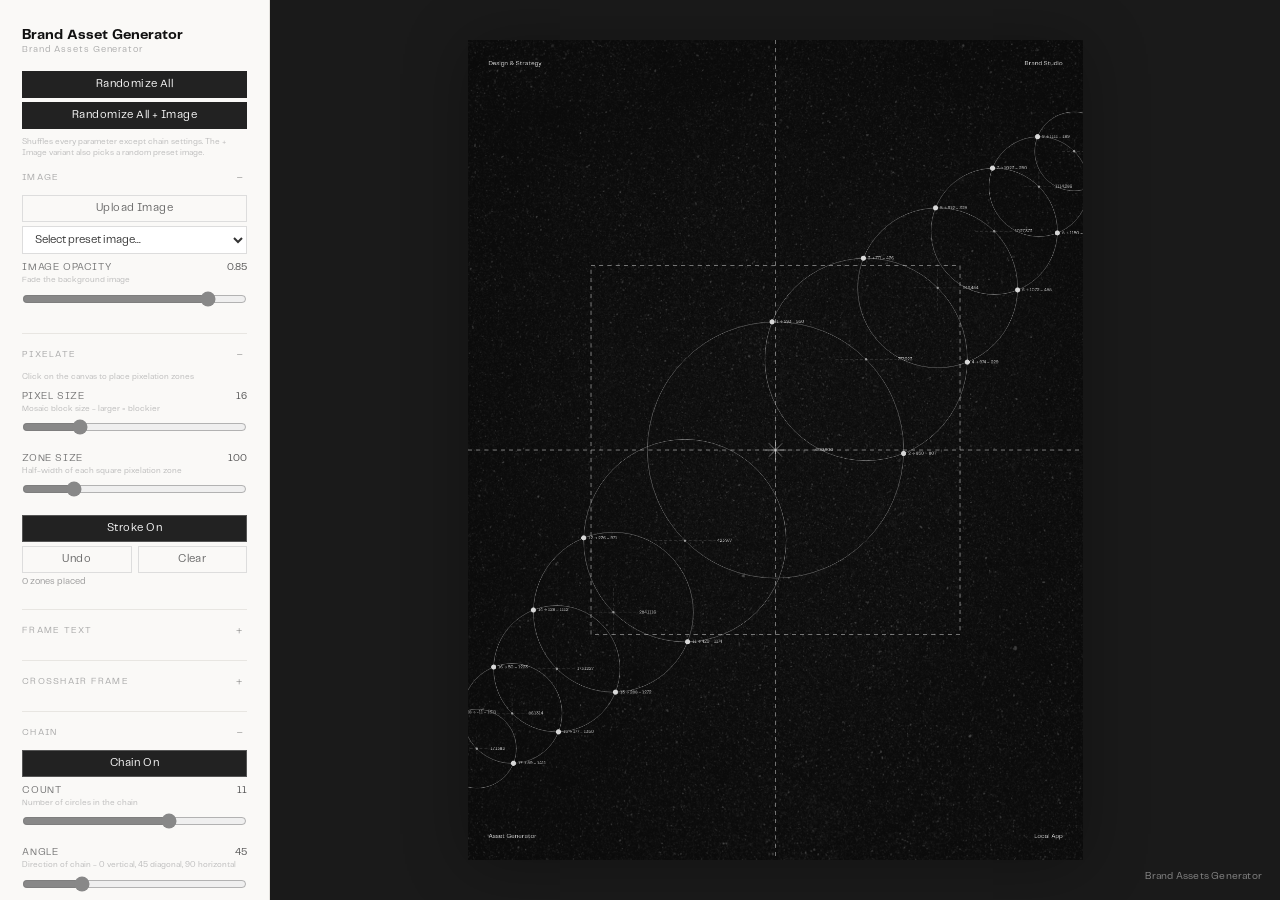
==== index.html @ ce76216b "Initial commit of local Brand Studio application" ====
<!doctype html>
<!-- saved from url=(0039)https://brand-generator.stoyanov.works/ -->
<html lang="en">
  <plasmo-csui
    ><template shadowrootmode="open"
      ><div
        id="plasmo-shadow-container"
        style="z-index: 2147483647; position: relative"
      >
        <div
          id="plasmo-overlay-0"
          class="plasmo-csui-container"
          style="display: flex; position: absolute; top: 0px; left: 0px"
        ></div></div></template></plasmo-csui
  ><head>
    <meta http-equiv="Content-Type" content="text/html; charset=UTF-8" />

    <meta name="viewport" content="width=device-width, initial-scale=1.0" />

    <link
      rel="icon"
      type="image/png"
      href="https://brand-generator.stoyanov.works/favicon-light.png"
      media="(prefers-color-scheme: light)"
    />
    <link
      rel="icon"
      type="image/png"
      href="https://brand-generator.stoyanov.works/favicon-dark.png"
      media="(prefers-color-scheme: dark)"
    />
    <link
      rel="apple-touch-icon"
      href="https://brand-generator.stoyanov.works/favicon-light.png"
    />

    <title>Brand Assets Generator</title>
    <meta
      name="description"
      content="Tool for generating composed brand asset imagery — circle-mapping experiments, drawing studio, geo-generator, and hero compositions."
    />

    <meta property="og:type" content="website" />
    <meta property="og:url" content="https://brand-generator.stoyanov.works" />
    <meta property="og:title" content="Brand Assets Generator" />
    <meta
      property="og:description"
      content="Tool for generating composed brand asset imagery — circle-mapping experiments, drawing studio, geo-generator, and hero compositions."
    />
    <meta
      property="og:image"
      content="https://brand-generator.stoyanov.works/opengraph-image.png"
    />
    <meta property="og:image:width" content="1200" />
    <meta property="og:image:height" content="630" />

    <meta name="twitter:card" content="summary_large_image" />
    <meta name="twitter:url" content="https://brand-generator.stoyanov.works" />
    <meta name="twitter:title" content="Brand Assets Generator" />
    <meta
      name="twitter:description"
      content="Tool for generating composed brand asset imagery — circle-mapping experiments, drawing studio, geo-generator, and hero compositions."
    />
    <meta
      name="twitter:image"
      content="https://brand-generator.stoyanov.works/opengraph-image.png"
    />
    <script type="module" crossorigin="" src="./index-DANlKtxT.js"></script>
    <link rel="stylesheet" crossorigin="" href="./index-C_kuxjCI.css" />
  </head>
  <body>
    <div id="root">
      <div style="position: relative">
        <div
          style="
            display: flex;
            height: 100vh;
            overflow: hidden;
            background: rgb(246, 245, 243);
            font-family: Telegraf, system-ui, sans-serif;
          "
        >
          <div
            style="
              width: 270px;
              padding: 28px 22px;
              border-right: 1px solid rgb(228, 226, 222);
              background: rgb(250, 249, 247);
              overflow-y: auto;
              flex-shrink: 0;
            "
          >
            <div
              style="
                font-size: 14px;
                font-weight: 600;
                margin-bottom: 2px;
                color: rgb(17, 17, 17);
              "
            >
              Brand Asset Generator
            </div>
            <div
              style="
                font-size: 9px;
                color: rgb(170, 170, 170);
                font-family: Telegraf, system-ui, sans-serif;
                letter-spacing: 0.1em;
                margin-bottom: 16px;
              "
            >
              Brand Assets Generator
            </div>
            <button
              style="
                padding: 7px 12px;
                font-size: 11px;
                font-family: Telegraf, system-ui, sans-serif;
                letter-spacing: 0.04em;
                border: 1.5px solid rgb(34, 34, 34);
                border-radius: 0px;
                background: rgb(34, 34, 34);
                color: rgb(255, 255, 255);
                cursor: pointer;
                transition: 0.15s;
                width: 100%;
                margin-bottom: 4px;
              "
            >
              Randomize All</button
            ><button
              style="
                padding: 7px 12px;
                font-size: 11px;
                font-family: Telegraf, system-ui, sans-serif;
                letter-spacing: 0.04em;
                border: 1.5px solid rgb(34, 34, 34);
                border-radius: 0px;
                background: rgb(34, 34, 34);
                color: rgb(255, 255, 255);
                cursor: pointer;
                transition: 0.15s;
                width: 100%;
                margin-bottom: 8px;
              "
            >
              Randomize All + Image
            </button>
            <div
              style="
                font-size: 8px;
                font-family: Telegraf, system-ui, sans-serif;
                color: rgb(187, 187, 187);
                margin-bottom: 12px;
                line-height: 1.4;
              "
            >
              Shuffles every parameter except chain settings. The + Image
              variant also picks a random preset image.
            </div>
            <div
              style="
                font-size: 9px;
                font-family: Telegraf, system-ui, sans-serif;
                text-transform: uppercase;
                letter-spacing: 0.14em;
                color: rgb(170, 170, 170);
                margin-bottom: 10px;
                margin-top: 0px;
                padding-top: 0px;
                border-top-width: medium;
                border-top-style: none;
                border-top-color: currentcolor;
                display: flex;
                justify-content: space-between;
                align-items: center;
                cursor: pointer;
                user-select: none;
              "
            >
              <span>Image</span
              ><span
                style="
                  font-size: 13px;
                  color: rgb(102, 102, 102);
                  font-weight: 300;
                  width: 14px;
                  text-align: center;
                "
                >−</span
              >
            </div>
            <label
              style="
                padding: 7px 12px;
                font-size: 11px;
                font-family: Telegraf, system-ui, sans-serif;
                letter-spacing: 0.04em;
                border: 1px solid rgb(221, 221, 221);
                border-radius: 0px;
                background: transparent;
                color: rgb(102, 102, 102);
                cursor: pointer;
                transition: 0.15s;
                display: block;
                text-align: center;
                margin-bottom: 4px;
              "
              >Replace Image<input
                accept="image/*"
                type="file"
                style="display: none" /></label
            ><select
              style="
                width: 100%;
                padding: 7px 8px;
                font-size: 11px;
                font-family: Telegraf, system-ui, sans-serif;
                border: 1px solid rgb(221, 221, 221);
                border-radius: 0px;
                margin-bottom: 8px;
                background: rgb(255, 255, 255);
                color: rgb(51, 51, 51);
              "
            >
              <option value="" selected="">Select preset image...</option>
              <option
                value="/image-assets-ys/mj_images_optimized/mj_image_01.webp"
              >
                MJ Image 01
              </option>
              <option
                value="/image-assets-ys/mj_images_optimized/mj_image_02.webp"
              >
                MJ Image 02
              </option>
              <option
                value="/image-assets-ys/mj_images_optimized/mj_image_03.webp"
              >
                MJ Image 03
              </option>
              <option
                value="/image-assets-ys/mj_images_optimized/mj_image_04.webp"
              >
                MJ Image 04
              </option>
              <option
                value="/image-assets-ys/mj_images_optimized/mj_image_05.webp"
              >
                MJ Image 05
              </option>
              <option
                value="/image-assets-ys/mj_images_optimized/mj_image_06.webp"
              >
                MJ Image 06
              </option>
              <option
                value="/image-assets-ys/mj_images_optimized/mj_image_07.webp"
              >
                MJ Image 07
              </option>
              <option
                value="/image-assets-ys/mj_images_optimized/mj_image_08.webp"
              >
                MJ Image 08
              </option>
              <option
                value="/image-assets-ys/mj_images_optimized/mj_image_09.webp"
              >
                MJ Image 09
              </option>
              <option
                value="/image-assets-ys/mj_images_optimized/mj_image_10.webp"
              >
                MJ Image 10
              </option>
              <option
                value="/image-assets-ys/mj_images_optimized/mj_image_11.webp"
              >
                MJ Image 11
              </option>
              <option
                value="/image-assets-ys/mj_images_optimized/mj_image_12.webp"
              >
                MJ Image 12
              </option>
              <option
                value="/image-assets-ys/mj_images_optimized/mj_image_13.webp"
              >
                MJ Image 13
              </option>
              <option
                value="/image-assets-ys/mj_images_optimized/mj_image_14.webp"
              >
                MJ Image 14
              </option>
              <option
                value="/image-assets-ys/mj_images_optimized/mj_image_15.webp"
              >
                MJ Image 15
              </option>
              <option
                value="/image-assets-ys/mj_images_optimized/mj_image_16.webp"
              >
                MJ Image 16
              </option>
              <option
                value="/image-assets-ys/mj_images_optimized/mj_image_17.webp"
              >
                MJ Image 17
              </option>
              <option
                value="/image-assets-ys/mj_images_optimized/mj_image_18.webp"
              >
                MJ Image 18
              </option>
              <option
                value="/image-assets-ys/mj_images_optimized/mj_image_19.webp"
              >
                MJ Image 19
              </option>
              <option
                value="/image-assets-ys/mj_images_optimized/mj_image_20.webp"
              >
                MJ Image 20
              </option>
              <option
                value="/image-assets-ys/mj_images_optimized/mj_image_22.webp"
              >
                MJ Image 22
              </option>
              <option
                value="/image-assets-ys/mj_images_optimized/mj_image_24.webp"
              >
                MJ Image 24
              </option>
            </select>
            <div style="margin-bottom: 14px">
              <div
                style="
                  display: flex;
                  justify-content: space-between;
                  margin-bottom: 2px;
                "
              >
                <span
                  style="
                    font-size: 10px;
                    font-family: Telegraf, system-ui, sans-serif;
                    text-transform: uppercase;
                    letter-spacing: 0.08em;
                    color: rgb(119, 119, 119);
                  "
                  >Image Opacity</span
                ><span
                  style="
                    font-size: 10px;
                    font-family: Telegraf, system-ui, sans-serif;
                    color: rgb(85, 85, 85);
                  "
                  >0.85</span
                >
              </div>
              <div
                style="
                  font-size: 8px;
                  font-family: Telegraf, system-ui, sans-serif;
                  color: rgb(187, 187, 187);
                  margin-bottom: 4px;
                  line-height: 1.4;
                "
              >
                Fade the background image
              </div>
              <input
                min="0"
                max="1"
                step="0.05"
                type="range"
                value="0.85"
                style="width: 100%; accent-color: rgb(136, 136, 136)"
              />
            </div>
            <div
              style="
                font-size: 9px;
                font-family: Telegraf, system-ui, sans-serif;
                text-transform: uppercase;
                letter-spacing: 0.14em;
                color: rgb(170, 170, 170);
                margin-bottom: 10px;
                margin-top: 22px;
                padding-top: 14px;
                border-top: 1px solid rgb(232, 230, 226);
                display: flex;
                justify-content: space-between;
                align-items: center;
                cursor: pointer;
                user-select: none;
              "
            >
              <span>Pixelate</span
              ><span
                style="
                  font-size: 13px;
                  color: rgb(102, 102, 102);
                  font-weight: 300;
                  width: 14px;
                  text-align: center;
                "
                >−</span
              >
            </div>
            <div
              style="
                font-size: 8px;
                font-family: Telegraf, system-ui, sans-serif;
                color: rgb(187, 187, 187);
                margin-bottom: 8px;
                line-height: 1.4;
              "
            >
              Click on the canvas to place pixelation zones
            </div>
            <div style="margin-bottom: 14px">
              <div
                style="
                  display: flex;
                  justify-content: space-between;
                  margin-bottom: 2px;
                "
              >
                <span
                  style="
                    font-size: 10px;
                    font-family: Telegraf, system-ui, sans-serif;
                    text-transform: uppercase;
                    letter-spacing: 0.08em;
                    color: rgb(119, 119, 119);
                  "
                  >Pixel Size</span
                ><span
                  style="
                    font-size: 10px;
                    font-family: Telegraf, system-ui, sans-serif;
                    color: rgb(85, 85, 85);
                  "
                  >16</span
                >
              </div>
              <div
                style="
                  font-size: 8px;
                  font-family: Telegraf, system-ui, sans-serif;
                  color: rgb(187, 187, 187);
                  margin-bottom: 4px;
                  line-height: 1.4;
                "
              >
                Mosaic block size - larger = blockier
              </div>
              <input
                min="2"
                max="60"
                step="2"
                type="range"
                value="16"
                style="width: 100%; accent-color: rgb(136, 136, 136)"
              />
            </div>
            <div style="margin-bottom: 14px">
              <div
                style="
                  display: flex;
                  justify-content: space-between;
                  margin-bottom: 2px;
                "
              >
                <span
                  style="
                    font-size: 10px;
                    font-family: Telegraf, system-ui, sans-serif;
                    text-transform: uppercase;
                    letter-spacing: 0.08em;
                    color: rgb(119, 119, 119);
                  "
                  >Zone Size</span
                ><span
                  style="
                    font-size: 10px;
                    font-family: Telegraf, system-ui, sans-serif;
                    color: rgb(85, 85, 85);
                  "
                  >100</span
                >
              </div>
              <div
                style="
                  font-size: 8px;
                  font-family: Telegraf, system-ui, sans-serif;
                  color: rgb(187, 187, 187);
                  margin-bottom: 4px;
                  line-height: 1.4;
                "
              >
                Half-width of each square pixelation zone
              </div>
              <input
                min="20"
                max="400"
                step="10"
                type="range"
                value="100"
                style="width: 100%; accent-color: rgb(136, 136, 136)"
              />
            </div>
            <button
              style="
                padding: 7px 12px;
                font-size: 11px;
                font-family: Telegraf, system-ui, sans-serif;
                letter-spacing: 0.04em;
                border: 1.5px solid rgb(85, 85, 85);
                border-radius: 0px;
                background: rgb(34, 34, 34);
                color: rgb(255, 255, 255);
                cursor: pointer;
                transition: 0.15s;
                width: 100%;
                margin-bottom: 4px;
              "
            >
              Stroke On
            </button>
            <div style="display: flex; gap: 6px; margin-bottom: 4px">
              <button
                style="
                  padding: 7px 12px;
                  font-size: 11px;
                  font-family: Telegraf, system-ui, sans-serif;
                  letter-spacing: 0.04em;
                  border: 1px solid rgb(221, 221, 221);
                  border-radius: 0px;
                  background: transparent;
                  color: rgb(102, 102, 102);
                  cursor: pointer;
                  transition: 0.15s;
                  flex: 1 1 0%;
                "
              >
                Undo</button
              ><button
                style="
                  padding: 7px 12px;
                  font-size: 11px;
                  font-family: Telegraf, system-ui, sans-serif;
                  letter-spacing: 0.04em;
                  border: 1px solid rgb(221, 221, 221);
                  border-radius: 0px;
                  background: transparent;
                  color: rgb(102, 102, 102);
                  cursor: pointer;
                  transition: 0.15s;
                  flex: 1 1 0%;
                "
              >
                Clear
              </button>
            </div>
            <div
              style="
                font-size: 9px;
                font-family: Telegraf, system-ui, sans-serif;
                color: rgb(153, 153, 153);
                margin-bottom: 4px;
              "
            >
              4 zones placed
            </div>
            <div
              style="
                font-size: 9px;
                font-family: Telegraf, system-ui, sans-serif;
                text-transform: uppercase;
                letter-spacing: 0.14em;
                color: rgb(170, 170, 170);
                margin-bottom: 10px;
                margin-top: 22px;
                padding-top: 14px;
                border-top: 1px solid rgb(232, 230, 226);
                display: flex;
                justify-content: space-between;
                align-items: center;
                cursor: pointer;
                user-select: none;
              "
            >
              <span>Frame Text</span
              ><span
                style="
                  font-size: 13px;
                  color: rgb(102, 102, 102);
                  font-weight: 300;
                  width: 14px;
                  text-align: center;
                "
                >+</span
              >
            </div>
            <div
              style="
                font-size: 9px;
                font-family: Telegraf, system-ui, sans-serif;
                text-transform: uppercase;
                letter-spacing: 0.14em;
                color: rgb(170, 170, 170);
                margin-bottom: 10px;
                margin-top: 22px;
                padding-top: 14px;
                border-top: 1px solid rgb(232, 230, 226);
                display: flex;
                justify-content: space-between;
                align-items: center;
                cursor: pointer;
                user-select: none;
              "
            >
              <span>Crosshair Frame</span
              ><span
                style="
                  font-size: 13px;
                  color: rgb(102, 102, 102);
                  font-weight: 300;
                  width: 14px;
                  text-align: center;
                "
                >+</span
              >
            </div>
            <div
              style="
                font-size: 9px;
                font-family: Telegraf, system-ui, sans-serif;
                text-transform: uppercase;
                letter-spacing: 0.14em;
                color: rgb(170, 170, 170);
                margin-bottom: 10px;
                margin-top: 22px;
                padding-top: 14px;
                border-top: 1px solid rgb(232, 230, 226);
                display: flex;
                justify-content: space-between;
                align-items: center;
                cursor: pointer;
                user-select: none;
              "
            >
              <span>Chain</span
              ><span
                style="
                  font-size: 13px;
                  color: rgb(102, 102, 102);
                  font-weight: 300;
                  width: 14px;
                  text-align: center;
                "
                >−</span
              >
            </div>
            <button
              style="
                padding: 7px 12px;
                font-size: 11px;
                font-family: Telegraf, system-ui, sans-serif;
                letter-spacing: 0.04em;
                border: 1.5px solid rgb(85, 85, 85);
                border-radius: 0px;
                background: rgb(34, 34, 34);
                color: rgb(255, 255, 255);
                cursor: pointer;
                transition: 0.15s;
                width: 100%;
                margin-bottom: 8px;
              "
            >
              Chain On
            </button>
            <div style="margin-bottom: 14px">
              <div
                style="
                  display: flex;
                  justify-content: space-between;
                  margin-bottom: 2px;
                "
              >
                <span
                  style="
                    font-size: 10px;
                    font-family: Telegraf, system-ui, sans-serif;
                    text-transform: uppercase;
                    letter-spacing: 0.08em;
                    color: rgb(119, 119, 119);
                  "
                  >Count</span
                ><span
                  style="
                    font-size: 10px;
                    font-family: Telegraf, system-ui, sans-serif;
                    color: rgb(85, 85, 85);
                  "
                  >11</span
                >
              </div>
              <div
                style="
                  font-size: 8px;
                  font-family: Telegraf, system-ui, sans-serif;
                  color: rgb(187, 187, 187);
                  margin-bottom: 4px;
                  line-height: 1.4;
                "
              >
                Number of circles in the chain
              </div>
              <input
                min="3"
                max="15"
                step="1"
                type="range"
                value="11"
                style="width: 100%; accent-color: rgb(136, 136, 136)"
              />
            </div>
            <div style="margin-bottom: 14px">
              <div
                style="
                  display: flex;
                  justify-content: space-between;
                  margin-bottom: 2px;
                "
              >
                <span
                  style="
                    font-size: 10px;
                    font-family: Telegraf, system-ui, sans-serif;
                    text-transform: uppercase;
                    letter-spacing: 0.08em;
                    color: rgb(119, 119, 119);
                  "
                  >Angle</span
                ><span
                  style="
                    font-size: 10px;
                    font-family: Telegraf, system-ui, sans-serif;
                    color: rgb(85, 85, 85);
                  "
                  >45</span
                >
              </div>
              <div
                style="
                  font-size: 8px;
                  font-family: Telegraf, system-ui, sans-serif;
                  color: rgb(187, 187, 187);
                  margin-bottom: 4px;
                  line-height: 1.4;
                "
              >
                Direction of chain - 0 vertical, 45 diagonal, 90 horizontal
              </div>
              <input
                min="0"
                max="180"
                step="1"
                type="range"
                value="45"
                style="width: 100%; accent-color: rgb(136, 136, 136)"
              />
            </div>
            <div style="margin-bottom: 14px">
              <div
                style="
                  display: flex;
                  justify-content: space-between;
                  margin-bottom: 2px;
                "
              >
                <span
                  style="
                    font-size: 10px;
                    font-family: Telegraf, system-ui, sans-serif;
                    text-transform: uppercase;
                    letter-spacing: 0.08em;
                    color: rgb(119, 119, 119);
                  "
                  >Base Radius</span
                ><span
                  style="
                    font-size: 10px;
                    font-family: Telegraf, system-ui, sans-serif;
                    color: rgb(85, 85, 85);
                  "
                  >250</span
                >
              </div>
              <div
                style="
                  font-size: 8px;
                  font-family: Telegraf, system-ui, sans-serif;
                  color: rgb(187, 187, 187);
                  margin-bottom: 4px;
                  line-height: 1.4;
                "
              >
                Size of the center circle
              </div>
              <input
                min="30"
                max="400"
                step="5"
                type="range"
                value="250"
                style="width: 100%; accent-color: rgb(136, 136, 136)"
              />
            </div>
            <div style="margin-bottom: 14px">
              <div
                style="
                  display: flex;
                  justify-content: space-between;
                  margin-bottom: 2px;
                "
              >
                <span
                  style="
                    font-size: 10px;
                    font-family: Telegraf, system-ui, sans-serif;
                    text-transform: uppercase;
                    letter-spacing: 0.08em;
                    color: rgb(119, 119, 119);
                  "
                  >Size Ratio</span
                ><span
                  style="
                    font-size: 10px;
                    font-family: Telegraf, system-ui, sans-serif;
                    color: rgb(85, 85, 85);
                  "
                  >0.79</span
                >
              </div>
              <div
                style="
                  font-size: 8px;
                  font-family: Telegraf, system-ui, sans-serif;
                  color: rgb(187, 187, 187);
                  margin-bottom: 4px;
                  line-height: 1.4;
                "
              >
                Size multiplier per step - below 1 shrinks outward
              </div>
              <input
                min="0.5"
                max="1.2"
                step="0.01"
                type="range"
                value="0.79"
                style="width: 100%; accent-color: rgb(136, 136, 136)"
              />
            </div>
            <button
              style="
                padding: 7px 12px;
                font-size: 11px;
                font-family: Telegraf, system-ui, sans-serif;
                letter-spacing: 0.04em;
                border: 1.5px solid rgb(85, 85, 85);
                border-radius: 0px;
                background: rgb(34, 34, 34);
                color: rgb(255, 255, 255);
                cursor: pointer;
                transition: 0.15s;
                width: 100%;
                margin-bottom: 4px;
              "
            >
              Intersections On
            </button>
            <div style="margin-bottom: 14px">
              <div
                style="
                  display: flex;
                  justify-content: space-between;
                  margin-bottom: 2px;
                "
              >
                <span
                  style="
                    font-size: 10px;
                    font-family: Telegraf, system-ui, sans-serif;
                    text-transform: uppercase;
                    letter-spacing: 0.08em;
                    color: rgb(119, 119, 119);
                  "
                  >Marker Size</span
                ><span
                  style="
                    font-size: 10px;
                    font-family: Telegraf, system-ui, sans-serif;
                    color: rgb(85, 85, 85);
                  "
                  >5.0</span
                >
              </div>
              <div
                style="
                  font-size: 8px;
                  font-family: Telegraf, system-ui, sans-serif;
                  color: rgb(187, 187, 187);
                  margin-bottom: 4px;
                  line-height: 1.4;
                "
              >
                Dot size at each adjacent-circle intersection
              </div>
              <input
                min="2"
                max="15"
                step="0.5"
                type="range"
                value="5"
                style="width: 100%; accent-color: rgb(136, 136, 136)"
              />
            </div>
            <div
              style="
                font-size: 9px;
                font-family: Telegraf, system-ui, sans-serif;
                text-transform: uppercase;
                letter-spacing: 0.14em;
                color: rgb(170, 170, 170);
                margin-bottom: 10px;
                margin-top: 22px;
                padding-top: 14px;
                border-top: 1px solid rgb(232, 230, 226);
                display: flex;
                justify-content: space-between;
                align-items: center;
                cursor: pointer;
                user-select: none;
              "
            >
              <span>Detection</span
              ><span
                style="
                  font-size: 13px;
                  color: rgb(102, 102, 102);
                  font-weight: 300;
                  width: 14px;
                  text-align: center;
                "
                >−</span
              >
            </div>
            <div
              style="
                display: flex;
                flex-wrap: wrap;
                gap: 4px;
                margin-bottom: 8px;
              "
            >
              <button
                style="
                  padding: 7px 12px;
                  font-size: 11px;
                  font-family: Telegraf, system-ui, sans-serif;
                  letter-spacing: 0.04em;
                  border: 1.5px solid rgb(85, 85, 85);
                  border-radius: 0px;
                  background: rgb(34, 34, 34);
                  color: rgb(255, 255, 255);
                  cursor: pointer;
                  transition: 0.15s;
                "
              >
                Combined</button
              ><button
                style="
                  padding: 7px 12px;
                  font-size: 11px;
                  font-family: Telegraf, system-ui, sans-serif;
                  letter-spacing: 0.04em;
                  border: 1px solid rgb(221, 221, 221);
                  border-radius: 0px;
                  background: transparent;
                  color: rgb(102, 102, 102);
                  cursor: pointer;
                  transition: 0.15s;
                "
              >
                Contrast</button
              ><button
                style="
                  padding: 7px 12px;
                  font-size: 11px;
                  font-family: Telegraf, system-ui, sans-serif;
                  letter-spacing: 0.04em;
                  border: 1px solid rgb(221, 221, 221);
                  border-radius: 0px;
                  background: transparent;
                  color: rgb(102, 102, 102);
                  cursor: pointer;
                  transition: 0.15s;
                "
              >
                Bright</button
              ><button
                style="
                  padding: 7px 12px;
                  font-size: 11px;
                  font-family: Telegraf, system-ui, sans-serif;
                  letter-spacing: 0.04em;
                  border: 1px solid rgb(221, 221, 221);
                  border-radius: 0px;
                  background: transparent;
                  color: rgb(102, 102, 102);
                  cursor: pointer;
                  transition: 0.15s;
                "
              >
                Dark
              </button>
            </div>
            <div style="margin-bottom: 14px">
              <div
                style="
                  display: flex;
                  justify-content: space-between;
                  margin-bottom: 2px;
                "
              >
                <span
                  style="
                    font-size: 10px;
                    font-family: Telegraf, system-ui, sans-serif;
                    text-transform: uppercase;
                    letter-spacing: 0.08em;
                    color: rgb(119, 119, 119);
                  "
                  >Block Size</span
                ><span
                  style="
                    font-size: 10px;
                    font-family: Telegraf, system-ui, sans-serif;
                    color: rgb(85, 85, 85);
                  "
                  >16</span
                >
              </div>
              <div
                style="
                  font-size: 8px;
                  font-family: Telegraf, system-ui, sans-serif;
                  color: rgb(187, 187, 187);
                  margin-bottom: 4px;
                  line-height: 1.4;
                "
              >
                Analysis grid resolution - smaller = more detail
              </div>
              <input
                min="8"
                max="64"
                step="4"
                type="range"
                value="16"
                style="width: 100%; accent-color: rgb(136, 136, 136)"
              />
            </div>
            <div style="margin-bottom: 14px">
              <div
                style="
                  display: flex;
                  justify-content: space-between;
                  margin-bottom: 2px;
                "
              >
                <span
                  style="
                    font-size: 10px;
                    font-family: Telegraf, system-ui, sans-serif;
                    text-transform: uppercase;
                    letter-spacing: 0.08em;
                    color: rgb(119, 119, 119);
                  "
                  >Threshold</span
                ><span
                  style="
                    font-size: 10px;
                    font-family: Telegraf, system-ui, sans-serif;
                    color: rgb(85, 85, 85);
                  "
                  >30</span
                >
              </div>
              <div
                style="
                  font-size: 8px;
                  font-family: Telegraf, system-ui, sans-serif;
                  color: rgb(187, 187, 187);
                  margin-bottom: 4px;
                  line-height: 1.4;
                "
              >
                Min score to place a circle - higher = fewer, stronger hits
              </div>
              <input
                min="0"
                max="80"
                step="1"
                type="range"
                value="30"
                style="width: 100%; accent-color: rgb(136, 136, 136)"
              />
            </div>
            <div style="margin-bottom: 14px">
              <div
                style="
                  display: flex;
                  justify-content: space-between;
                  margin-bottom: 2px;
                "
              >
                <span
                  style="
                    font-size: 10px;
                    font-family: Telegraf, system-ui, sans-serif;
                    text-transform: uppercase;
                    letter-spacing: 0.08em;
                    color: rgb(119, 119, 119);
                  "
                  >Max Circles</span
                ><span
                  style="
                    font-size: 10px;
                    font-family: Telegraf, system-ui, sans-serif;
                    color: rgb(85, 85, 85);
                  "
                  >80</span
                >
              </div>
              <div
                style="
                  font-size: 8px;
                  font-family: Telegraf, system-ui, sans-serif;
                  color: rgb(187, 187, 187);
                  margin-bottom: 4px;
                  line-height: 1.4;
                "
              >
                Cap on total circles placed
              </div>
              <input
                min="5"
                max="300"
                step="5"
                type="range"
                value="80"
                style="width: 100%; accent-color: rgb(136, 136, 136)"
              />
            </div>
            <div style="margin-bottom: 14px">
              <div
                style="
                  display: flex;
                  justify-content: space-between;
                  margin-bottom: 2px;
                "
              >
                <span
                  style="
                    font-size: 10px;
                    font-family: Telegraf, system-ui, sans-serif;
                    text-transform: uppercase;
                    letter-spacing: 0.08em;
                    color: rgb(119, 119, 119);
                  "
                  >Min Distance</span
                ><span
                  style="
                    font-size: 10px;
                    font-family: Telegraf, system-ui, sans-serif;
                    color: rgb(85, 85, 85);
                  "
                  >40</span
                >
              </div>
              <div
                style="
                  font-size: 8px;
                  font-family: Telegraf, system-ui, sans-serif;
                  color: rgb(187, 187, 187);
                  margin-bottom: 4px;
                  line-height: 1.4;
                "
              >
                Spacing between circle centers - prevents clustering
              </div>
              <input
                min="10"
                max="100"
                step="5"
                type="range"
                value="40"
                style="width: 100%; accent-color: rgb(136, 136, 136)"
              />
            </div>
            <div
              style="
                font-size: 9px;
                font-family: Telegraf, system-ui, sans-serif;
                text-transform: uppercase;
                letter-spacing: 0.14em;
                color: rgb(170, 170, 170);
                margin-bottom: 10px;
                margin-top: 22px;
                padding-top: 14px;
                border-top: 1px solid rgb(232, 230, 226);
                display: flex;
                justify-content: space-between;
                align-items: center;
                cursor: pointer;
                user-select: none;
              "
            >
              <span>Shapes</span
              ><span
                style="
                  font-size: 13px;
                  color: rgb(102, 102, 102);
                  font-weight: 300;
                  width: 14px;
                  text-align: center;
                "
                >−</span
              >
            </div>
            <div style="display: flex; gap: 4px; margin-bottom: 8px">
              <button
                style="
                  padding: 7px 12px;
                  font-size: 11px;
                  font-family: Telegraf, system-ui, sans-serif;
                  letter-spacing: 0.04em;
                  border: 1.5px solid rgb(85, 85, 85);
                  border-radius: 0px;
                  background: rgb(34, 34, 34);
                  color: rgb(255, 255, 255);
                  cursor: pointer;
                  transition: 0.15s;
                "
              >
                Circle</button
              ><button
                style="
                  padding: 7px 12px;
                  font-size: 11px;
                  font-family: Telegraf, system-ui, sans-serif;
                  letter-spacing: 0.04em;
                  border: 1px solid rgb(221, 221, 221);
                  border-radius: 0px;
                  background: transparent;
                  color: rgb(102, 102, 102);
                  cursor: pointer;
                  transition: 0.15s;
                "
              >
                Square
              </button>
            </div>
            <div style="margin-bottom: 14px">
              <div
                style="
                  display: flex;
                  justify-content: space-between;
                  margin-bottom: 2px;
                "
              >
                <span
                  style="
                    font-size: 10px;
                    font-family: Telegraf, system-ui, sans-serif;
                    text-transform: uppercase;
                    letter-spacing: 0.08em;
                    color: rgb(119, 119, 119);
                  "
                  >Min Radius</span
                ><span
                  style="
                    font-size: 10px;
                    font-family: Telegraf, system-ui, sans-serif;
                    color: rgb(85, 85, 85);
                  "
                  >4</span
                >
              </div>
              <div
                style="
                  font-size: 8px;
                  font-family: Telegraf, system-ui, sans-serif;
                  color: rgb(187, 187, 187);
                  margin-bottom: 4px;
                  line-height: 1.4;
                "
              >
                Smallest circle size (low-score regions)
              </div>
              <input
                min="2"
                max="30"
                step="1"
                type="range"
                value="4"
                style="width: 100%; accent-color: rgb(136, 136, 136)"
              />
            </div>
            <div style="margin-bottom: 14px">
              <div
                style="
                  display: flex;
                  justify-content: space-between;
                  margin-bottom: 2px;
                "
              >
                <span
                  style="
                    font-size: 10px;
                    font-family: Telegraf, system-ui, sans-serif;
                    text-transform: uppercase;
                    letter-spacing: 0.08em;
                    color: rgb(119, 119, 119);
                  "
                  >Max Radius</span
                ><span
                  style="
                    font-size: 10px;
                    font-family: Telegraf, system-ui, sans-serif;
                    color: rgb(85, 85, 85);
                  "
                  >24</span
                >
              </div>
              <div
                style="
                  font-size: 8px;
                  font-family: Telegraf, system-ui, sans-serif;
                  color: rgb(187, 187, 187);
                  margin-bottom: 4px;
                  line-height: 1.4;
                "
              >
                Largest circle size (high-score regions)
              </div>
              <input
                min="10"
                max="120"
                step="2"
                type="range"
                value="24"
                style="width: 100%; accent-color: rgb(136, 136, 136)"
              />
            </div>
            <div style="margin-bottom: 14px">
              <div
                style="
                  display: flex;
                  justify-content: space-between;
                  margin-bottom: 2px;
                "
              >
                <span
                  style="
                    font-size: 10px;
                    font-family: Telegraf, system-ui, sans-serif;
                    text-transform: uppercase;
                    letter-spacing: 0.08em;
                    color: rgb(119, 119, 119);
                  "
                  >Stroke</span
                ><span
                  style="
                    font-size: 10px;
                    font-family: Telegraf, system-ui, sans-serif;
                    color: rgb(85, 85, 85);
                  "
                  >1.0</span
                >
              </div>
              <div
                style="
                  font-size: 8px;
                  font-family: Telegraf, system-ui, sans-serif;
                  color: rgb(187, 187, 187);
                  margin-bottom: 4px;
                  line-height: 1.4;
                "
              >
                Circle outline thickness
              </div>
              <input
                min="0.3"
                max="3"
                step="0.1"
                type="range"
                value="1"
                style="width: 100%; accent-color: rgb(136, 136, 136)"
              />
            </div>
            <div style="margin-bottom: 14px">
              <div
                style="
                  display: flex;
                  justify-content: space-between;
                  margin-bottom: 2px;
                "
              >
                <span
                  style="
                    font-size: 10px;
                    font-family: Telegraf, system-ui, sans-serif;
                    text-transform: uppercase;
                    letter-spacing: 0.08em;
                    color: rgb(119, 119, 119);
                  "
                  >Size Seed</span
                ><span
                  style="
                    font-size: 10px;
                    font-family: Telegraf, system-ui, sans-serif;
                    color: rgb(85, 85, 85);
                  "
                  >42</span
                >
              </div>
              <div
                style="
                  font-size: 8px;
                  font-family: Telegraf, system-ui, sans-serif;
                  color: rgb(187, 187, 187);
                  margin-bottom: 4px;
                  line-height: 1.4;
                "
              >
                Random seed for size variation - change for different
                distributions
              </div>
              <input
                min="1"
                max="999"
                step="1"
                type="range"
                value="42"
                style="width: 100%; accent-color: rgb(136, 136, 136)"
              />
            </div>
            <div style="margin-bottom: 14px">
              <div
                style="
                  display: flex;
                  justify-content: space-between;
                  margin-bottom: 2px;
                "
              >
                <span
                  style="
                    font-size: 10px;
                    font-family: Telegraf, system-ui, sans-serif;
                    text-transform: uppercase;
                    letter-spacing: 0.08em;
                    color: rgb(119, 119, 119);
                  "
                  >Label Size</span
                ><span
                  style="
                    font-size: 10px;
                    font-family: Telegraf, system-ui, sans-serif;
                    color: rgb(85, 85, 85);
                  "
                  >8</span
                >
              </div>
              <div
                style="
                  font-size: 8px;
                  font-family: Telegraf, system-ui, sans-serif;
                  color: rgb(187, 187, 187);
                  margin-bottom: 4px;
                  line-height: 1.4;
                "
              >
                Font size of x,y coordinate labels
              </div>
              <input
                min="4"
                max="30"
                step="1"
                type="range"
                value="8"
                style="width: 100%; accent-color: rgb(136, 136, 136)"
              />
            </div>
            <div style="margin-bottom: 14px">
              <div
                style="
                  display: flex;
                  justify-content: space-between;
                  margin-bottom: 2px;
                "
              >
                <span
                  style="
                    font-size: 10px;
                    font-family: Telegraf, system-ui, sans-serif;
                    text-transform: uppercase;
                    letter-spacing: 0.08em;
                    color: rgb(119, 119, 119);
                  "
                  >Overlay Opacity</span
                ><span
                  style="
                    font-size: 10px;
                    font-family: Telegraf, system-ui, sans-serif;
                    color: rgb(85, 85, 85);
                  "
                  >1.00</span
                >
              </div>
              <div
                style="
                  font-size: 8px;
                  font-family: Telegraf, system-ui, sans-serif;
                  color: rgb(187, 187, 187);
                  margin-bottom: 4px;
                  line-height: 1.4;
                "
              >
                Master opacity for all circles, lines, dots, and text
              </div>
              <input
                min="0"
                max="1"
                step="0.05"
                type="range"
                value="1"
                style="width: 100%; accent-color: rgb(136, 136, 136)"
              />
            </div>
            <div
              style="
                font-size: 9px;
                font-family: Telegraf, system-ui, sans-serif;
                text-transform: uppercase;
                letter-spacing: 0.14em;
                color: rgb(170, 170, 170);
                margin-bottom: 10px;
                margin-top: 22px;
                padding-top: 14px;
                border-top: 1px solid rgb(232, 230, 226);
                display: flex;
                justify-content: space-between;
                align-items: center;
                cursor: pointer;
                user-select: none;
              "
            >
              <span>Connections</span
              ><span
                style="
                  font-size: 13px;
                  color: rgb(102, 102, 102);
                  font-weight: 300;
                  width: 14px;
                  text-align: center;
                "
                >−</span
              >
            </div>
            <div style="margin-bottom: 14px">
              <div
                style="
                  display: flex;
                  justify-content: space-between;
                  margin-bottom: 2px;
                "
              >
                <span
                  style="
                    font-size: 10px;
                    font-family: Telegraf, system-ui, sans-serif;
                    text-transform: uppercase;
                    letter-spacing: 0.08em;
                    color: rgb(119, 119, 119);
                  "
                  >Max Distance</span
                ><span
                  style="
                    font-size: 10px;
                    font-family: Telegraf, system-ui, sans-serif;
                    color: rgb(85, 85, 85);
                  "
                  >150</span
                >
              </div>
              <div
                style="
                  font-size: 8px;
                  font-family: Telegraf, system-ui, sans-serif;
                  color: rgb(187, 187, 187);
                  margin-bottom: 4px;
                  line-height: 1.4;
                "
              >
                Circles within this range get connected - 0 hides lines
              </div>
              <input
                min="0"
                max="400"
                step="10"
                type="range"
                value="150"
                style="width: 100%; accent-color: rgb(136, 136, 136)"
              />
            </div>
            <div style="margin-bottom: 14px">
              <div
                style="
                  display: flex;
                  justify-content: space-between;
                  margin-bottom: 2px;
                "
              >
                <span
                  style="
                    font-size: 10px;
                    font-family: Telegraf, system-ui, sans-serif;
                    text-transform: uppercase;
                    letter-spacing: 0.08em;
                    color: rgb(119, 119, 119);
                  "
                  >Line Weight</span
                ><span
                  style="
                    font-size: 10px;
                    font-family: Telegraf, system-ui, sans-serif;
                    color: rgb(85, 85, 85);
                  "
                  >0.8</span
                >
              </div>
              <div
                style="
                  font-size: 8px;
                  font-family: Telegraf, system-ui, sans-serif;
                  color: rgb(187, 187, 187);
                  margin-bottom: 4px;
                  line-height: 1.4;
                "
              >
                Thickness of connecting lines
              </div>
              <input
                min="0.2"
                max="2"
                step="0.1"
                type="range"
                value="0.8"
                style="width: 100%; accent-color: rgb(136, 136, 136)"
              />
            </div>
            <div
              style="
                font-size: 9px;
                font-family: Telegraf, system-ui, sans-serif;
                text-transform: uppercase;
                letter-spacing: 0.14em;
                color: rgb(170, 170, 170);
                margin-bottom: 10px;
                margin-top: 22px;
                padding-top: 14px;
                border-top: 1px solid rgb(232, 230, 226);
                display: flex;
                justify-content: space-between;
                align-items: center;
                cursor: pointer;
                user-select: none;
              "
            >
              <span>Palette</span
              ><span
                style="
                  font-size: 13px;
                  color: rgb(102, 102, 102);
                  font-weight: 300;
                  width: 14px;
                  text-align: center;
                "
                >+</span
              >
            </div>
            <div
              style="
                font-size: 9px;
                font-family: Telegraf, system-ui, sans-serif;
                text-transform: uppercase;
                letter-spacing: 0.14em;
                color: rgb(170, 170, 170);
                margin-bottom: 10px;
                margin-top: 22px;
                padding-top: 14px;
                border-top: 1px solid rgb(232, 230, 226);
                display: flex;
                justify-content: space-between;
                align-items: center;
                cursor: pointer;
                user-select: none;
              "
            >
              <span>Size</span
              ><span
                style="
                  font-size: 13px;
                  color: rgb(102, 102, 102);
                  font-weight: 300;
                  width: 14px;
                  text-align: center;
                "
                >+</span
              >
            </div>
            <div
              style="
                font-size: 9px;
                font-family: Telegraf, system-ui, sans-serif;
                text-transform: uppercase;
                letter-spacing: 0.14em;
                color: rgb(170, 170, 170);
                margin-bottom: 10px;
                margin-top: 22px;
                padding-top: 14px;
                border-top: 1px solid rgb(232, 230, 226);
                display: flex;
                justify-content: space-between;
                align-items: center;
                cursor: pointer;
                user-select: none;
              "
            >
              <span>Texture / Noise</span
              ><span
                style="
                  font-size: 13px;
                  color: rgb(102, 102, 102);
                  font-weight: 300;
                  width: 14px;
                  text-align: center;
                "
                >+</span
              >
            </div>
            <div
              style="
                font-size: 9px;
                font-family: Telegraf, system-ui, sans-serif;
                text-transform: uppercase;
                letter-spacing: 0.14em;
                color: rgb(170, 170, 170);
                margin-bottom: 10px;
                margin-top: 22px;
                padding-top: 14px;
                border-top: 1px solid rgb(232, 230, 226);
                display: flex;
                justify-content: space-between;
                align-items: center;
                cursor: pointer;
                user-select: none;
              "
            >
              <span>Export</span
              ><span
                style="
                  font-size: 13px;
                  color: rgb(102, 102, 102);
                  font-weight: 300;
                  width: 14px;
                  text-align: center;
                "
                >−</span
              >
            </div>
            <button
              style="
                padding: 7px 12px;
                font-size: 11px;
                font-family: Telegraf, system-ui, sans-serif;
                letter-spacing: 0.04em;
                border: 1.5px solid rgb(34, 34, 34);
                border-radius: 0px;
                background: rgb(34, 34, 34);
                color: rgb(255, 255, 255);
                cursor: pointer;
                transition: 0.15s;
                width: 100%;
              "
            >
              Download PNG
            </button>
            <div
              style="
                margin-top: 28px;
                padding: 10px 0px;
                border-top: 1px solid rgb(232, 230, 226);
              "
            >
              <div
                style="
                  font-size: 9px;
                  color: rgb(187, 187, 187);
                  font-family: Telegraf, system-ui, sans-serif;
                "
              >
                1200x1600 / White / Dark
              </div>
            </div>
          </div>
          <div
            style="
              flex: 1 1 0%;
              position: relative;
              display: flex;
              align-items: center;
              justify-content: center;
              padding: 40px;
              background: rgb(26, 26, 26);
              overflow: hidden;
            "
          >
            <div
              style="
                box-shadow: rgba(0, 0, 0, 0.3) 0px 4px 60px;
                line-height: 0;
              "
            >
              <canvas
                width="1200"
                height="1600"
                style="
                  width: 623px;
                  height: 831px;
                  display: block;
                  cursor: crosshair;
                "
              ></canvas>
            </div>
            <div
              style="
                position: absolute;
                right: 18px;
                bottom: 16px;
                max-width: 280px;
                font-size: 10px;
                line-height: 1.5;
                font-family: Telegraf, system-ui, sans-serif;
                color: rgb(136, 136, 136);
                text-align: right;
                letter-spacing: 0.02em;
                pointer-events: none;
              "
            >
              Brand Assets Generator
            </div>
          </div>
        </div>
      </div>
    </div>
  </body>
  <plasmo-csui id="aitdk-csui"
    ><template shadowrootmode="open"
      ><style>
        *,
        :before,
        :after {
          box-sizing: border-box;
          border: 0 solid #e5e7eb;
        }
        :before,
        :after {
          --tw-content: "";
        }
        html {
          -webkit-text-size-adjust: 100%;
          tab-size: 4;
          font-feature-settings: normal;
          font-variation-settings: normal;
          font-family:
            ui-sans-serif,
            system-ui,
            -apple-system,
            BlinkMacSystemFont,
            Segoe UI,
            Roboto,
            Helvetica Neue,
            Arial,
            Noto Sans,
            sans-serif,
            Apple Color Emoji,
            Segoe UI Emoji,
            Segoe UI Symbol,
            Noto Color Emoji;
          line-height: 1.5;
        }
        body {
          line-height: inherit;
          margin: 0;
        }
        hr {
          color: inherit;
          border-top-width: 1px;
          height: 0;
        }
        abbr:where([title]) {
          text-decoration: underline dotted;
        }
        h1,
        h2,
        h3,
        h4,
        h5,
        h6 {
          font-size: inherit;
          font-weight: inherit;
        }
        a {
          color: inherit;
          text-decoration: inherit;
        }
        b,
        strong {
          font-weight: bolder;
        }
        code,
        kbd,
        samp,
        pre {
          font-family:
            ui-monospace,
            SFMono-Regular,
            Menlo,
            Monaco,
            Consolas,
            Liberation Mono,
            Courier New,
            monospace;
          font-size: 1em;
        }
        small {
          font-size: 80%;
        }
        sub,
        sup {
          vertical-align: baseline;
          font-size: 75%;
          line-height: 0;
          position: relative;
        }
        sub {
          bottom: -0.25em;
        }
        sup {
          top: -0.5em;
        }
        table {
          text-indent: 0;
          border-color: inherit;
          border-collapse: collapse;
        }
        button,
        input,
        optgroup,
        select,
        textarea {
          font-feature-settings: inherit;
          font-variation-settings: inherit;
          font-family: inherit;
          font-size: 100%;
          font-weight: inherit;
          line-height: inherit;
          color: inherit;
          margin: 0;
          padding: 0;
        }
        button,
        select {
          text-transform: none;
        }
        button,
        [type="button"],
        [type="reset"],
        [type="submit"] {
          -webkit-appearance: button;
          background-color: #0000;
          background-image: none;
        }
        :-moz-focusring {
          outline: auto;
        }
        :-moz-ui-invalid {
          box-shadow: none;
        }
        progress {
          vertical-align: baseline;
        }
        ::-webkit-inner-spin-button {
          height: auto;
        }
        ::-webkit-outer-spin-button {
          height: auto;
        }
        [type="search"] {
          -webkit-appearance: textfield;
          outline-offset: -2px;
        }
        ::-webkit-search-decoration {
          -webkit-appearance: none;
        }
        ::-webkit-file-upload-button {
          -webkit-appearance: button;
          font: inherit;
        }
        summary {
          display: list-item;
        }
        blockquote,
        dl,
        dd,
        h1,
        h2,
        h3,
        h4,
        h5,
        h6,
        hr,
        figure,
        p,
        pre {
          margin: 0;
        }
        fieldset {
          margin: 0;
          padding: 0;
        }
        legend {
          padding: 0;
        }
        ol,
        ul,
        menu {
          margin: 0;
          padding: 0;
          list-style: none;
        }
        dialog {
          padding: 0;
        }
        textarea {
          resize: vertical;
        }
        input::placeholder,
        textarea::placeholder {
          opacity: 1;
          color: #9ca3af;
        }
        button,
        [role="button"] {
          cursor: pointer;
        }
        :disabled {
          cursor: default;
        }
        img,
        svg,
        video,
        canvas,
        audio,
        iframe,
        embed,
        object {
          vertical-align: middle;
          display: block;
        }
        img,
        video {
          max-width: 100%;
          height: auto;
        }
        [hidden] {
          display: none;
        }
        :host,
        :root {
          --background: 0 0% 100%;
          --foreground: 224 71.4% 4.1%;
          --card: 0 0% 100%;
          --card-foreground: 224 71.4% 4.1%;
          --popover: 0 0% 100%;
          --popover-foreground: 224 71.4% 4.1%;
          --primary: 262.1 83.3% 57.8%;
          --primary-foreground: 210 20% 98%;
          --secondary: 220 14.3% 95.9%;
          --secondary-foreground: 220.9 39.3% 11%;
          --muted: 220 14.3% 95.9%;
          --muted-foreground: 220 8.9% 46.1%;
          --accent: 220 14.3% 95.9%;
          --accent-foreground: 220.9 39.3% 11%;
          --destructive: 0 84.2% 60.2%;
          --destructive-foreground: 210 20% 98%;
          --border: 220 13% 91%;
          --input: 220 13% 91%;
          --ring: 262.1 83.3% 57.8%;
          --radius: 4.2px;
          z-index: 2147483647;
        }
        .dark {
          --background: 224 71.4% 4.1%;
          --foreground: 210 20% 98%;
          --card: 224 71.4% 4.1%;
          --card-foreground: 210 20% 98%;
          --popover: 224 71.4% 4.1%;
          --popover-foreground: 210 20% 98%;
          --primary: 263.4 70% 50.4%;
          --primary-foreground: 210 20% 98%;
          --secondary: 215 27.9% 16.9%;
          --secondary-foreground: 210 20% 98%;
          --muted: 215 27.9% 16.9%;
          --muted-foreground: 217.9 10.6% 64.9%;
          --accent: 215 27.9% 16.9%;
          --accent-foreground: 210 20% 98%;
          --destructive: 0 62.8% 30.6%;
          --destructive-foreground: 210 20% 98%;
          --border: 215 27.9% 16.9%;
          --input: 215 27.9% 16.9%;
          --ring: 263.4 70% 50.4%;
        }
        * {
          border-color: hsl(var(--border));
        }
        html {
          font-size: 14px;
        }
        body {
          background-color: hsl(var(--background));
          color: hsl(var(--foreground));
          font-feature-settings:
            "rlig" 1,
            "calt" 1;
          font-size: 14px;
        }
        *,
        :before,
        :after,
        ::backdrop {
          --tw-border-spacing-x: 0;
          --tw-border-spacing-y: 0;
          --tw-translate-x: 0;
          --tw-translate-y: 0;
          --tw-rotate: 0;
          --tw-skew-x: 0;
          --tw-skew-y: 0;
          --tw-scale-x: 1;
          --tw-scale-y: 1;
          --tw-pan-x: ;
          --tw-pan-y: ;
          --tw-pinch-zoom: ;
          --tw-scroll-snap-strictness: proximity;
          --tw-gradient-from-position: ;
          --tw-gradient-via-position: ;
          --tw-gradient-to-position: ;
          --tw-ordinal: ;
          --tw-slashed-zero: ;
          --tw-numeric-figure: ;
          --tw-numeric-spacing: ;
          --tw-numeric-fraction: ;
          --tw-ring-inset: ;
          --tw-ring-offset-width: 0px;
          --tw-ring-offset-color: #fff;
          --tw-ring-color: #3b82f680;
          --tw-ring-offset-shadow: 0 0 #0000;
          --tw-ring-shadow: 0 0 #0000;
          --tw-shadow: 0 0 #0000;
          --tw-shadow-colored: 0 0 #0000;
          --tw-blur: ;
          --tw-brightness: ;
          --tw-contrast: ;
          --tw-grayscale: ;
          --tw-hue-rotate: ;
          --tw-invert: ;
          --tw-saturate: ;
          --tw-sepia: ;
          --tw-drop-shadow: ;
          --tw-backdrop-blur: ;
          --tw-backdrop-brightness: ;
          --tw-backdrop-contrast: ;
          --tw-backdrop-grayscale: ;
          --tw-backdrop-hue-rotate: ;
          --tw-backdrop-invert: ;
          --tw-backdrop-opacity: ;
          --tw-backdrop-saturate: ;
          --tw-backdrop-sepia: ;
        }
        .container {
          width: 100%;
          margin-left: auto;
          margin-right: auto;
          padding-left: 28px;
          padding-right: 28px;
        }
        @media (width>=1400px) {
          .container {
            max-width: 1400px;
          }
        }
        .visible {
          visibility: visible;
        }
        .invisible {
          visibility: hidden;
        }
        .fixed {
          position: fixed;
        }
        .absolute {
          position: absolute;
        }
        .relative {
          position: relative;
        }
        .bottom-0 {
          bottom: 0;
        }
        .left-1\/2 {
          left: 50%;
        }
        .right-0 {
          right: 0;
        }
        .right-2 {
          right: 7px;
        }
        .top-0 {
          top: 0;
        }
        .top-1\/2 {
          top: 50%;
        }
        .top-2 {
          top: 7px;
        }
        .-z-\[1\] {
          z-index: -1;
        }
        .z-\[1\] {
          z-index: 1;
        }
        .z-\[2147483647\] {
          z-index: 2147483647;
        }
        .mx-auto {
          margin-left: auto;
          margin-right: auto;
        }
        .-ml-\[13px\] {
          margin-left: -13px;
        }
        .-mt-\[13px\] {
          margin-top: -13px;
        }
        .mt-3 {
          margin-top: 10.5px;
        }
        .mt-5 {
          margin-top: 17.5px;
        }
        .block {
          display: block;
        }
        .flex {
          display: flex;
        }
        .hidden {
          display: none;
        }
        .h-full {
          height: 100%;
        }
        .w-\[420px\] {
          width: 420px;
        }
        .w-\[520px\] {
          width: 520px;
        }
        .w-full {
          width: 100%;
        }
        @keyframes spin {
          to {
            transform: rotate(360deg);
          }
        }
        .animate-spin {
          animation: 1s linear infinite spin;
        }
        .cursor-pointer {
          cursor: pointer;
        }
        .items-center {
          align-items: center;
        }
        .justify-center {
          justify-content: center;
        }
        .gap-x-2 {
          column-gap: 7px;
        }
        .rounded {
          border-radius: 3.5px;
        }
        .bg-\[\#635bff\] {
          --tw-bg-opacity: 1;
          background-color: rgb(99 91 255 / var(--tw-bg-opacity));
        }
        .bg-\[\#635bff\]\/10 {
          background-color: #635bff1a;
        }
        .bg-white {
          --tw-bg-opacity: 1;
          background-color: rgb(255 255 255 / var(--tw-bg-opacity));
        }
        .p-1 {
          padding: 3.5px;
        }
        .p-6 {
          padding: 21px;
        }
        .px-4 {
          padding-left: 14px;
          padding-right: 14px;
        }
        .py-2 {
          padding-top: 7px;
          padding-bottom: 7px;
        }
        .py-2\.5 {
          padding-top: 8.75px;
          padding-bottom: 8.75px;
        }
        .text-\[14px\] {
          font-size: 14px;
        }
        .text-xl {
          font-size: 17.5px;
          line-height: 24.5px;
        }
        .font-medium {
          font-weight: 500;
        }
        .leading-6 {
          line-height: 21px;
        }
        .text-black {
          --tw-text-opacity: 1;
          color: rgb(0 0 0 / var(--tw-text-opacity));
        }
        .text-gray-400 {
          --tw-text-opacity: 1;
          color: rgb(156 163 175 / var(--tw-text-opacity));
        }
        .text-gray-500 {
          --tw-text-opacity: 1;
          color: rgb(107 114 128 / var(--tw-text-opacity));
        }
        .text-gray-800 {
          --tw-text-opacity: 1;
          color: rgb(31 41 55 / var(--tw-text-opacity));
        }
        .text-white {
          --tw-text-opacity: 1;
          color: rgb(255 255 255 / var(--tw-text-opacity));
        }
        .shadow-2xl {
          --tw-shadow: 0 25px 50px -12px #00000040;
          --tw-shadow-colored: 0 25px 50px -12px var(--tw-shadow-color);
          box-shadow:
            var(--tw-ring-offset-shadow, 0 0 #0000),
            var(--tw-ring-shadow, 0 0 #0000), var(--tw-shadow);
        }
        .outline {
          outline-style: solid;
        }
        .filter {
          filter: var(--tw-blur) var(--tw-brightness) var(--tw-contrast)
            var(--tw-grayscale) var(--tw-hue-rotate) var(--tw-invert)
            var(--tw-saturate) var(--tw-sepia) var(--tw-drop-shadow);
        }
        .transition {
          transition-property:
            color, background-color, border-color, text-decoration-color, fill,
            stroke, opacity, box-shadow, transform, filter, backdrop-filter;
          transition-duration: 0.15s;
          transition-timing-function: cubic-bezier(0.4, 0, 0.2, 1);
        }
        @keyframes enter {
          0% {
            opacity: var(--tw-enter-opacity, 1);
            transform: translate3d(
                var(--tw-enter-translate-x, 0),
                var(--tw-enter-translate-y, 0),
                0
              )
              scale3d(
                var(--tw-enter-scale, 1),
                var(--tw-enter-scale, 1),
                var(--tw-enter-scale, 1)
              )
              rotate(var(--tw-enter-rotate, 0));
          }
        }
        @keyframes exit {
          to {
            opacity: var(--tw-exit-opacity, 1);
            transform: translate3d(
                var(--tw-exit-translate-x, 0),
                var(--tw-exit-translate-y, 0),
                0
              )
              scale3d(
                var(--tw-exit-scale, 1),
                var(--tw-exit-scale, 1),
                var(--tw-exit-scale, 1)
              )
              rotate(var(--tw-exit-rotate, 0));
          }
        }
        .hover\:bg-\[\#635bff\]\/90:hover {
          background-color: #635bffe6;
        }
      </style>
      <div
        id="plasmo-shadow-container"
        style="z-index: 2147483647; position: relative"
      >
        <div
          id="plasmo-inline"
          class="plasmo-csui-container"
          style="display: flex; position: relative; top: 0px; left: 0px"
        >
          <div
            class="aitdk-extension shadow-2xl flex fixed w-[520px] top-0 right-0 bottom-0 bg-white hidden"
          >
            <svg
              xmlns="http://www.w3.org/2000/svg"
              width="26"
              height="26"
              viewBox="0 0 24 24"
              fill="none"
              stroke="currentColor"
              stroke-width="2"
              stroke-linecap="round"
              stroke-linejoin="round"
              class="lucide lucide-x absolute right-2 top-2 z-[1] p-1 cursor-pointer text-gray-500"
              aria-hidden="true"
            >
              <path d="M18 6 6 18"></path>
              <path d="m6 6 12 12"></path></svg
            ><svg
              xmlns="http://www.w3.org/2000/svg"
              width="26"
              height="26"
              viewBox="0 0 24 24"
              fill="none"
              stroke="currentColor"
              stroke-width="2"
              stroke-linecap="round"
              stroke-linejoin="round"
              class="lucide lucide-loader-circle animate-spin text-gray-400 absolute top-1/2 left-1/2 -ml-[13px] -mt-[13px] -z-[1]"
              aria-hidden="true"
            >
              <path d="M21 12a9 9 0 1 1-6.219-8.56"></path>
            </svg>
          </div>
        </div></div></template
  ></plasmo-csui>
</html>
---- index-C_kuxjCI.css ----
@font-face{font-family:Telegraf;src:url(/fonts/Telegraf-UltraLight.woff2)format("woff2");font-weight:200;font-style:normal;font-display:swap}@font-face{font-family:Telegraf;src:url(/fonts/Telegraf-Regular.woff2)format("woff2");font-weight:400;font-style:normal;font-display:swap}@font-face{font-family:Telegraf;src:url(/fonts/Telegraf-Bold.woff2)format("woff2");font-weight:700;font-style:normal;font-display:swap}@font-face{font-family:Telegraf;src:url(/fonts/Telegraf-UltraBold.woff2)format("woff2");font-weight:900;font-style:normal;font-display:swap}*{box-sizing:border-box;margin:0;padding:0}html,body,#root{width:100%;height:100vh;font-family:Telegraf,system-ui,-apple-system,sans-serif}
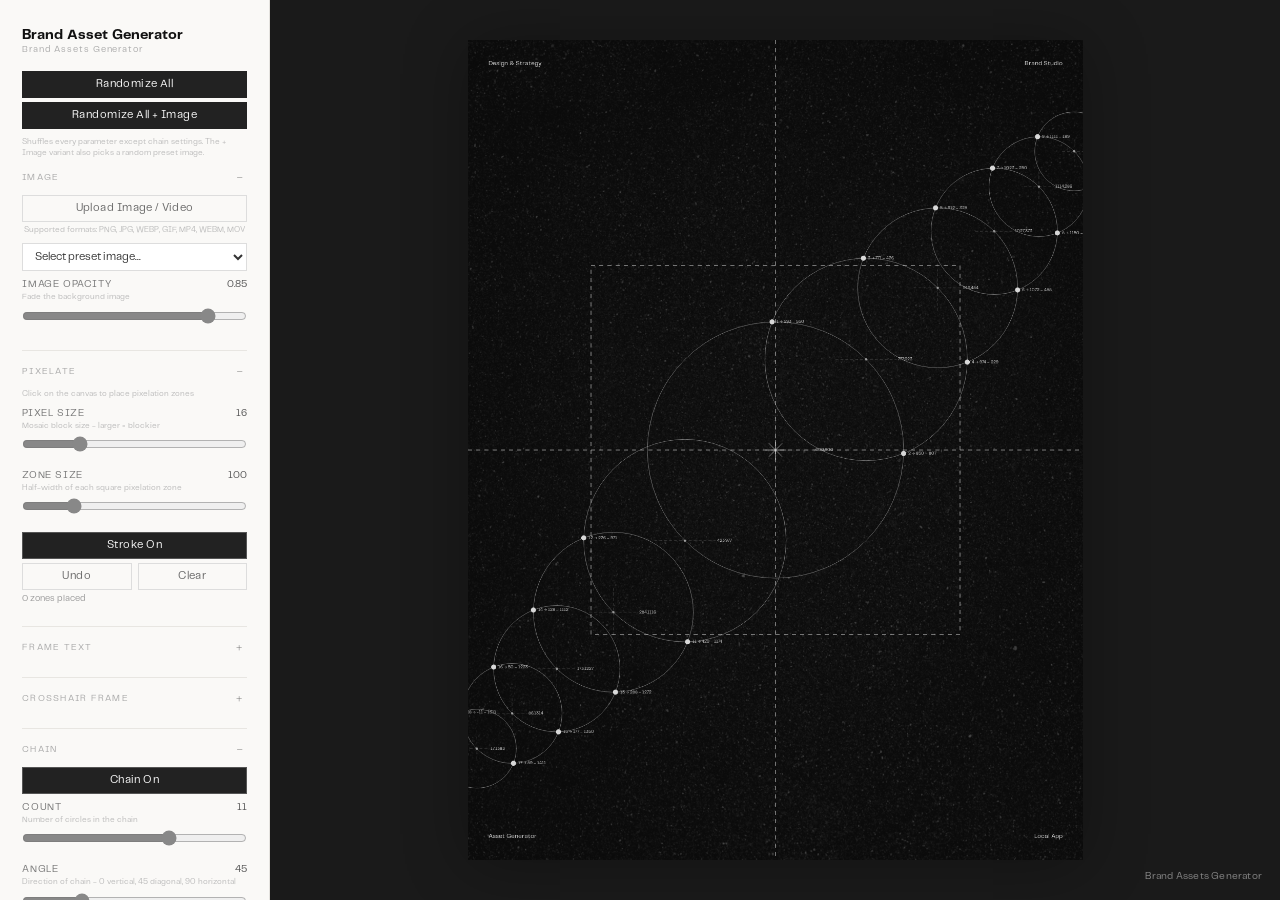
==== commit 96370377: "feat: add video background support, playback controls, real-time render loop, and webm canvas record" ====
--- a/index.html
+++ b/index.html
@@ -1,5 +1,4 @@
 <!doctype html>
-<!-- saved from url=(0039)https://brand-generator.stoyanov.works/ -->
 <html lang="en">
   <plasmo-csui
     ><template shadowrootmode="open"
@@ -20,18 +19,18 @@
     <link
       rel="icon"
       type="image/png"
-      href="https://brand-generator.stoyanov.works/favicon-light.png"
+      href="./favicon-light.png"
       media="(prefers-color-scheme: light)"
     />
     <link
       rel="icon"
       type="image/png"
-      href="https://brand-generator.stoyanov.works/favicon-dark.png"
+      href="./favicon-dark.png"
       media="(prefers-color-scheme: dark)"
     />
     <link
       rel="apple-touch-icon"
-      href="https://brand-generator.stoyanov.works/favicon-light.png"
+      href="./favicon-light.png"
     />
 
     <title>Brand Assets Generator</title>
@@ -41,7 +40,7 @@
     />
 
     <meta property="og:type" content="website" />
-    <meta property="og:url" content="https://brand-generator.stoyanov.works" />
+    <meta property="og:url" content="./" />
     <meta property="og:title" content="Brand Assets Generator" />
     <meta
       property="og:description"
@@ -49,13 +48,13 @@
     />
     <meta
       property="og:image"
-      content="https://brand-generator.stoyanov.works/opengraph-image.png"
+      content="./opengraph-image.png"
     />
     <meta property="og:image:width" content="1200" />
     <meta property="og:image:height" content="630" />
 
     <meta name="twitter:card" content="summary_large_image" />
-    <meta name="twitter:url" content="https://brand-generator.stoyanov.works" />
+    <meta name="twitter:url" content="./" />
     <meta name="twitter:title" content="Brand Assets Generator" />
     <meta
       name="twitter:description"
@@ -63,7 +62,7 @@
     />
     <meta
       name="twitter:image"
-      content="https://brand-generator.stoyanov.works/opengraph-image.png"
+      content="./opengraph-image.png"
     />
     <script type="module" crossorigin="" src="./index-DANlKtxT.js"></script>
     <link rel="stylesheet" crossorigin="" href="./index-C_kuxjCI.css" />
@@ -206,8 +205,8 @@
                 text-align: center;
                 margin-bottom: 4px;
               "
-              >Replace Image<input
-                accept="image/*"
+              >Upload Image/Video<input
+                accept="image/png,image/jpeg,image/webp,image/gif,video/mp4,video/webm,video/ogg,video/quicktime,.png,.jpg,.jpeg,.webp,.gif,.mp4,.webm,.ogg,.mov"
                 type="file"
                 style="display: none" /></label
             ><select
--- a/index-C_kuxjCI.css
+++ b/index-C_kuxjCI.css
@@ -1 +1,45 @@
-@font-face{font-family:Telegraf;src:url(/fonts/Telegraf-UltraLight.woff2)format("woff2");font-weight:200;font-style:normal;font-display:swap}@font-face{font-family:Telegraf;src:url(/fonts/Telegraf-Regular.woff2)format("woff2");font-weight:400;font-style:normal;font-display:swap}@font-face{font-family:Telegraf;src:url(/fonts/Telegraf-Bold.woff2)format("woff2");font-weight:700;font-style:normal;font-display:swap}@font-face{font-family:Telegraf;src:url(/fonts/Telegraf-UltraBold.woff2)format("woff2");font-weight:900;font-style:normal;font-display:swap}*{box-sizing:border-box;margin:0;padding:0}html,body,#root{width:100%;height:100vh;font-family:Telegraf,system-ui,-apple-system,sans-serif}
+@font-face {
+    font-family: Telegraf;
+    src: url(/fonts/Telegraf-UltraLight.woff2)format("woff2");
+    font-weight: 200;
+    font-style: normal;
+    font-display: swap
+}
+
+@font-face {
+    font-family: Telegraf;
+    src: url(/fonts/Telegraf-Regular.woff2)format("woff2");
+    font-weight: 400;
+    font-style: normal;
+    font-display: swap
+}
+
+@font-face {
+    font-family: Telegraf;
+    src: url(/fonts/Telegraf-Bold.woff2)format("woff2");
+    font-weight: 700;
+    font-style: normal;
+    font-display: swap
+}
+
+@font-face {
+    font-family: Telegraf;
+    src: url(/fonts/Telegraf-UltraBold.woff2)format("woff2");
+    font-weight: 900;
+    font-style: normal;
+    font-display: swap
+}
+
+* {
+    box-sizing: border-box;
+    margin: 0;
+    padding: 0
+}
+
+html,
+body,
+#root {
+    width: 100%;
+    height: 100vh;
+    font-family: Telegraf, system-ui, -apple-system, sans-serif
+}
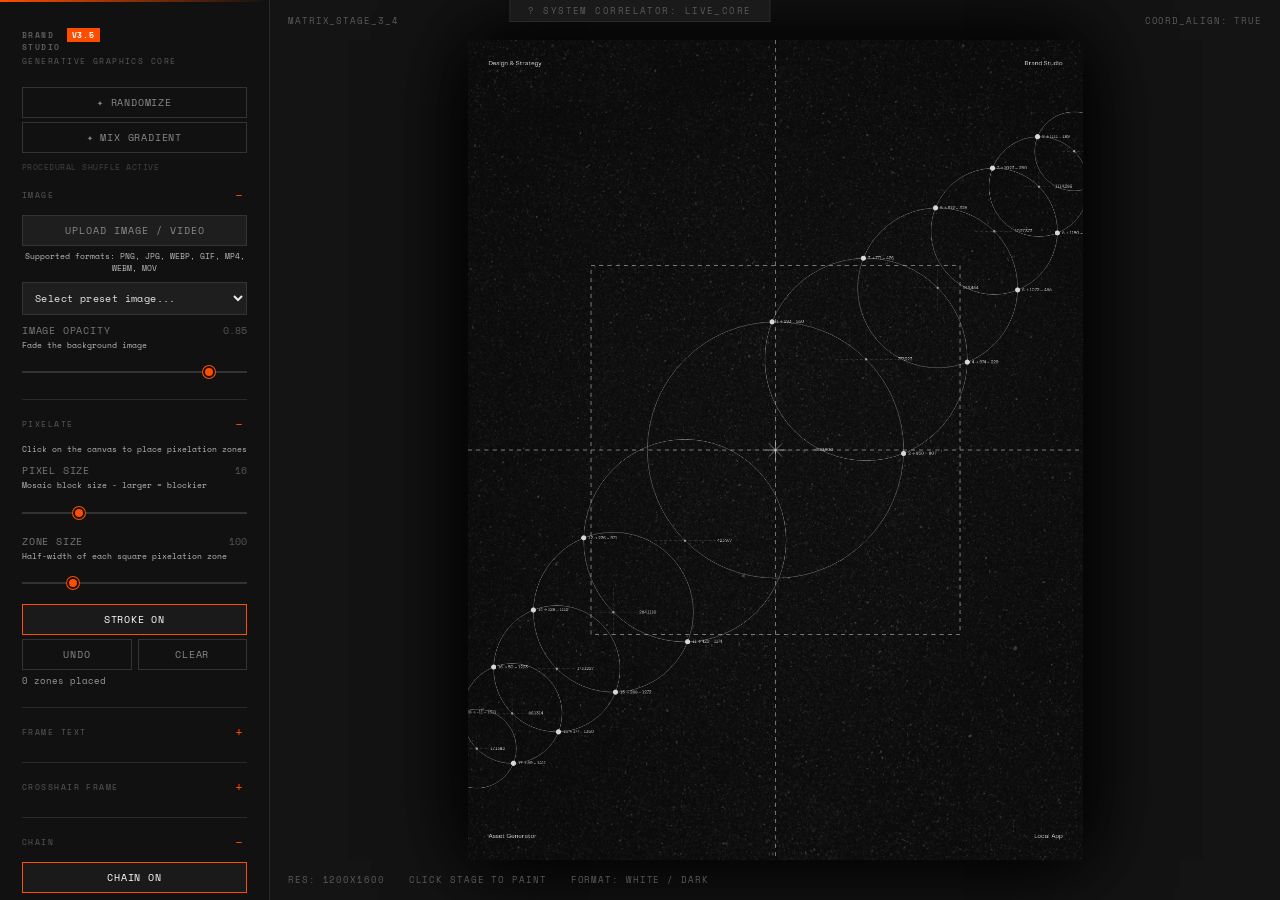
==== commit b459eddc: "feat: apply dark Brand Studio UI theme with orange accent, Space Mono font, terminal overlays" ====
--- a/index.html
+++ b/index.html
@@ -66,6 +66,7 @@
     />
     <script type="module" crossorigin="" src="./index-DANlKtxT.js"></script>
     <link rel="stylesheet" crossorigin="" href="./index-C_kuxjCI.css" />
+    <link rel="stylesheet" href="./brand-studio-theme.css" />
   </head>
   <body>
     <div id="root">
--- a/brand-studio-theme.css
+++ b/brand-studio-theme.css
@@ -0,0 +1,316 @@
+/* ============================================================
+   BRAND STUDIO � DARK THEME OVERRIDE v1.0
+   Target UI: dark terminal aesthetic with orange accent
+   ============================================================ */
+
+@import url('https://fonts.googleapis.com/css2?family=Space+Mono:wght@400;700&display=swap');
+
+/* -- Variables ----------------------------------------------- */
+:root {
+  --bg-root:       #0c0c0c;
+  --bg-sidebar:    #111111;
+  --bg-canvas:     #141414;
+  --bg-card:       #1a1a1a;
+  --bg-input:      #1e1e1e;
+  --bg-hover:      #252525;
+  --border:        #2a2a2a;
+  --border-bright: #333333;
+  --accent:        #ff4d00;
+  --accent-dim:    rgba(255, 77, 0, 0.15);
+  --accent-hover:  #ff6620;
+  --text-primary:  #e8e8e8;
+  --text-secondary:#888888;
+  --text-muted:    #444444;
+  --text-label:    #5a5a5a;
+  --mono: 'Space Mono', 'Telegraf', monospace;
+}
+
+/* -- Global --------------------------------------------------- */
+*, *::before, *::after { box-sizing: border-box; }
+
+html, body, #root {
+  background: var(--bg-root) !important;
+  color: var(--text-primary) !important;
+}
+
+::-webkit-scrollbar { width: 4px; }
+::-webkit-scrollbar-track { background: var(--bg-sidebar); }
+::-webkit-scrollbar-thumb { background: var(--border-bright); border-radius: 2px; }
+::-webkit-scrollbar-thumb:hover { background: var(--accent); }
+
+/* -- Root wrapper --------------------------------------------- */
+#root > div > div {
+  background: var(--bg-root) !important;
+  font-family: var(--mono) !important;
+}
+
+/* -- Sidebar panel -------------------------------------------- */
+#root > div > div > div:first-child {
+  background: var(--bg-sidebar) !important;
+  border-right: 1px solid var(--border) !important;
+  position: relative !important;
+}
+
+#root > div > div > div:first-child::before {
+  content: '';
+  display: block;
+  height: 2px;
+  background: linear-gradient(90deg, var(--accent), transparent);
+  width: 100%;
+  position: absolute;
+  top: 0;
+  left: 0;
+  pointer-events: none;
+}
+
+/* -- Sidebar text --------------------------------------------- */
+#root > div > div > div:first-child * {
+  font-family: var(--mono) !important;
+}
+
+/* -- SYSTEM CORRELATOR bar ------------------------------------ */
+body::before {
+  content: '? SYSTEM CORRELATOR: LIVE_CORE';
+  display: block;
+  position: fixed;
+  top: 0;
+  left: 50%;
+  transform: translateX(-50%);
+  font-family: var(--mono);
+  font-size: 9px;
+  letter-spacing: 0.16em;
+  color: var(--text-label);
+  padding: 4px 18px;
+  background: var(--bg-card);
+  border: 1px solid var(--border);
+  border-top: none;
+  z-index: 1000;
+  pointer-events: none;
+}
+
+/* -- Canvas main area ----------------------------------------- */
+#root > div > div > div:last-child {
+  background: var(--bg-canvas) !important;
+}
+
+/* -- Canvas metadata overlay text ----------------------------- */
+#root > div > div > div:last-child div[style*="position: absolute"] {
+  color: var(--text-label) !important;
+  font-family: var(--mono) !important;
+  font-size: 9px !important;
+  letter-spacing: 0.1em !important;
+  text-transform: uppercase !important;
+}
+
+/* -- All buttons ---------------------------------------------- */
+button {
+  font-family: var(--mono) !important;
+  font-size: 10px !important;
+  letter-spacing: 0.08em !important;
+  text-transform: uppercase !important;
+  border-radius: 0 !important;
+  transition: all 0.15s ease !important;
+}
+
+/* Outline buttons */
+button[style*="background: transparent"],
+button[style*="background:transparent"] {
+  background: transparent !important;
+  color: var(--text-secondary) !important;
+  border-color: var(--border-bright) !important;
+}
+button[style*="background: transparent"]:hover {
+  background: var(--bg-hover) !important;
+  color: var(--accent) !important;
+  border-color: var(--accent) !important;
+}
+
+/* Dark filled buttons */
+button[style*="background: #222"],
+button[style*="background:#222"] {
+  background: var(--bg-card) !important;
+  color: var(--text-primary) !important;
+  border-color: var(--border-bright) !important;
+}
+button[style*="background: #222"]:hover,
+button[style*="background:#222"]:hover {
+  background: var(--accent) !important;
+  color: #fff !important;
+  border-color: var(--accent) !important;
+}
+
+/* Play/Pause video button */
+button[style*="background: #333"],
+button[style*="background:#333"] {
+  background: var(--bg-card) !important;
+  border: 1px solid var(--border-bright) !important;
+  color: var(--text-secondary) !important;
+}
+button[style*="background: #333"]:hover {
+  border-color: var(--accent) !important;
+  color: var(--accent) !important;
+}
+
+/* Record video button (blue -> accent orange) */
+button[style*="background: #0077ff"],
+button[style*="background:#0077ff"] {
+  background: var(--accent) !important;
+  border-color: var(--accent) !important;
+  color: #fff !important;
+}
+button[style*="background: #0077ff"]:hover {
+  background: var(--accent-hover) !important;
+}
+
+/* Stop recording (red -> dark red pulsing) */
+button[style*="background: #d32f2f"],
+button[style*="background:#d32f2f"] {
+  background: #b71c1c !important;
+  border-color: #b71c1c !important;
+  animation: pulse-red 1.4s ease infinite;
+}
+@keyframes pulse-red {
+  0%, 100% { box-shadow: 0 0 0 0 rgba(183,28,28,0.5); }
+  50%       { box-shadow: 0 0 0 6px rgba(183,28,28,0); }
+}
+
+/* Chaos/accent toggle buttons */
+button[style*="border: 1.5px solid #555"] {
+  background: var(--bg-card) !important;
+  border: 1px solid var(--border-bright) !important;
+  color: var(--text-secondary) !important;
+}
+button[style*="border: 1.5px solid #555"]:hover {
+  border-color: var(--accent) !important;
+  color: var(--accent) !important;
+}
+
+/* -- Section headers ------------------------------------------ */
+div[style*="textTransform: uppercase"][style*="letterSpacing"],
+div[style*="text-transform: uppercase"][style*="letter-spacing"] {
+  font-family: var(--mono) !important;
+  font-size: 8px !important;
+  letter-spacing: 0.18em !important;
+  color: var(--text-label) !important;
+  border-top-color: var(--border) !important;
+}
+
+div[style*="textTransform: uppercase"] span:last-child {
+  color: var(--accent) !important;
+}
+
+/* -- Select dropdowns ------------------------------------------ */
+select {
+  background: var(--bg-input) !important;
+  color: var(--text-primary) !important;
+  border: 1px solid var(--border-bright) !important;
+  border-radius: 0 !important;
+  font-family: var(--mono) !important;
+  font-size: 10px !important;
+  letter-spacing: 0.04em !important;
+  cursor: pointer !important;
+  outline: none !important;
+}
+select:focus {
+  border-color: var(--accent) !important;
+  box-shadow: 0 0 0 2px var(--accent-dim) !important;
+}
+select option {
+  background: var(--bg-input) !important;
+  color: var(--text-primary) !important;
+}
+
+/* -- Range sliders --------------------------------------------- */
+input[type="range"] {
+  -webkit-appearance: none !important;
+  appearance: none !important;
+  height: 2px !important;
+  background: var(--border-bright) !important;
+  outline: none !important;
+  border-radius: 0 !important;
+  cursor: pointer !important;
+}
+input[type="range"]::-webkit-slider-thumb {
+  -webkit-appearance: none !important;
+  width: 12px !important;
+  height: 12px !important;
+  border-radius: 50% !important;
+  background: var(--accent) !important;
+  cursor: pointer !important;
+  border: 2px solid var(--bg-sidebar) !important;
+  box-shadow: 0 0 0 1px var(--accent) !important;
+  transition: transform 0.1s, box-shadow 0.1s !important;
+}
+input[type="range"]::-webkit-slider-thumb:hover {
+  transform: scale(1.35) !important;
+  box-shadow: 0 0 0 1px var(--accent), 0 0 8px var(--accent-dim) !important;
+}
+input[type="range"]::-moz-range-thumb {
+  width: 12px !important;
+  height: 12px !important;
+  border-radius: 50% !important;
+  background: var(--accent) !important;
+  border: 2px solid var(--bg-sidebar) !important;
+}
+
+/* -- Number inputs --------------------------------------------- */
+input[type="number"], input[type="text"] {
+  background: var(--bg-input) !important;
+  color: var(--text-primary) !important;
+  border: 1px solid var(--border-bright) !important;
+  font-family: var(--mono) !important;
+  font-size: 10px !important;
+  outline: none !important;
+}
+input[type="number"]:focus, input[type="text"]:focus {
+  border-color: var(--accent) !important;
+}
+
+/* -- Label buttons (upload) ----------------------------------- */
+label[style] {
+  background: var(--bg-input) !important;
+  color: var(--text-secondary) !important;
+  border: 1px solid var(--border-bright) !important;
+  font-family: var(--mono) !important;
+  font-size: 10px !important;
+  letter-spacing: 0.1em !important;
+  text-transform: uppercase !important;
+  transition: all 0.15s !important;
+  border-radius: 0 !important;
+}
+label[style]:hover {
+  background: var(--bg-hover) !important;
+  border-color: var(--accent) !important;
+  color: var(--accent) !important;
+}
+
+/* -- Dividers / borders --------------------------------------- */
+div[style*="borderTop"], div[style*="border-top"] {
+  border-top-color: var(--border) !important;
+}
+
+/* -- Hint text ------------------------------------------------- */
+div[style*="color: #bbb"], div[style*="color: #aaa"],
+div[style*="color:#bbb"], div[style*="color:#aaa"] {
+  color: var(--text-label) !important;
+  font-family: var(--mono) !important;
+}
+
+/* -- Canvas shadow --------------------------------------------- */
+canvas {
+  box-shadow: 0 0 80px rgba(0,0,0,0.9), 0 0 1px rgba(255,255,255,0.03) !important;
+}
+
+/* -- Checkbox -------------------------------------------------- */
+input[type="checkbox"] {
+  accent-color: var(--accent) !important;
+}
+
+/* -- Fade-in animation for sidebar content --------------------- */
+@keyframes bsFadeIn {
+  from { opacity: 0; transform: translateY(3px); }
+  to   { opacity: 1; transform: translateY(0); }
+}
+#root > div > div > div:first-child > * {
+  animation: bsFadeIn 0.2s ease both;
+}
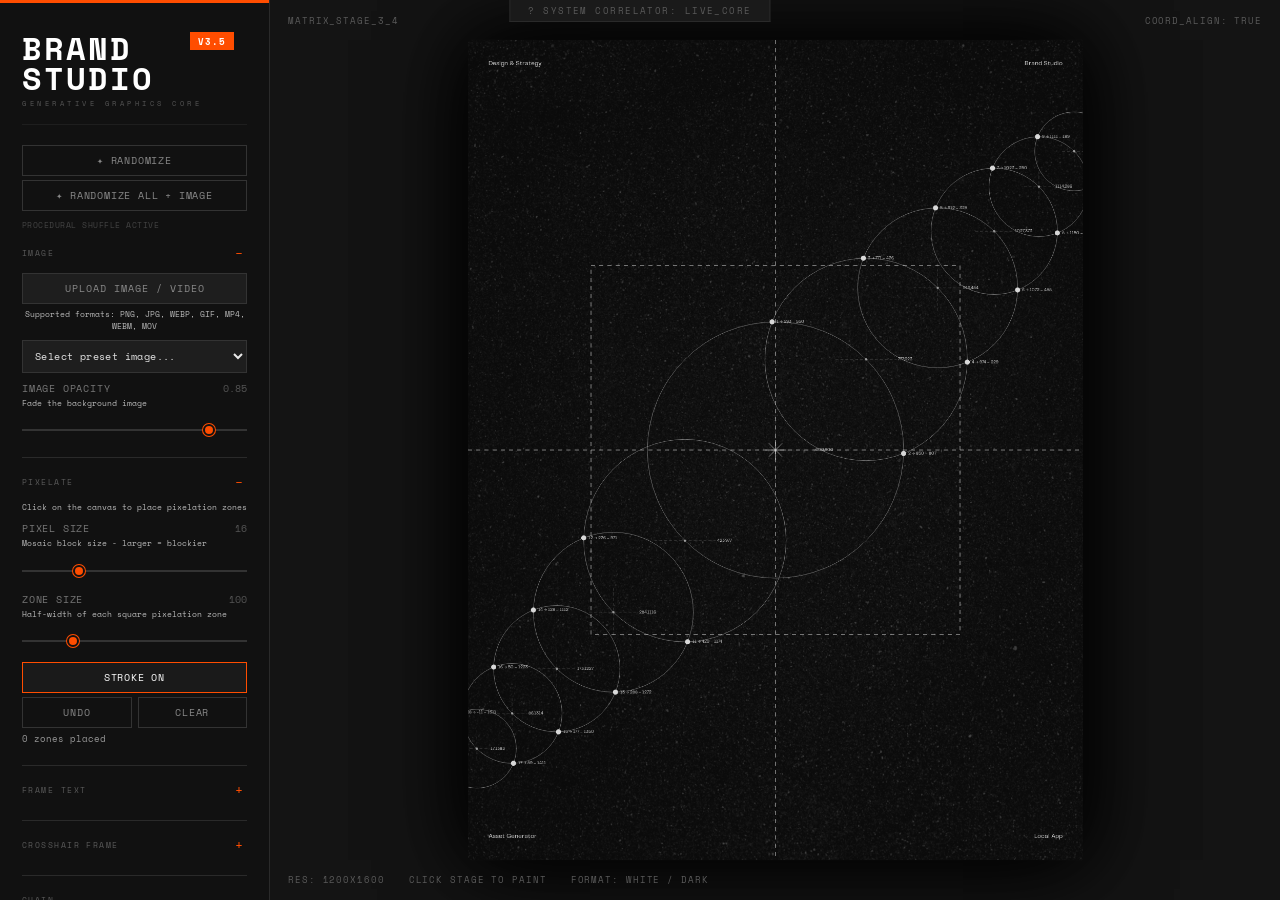
==== commit 8f10040c: "feat: redesign sidebar logo to match Brand Studio reference with inline SVG logo, orange V3.5 badge," ====
--- a/index.html
+++ b/index.html
@@ -1,165 +1,125 @@
 <!doctype html>
 <html lang="en">
-  <plasmo-csui
-    ><template shadowrootmode="open"
-      ><div
-        id="plasmo-shadow-container"
-        style="z-index: 2147483647; position: relative"
-      >
-        <div
-          id="plasmo-overlay-0"
-          class="plasmo-csui-container"
-          style="display: flex; position: absolute; top: 0px; left: 0px"
-        ></div></div></template></plasmo-csui
-  ><head>
-    <meta http-equiv="Content-Type" content="text/html; charset=UTF-8" />
-
-    <meta name="viewport" content="width=device-width, initial-scale=1.0" />
-
-    <link
-      rel="icon"
-      type="image/png"
-      href="./favicon-light.png"
-      media="(prefers-color-scheme: light)"
-    />
-    <link
-      rel="icon"
-      type="image/png"
-      href="./favicon-dark.png"
-      media="(prefers-color-scheme: dark)"
-    />
-    <link
-      rel="apple-touch-icon"
-      href="./favicon-light.png"
-    />
-
-    <title>Brand Assets Generator</title>
-    <meta
-      name="description"
-      content="Tool for generating composed brand asset imagery — circle-mapping experiments, drawing studio, geo-generator, and hero compositions."
-    />
-
-    <meta property="og:type" content="website" />
-    <meta property="og:url" content="./" />
-    <meta property="og:title" content="Brand Assets Generator" />
-    <meta
-      property="og:description"
-      content="Tool for generating composed brand asset imagery — circle-mapping experiments, drawing studio, geo-generator, and hero compositions."
-    />
-    <meta
-      property="og:image"
-      content="./opengraph-image.png"
-    />
-    <meta property="og:image:width" content="1200" />
-    <meta property="og:image:height" content="630" />
-
-    <meta name="twitter:card" content="summary_large_image" />
-    <meta name="twitter:url" content="./" />
-    <meta name="twitter:title" content="Brand Assets Generator" />
-    <meta
-      name="twitter:description"
-      content="Tool for generating composed brand asset imagery — circle-mapping experiments, drawing studio, geo-generator, and hero compositions."
-    />
-    <meta
-      name="twitter:image"
-      content="./opengraph-image.png"
-    />
-    <script type="module" crossorigin="" src="./index-DANlKtxT.js"></script>
-    <link rel="stylesheet" crossorigin="" href="./index-C_kuxjCI.css" />
-    <link rel="stylesheet" href="./brand-studio-theme.css" />
-  </head>
-  <body>
-    <div id="root">
-      <div style="position: relative">
-        <div
-          style="
+<plasmo-csui><template shadowrootmode="open">
+    <div id="plasmo-shadow-container" style="z-index: 2147483647; position: relative">
+      <div id="plasmo-overlay-0" class="plasmo-csui-container"
+        style="display: flex; position: absolute; top: 0px; left: 0px"></div>
+    </div>
+  </template></plasmo-csui>
+
+<head>
+  <meta http-equiv="Content-Type" content="text/html; charset=UTF-8" />
+
+  <meta name="viewport" content="width=device-width, initial-scale=1.0" />
+
+  <link rel="icon" type="image/png" href="./favicon-light.png" media="(prefers-color-scheme: light)" />
+  <link rel="icon" type="image/png" href="./favicon-dark.png" media="(prefers-color-scheme: dark)" />
+  <link rel="apple-touch-icon" href="./favicon-light.png" />
+
+  <title>Brand Assets Generator</title>
+  <meta name="description"
+    content="Tool for generating composed brand asset imagery — circle-mapping experiments, drawing studio, geo-generator, and hero compositions." />
+
+  <meta property="og:type" content="website" />
+  <meta property="og:url" content="./" />
+  <meta property="og:title" content="Brand Assets Generator" />
+  <meta property="og:description"
+    content="Tool for generating composed brand asset imagery — circle-mapping experiments, drawing studio, geo-generator, and hero compositions." />
+  <meta property="og:image" content="./opengraph-image.png" />
+  <meta property="og:image:width" content="1200" />
+  <meta property="og:image:height" content="630" />
+
+  <meta name="twitter:card" content="summary_large_image" />
+  <meta name="twitter:url" content="./" />
+  <meta name="twitter:title" content="Brand Assets Generator" />
+  <meta name="twitter:description"
+    content="Tool for generating composed brand asset imagery — circle-mapping experiments, drawing studio, geo-generator, and hero compositions." />
+  <meta name="twitter:image" content="./opengraph-image.png" />
+  <script type="module" crossorigin="" src="./index-DANlKtxT.js"></script>
+  <link rel="stylesheet" crossorigin="" href="./index-C_kuxjCI.css" />
+  <link rel="stylesheet" href="./brand-studio-theme.css" />
+</head>
+
+<body>
+  <div id="root">
+    <div style="position: relative">
+      <div style="
             display: flex;
             height: 100vh;
             overflow: hidden;
-            background: rgb(246, 245, 243);
-            font-family: Telegraf, system-ui, sans-serif;
-          "
-        >
-          <div
-            style="
+            background: #0c0c0c;
+            font-family: 'Space Mono', monospace;
+          ">
+        <div style="
               width: 270px;
               padding: 28px 22px;
-              border-right: 1px solid rgb(228, 226, 222);
-              background: rgb(250, 249, 247);
+              border-right: 1px solid #2a2a2a;
+              background: #111111;
               overflow-y: auto;
               flex-shrink: 0;
-            "
-          >
-            <div
-              style="
-                font-size: 14px;
-                font-weight: 600;
-                margin-bottom: 2px;
-                color: rgb(17, 17, 17);
-              "
-            >
-              Brand Asset Generator
-            </div>
-            <div
-              style="
-                font-size: 9px;
-                color: rgb(170, 170, 170);
-                font-family: Telegraf, system-ui, sans-serif;
-                letter-spacing: 0.1em;
-                margin-bottom: 16px;
-              "
-            >
-              Brand Assets Generator
-            </div>
-            <button
-              style="
+              position: relative;
+            ">
+          <div style="
+                margin-bottom: 20px;
+                padding-bottom: 16px;
+                border-bottom: 1px solid #1e1e1e;
+              ">
+            <svg width="226" height="80" viewBox="0 0 226 80" xmlns="http://www.w3.org/2000/svg"
+              style="display:block;overflow:visible">
+              <text x="0" y="32" font-family="'Space Mono',monospace" font-size="32" font-weight="900" fill="#ffffff"
+                letter-spacing="2" text-anchor="start">BRAND</text>
+              <rect x="168" y="4" width="44" height="18" fill="#ff4d00" />
+              <text x="190" y="17" font-family="'Space Mono',monospace" font-size="9" font-weight="700" fill="#ffffff"
+                letter-spacing="1" text-anchor="middle">V3.5</text>
+              <text x="0" y="62" font-family="'Space Mono',monospace" font-size="32" font-weight="900" fill="#ffffff"
+                letter-spacing="2" text-anchor="start">STUDIO</text>
+              <text x="0" y="78" font-family="'Space Mono',monospace" font-size="7" font-weight="400" fill="#555555"
+                letter-spacing="3.5" text-anchor="start">GENERATIVE GRAPHICS CORE</text>
+            </svg>
+          </div>
+          <button style="
                 padding: 7px 12px;
-                font-size: 11px;
-                font-family: Telegraf, system-ui, sans-serif;
-                letter-spacing: 0.04em;
-                border: 1.5px solid rgb(34, 34, 34);
-                border-radius: 0px;
-                background: rgb(34, 34, 34);
-                color: rgb(255, 255, 255);
+                font-size: 10px;
+                font-family: 'Space Mono', monospace;
+                letter-spacing: 0.08em;
+                text-transform: uppercase;
+                border: 1px solid #333;
+                border-radius: 0;
+                background: transparent;
+                color: #e8e8e8;
                 cursor: pointer;
                 transition: 0.15s;
                 width: 100%;
                 margin-bottom: 4px;
-              "
-            >
-              Randomize All</button
-            ><button
-              style="
+              ">
+            ✦ Randomize</button><button style="
                 padding: 7px 12px;
-                font-size: 11px;
-                font-family: Telegraf, system-ui, sans-serif;
-                letter-spacing: 0.04em;
-                border: 1.5px solid rgb(34, 34, 34);
-                border-radius: 0px;
-                background: rgb(34, 34, 34);
-                color: rgb(255, 255, 255);
+                font-size: 10px;
+                font-family: 'Space Mono', monospace;
+                letter-spacing: 0.08em;
+                text-transform: uppercase;
+                border: 1px solid #ff4d00;
+                border-radius: 0;
+                background: transparent;
+                color: #ff4d00;
                 cursor: pointer;
                 transition: 0.15s;
                 width: 100%;
                 margin-bottom: 8px;
-              "
-            >
-              Randomize All + Image
-            </button>
-            <div
-              style="
+              ">
+            ✦ Randomize All + Image
+          </button>
+          <div style="
                 font-size: 8px;
-                font-family: Telegraf, system-ui, sans-serif;
-                color: rgb(187, 187, 187);
+                font-family: 'Space Mono', monospace;
+                color: #444;
                 margin-bottom: 12px;
-                line-height: 1.4;
-              "
-            >
-              Shuffles every parameter except chain settings. The + Image
-              variant also picks a random preset image.
-            </div>
-            <div
-              style="
+                line-height: 1.5;
+                letter-spacing: 0.06em;
+              ">
+            PROCEDURAL SHUFFLE ACTIVE
+          </div>
+          <div style="
                 font-size: 9px;
                 font-family: Telegraf, system-ui, sans-serif;
                 text-transform: uppercase;
@@ -176,22 +136,16 @@
                 align-items: center;
                 cursor: pointer;
                 user-select: none;
-              "
-            >
-              <span>Image</span
-              ><span
-                style="
+              ">
+            <span>Image</span><span style="
                   font-size: 13px;
                   color: rgb(102, 102, 102);
                   font-weight: 300;
                   width: 14px;
                   text-align: center;
-                "
-                >−</span
-              >
-            </div>
-            <label
-              style="
+                ">−</span>
+          </div>
+          <label style="
                 padding: 7px 12px;
                 font-size: 11px;
                 font-family: Telegraf, system-ui, sans-serif;
@@ -205,13 +159,9 @@
                 display: block;
                 text-align: center;
                 margin-bottom: 4px;
-              "
-              >Upload Image/Video<input
-                accept="image/png,image/jpeg,image/webp,image/gif,video/mp4,video/webm,video/ogg,video/quicktime,.png,.jpg,.jpeg,.webp,.gif,.mp4,.webm,.ogg,.mov"
-                type="file"
-                style="display: none" /></label
-            ><select
-              style="
+              ">Upload Image/Video<input
+              accept="image/png,image/jpeg,image/webp,image/gif,video/mp4,video/webm,video/ogg,video/quicktime,.png,.jpg,.jpeg,.webp,.gif,.mp4,.webm,.ogg,.mov"
+              type="file" style="display: none" /></label><select style="
                 width: 100%;
                 padding: 7px 8px;
                 font-size: 11px;
@@ -221,168 +171,106 @@
                 margin-bottom: 8px;
                 background: rgb(255, 255, 255);
                 color: rgb(51, 51, 51);
-              "
-            >
-              <option value="" selected="">Select preset image...</option>
-              <option
-                value="/image-assets-ys/mj_images_optimized/mj_image_01.webp"
-              >
-                MJ Image 01
-              </option>
-              <option
-                value="/image-assets-ys/mj_images_optimized/mj_image_02.webp"
-              >
-                MJ Image 02
-              </option>
-              <option
-                value="/image-assets-ys/mj_images_optimized/mj_image_03.webp"
-              >
-                MJ Image 03
-              </option>
-              <option
-                value="/image-assets-ys/mj_images_optimized/mj_image_04.webp"
-              >
-                MJ Image 04
-              </option>
-              <option
-                value="/image-assets-ys/mj_images_optimized/mj_image_05.webp"
-              >
-                MJ Image 05
-              </option>
-              <option
-                value="/image-assets-ys/mj_images_optimized/mj_image_06.webp"
-              >
-                MJ Image 06
-              </option>
-              <option
-                value="/image-assets-ys/mj_images_optimized/mj_image_07.webp"
-              >
-                MJ Image 07
-              </option>
-              <option
-                value="/image-assets-ys/mj_images_optimized/mj_image_08.webp"
-              >
-                MJ Image 08
-              </option>
-              <option
-                value="/image-assets-ys/mj_images_optimized/mj_image_09.webp"
-              >
-                MJ Image 09
-              </option>
-              <option
-                value="/image-assets-ys/mj_images_optimized/mj_image_10.webp"
-              >
-                MJ Image 10
-              </option>
-              <option
-                value="/image-assets-ys/mj_images_optimized/mj_image_11.webp"
-              >
-                MJ Image 11
-              </option>
-              <option
-                value="/image-assets-ys/mj_images_optimized/mj_image_12.webp"
-              >
-                MJ Image 12
-              </option>
-              <option
-                value="/image-assets-ys/mj_images_optimized/mj_image_13.webp"
-              >
-                MJ Image 13
-              </option>
-              <option
-                value="/image-assets-ys/mj_images_optimized/mj_image_14.webp"
-              >
-                MJ Image 14
-              </option>
-              <option
-                value="/image-assets-ys/mj_images_optimized/mj_image_15.webp"
-              >
-                MJ Image 15
-              </option>
-              <option
-                value="/image-assets-ys/mj_images_optimized/mj_image_16.webp"
-              >
-                MJ Image 16
-              </option>
-              <option
-                value="/image-assets-ys/mj_images_optimized/mj_image_17.webp"
-              >
-                MJ Image 17
-              </option>
-              <option
-                value="/image-assets-ys/mj_images_optimized/mj_image_18.webp"
-              >
-                MJ Image 18
-              </option>
-              <option
-                value="/image-assets-ys/mj_images_optimized/mj_image_19.webp"
-              >
-                MJ Image 19
-              </option>
-              <option
-                value="/image-assets-ys/mj_images_optimized/mj_image_20.webp"
-              >
-                MJ Image 20
-              </option>
-              <option
-                value="/image-assets-ys/mj_images_optimized/mj_image_22.webp"
-              >
-                MJ Image 22
-              </option>
-              <option
-                value="/image-assets-ys/mj_images_optimized/mj_image_24.webp"
-              >
-                MJ Image 24
-              </option>
-            </select>
-            <div style="margin-bottom: 14px">
-              <div
-                style="
+              ">
+            <option value="" selected="">Select preset image...</option>
+            <option value="/image-assets-ys/mj_images_optimized/mj_image_01.webp">
+              MJ Image 01
+            </option>
+            <option value="/image-assets-ys/mj_images_optimized/mj_image_02.webp">
+              MJ Image 02
+            </option>
+            <option value="/image-assets-ys/mj_images_optimized/mj_image_03.webp">
+              MJ Image 03
+            </option>
+            <option value="/image-assets-ys/mj_images_optimized/mj_image_04.webp">
+              MJ Image 04
+            </option>
+            <option value="/image-assets-ys/mj_images_optimized/mj_image_05.webp">
+              MJ Image 05
+            </option>
+            <option value="/image-assets-ys/mj_images_optimized/mj_image_06.webp">
+              MJ Image 06
+            </option>
+            <option value="/image-assets-ys/mj_images_optimized/mj_image_07.webp">
+              MJ Image 07
+            </option>
+            <option value="/image-assets-ys/mj_images_optimized/mj_image_08.webp">
+              MJ Image 08
+            </option>
+            <option value="/image-assets-ys/mj_images_optimized/mj_image_09.webp">
+              MJ Image 09
+            </option>
+            <option value="/image-assets-ys/mj_images_optimized/mj_image_10.webp">
+              MJ Image 10
+            </option>
+            <option value="/image-assets-ys/mj_images_optimized/mj_image_11.webp">
+              MJ Image 11
+            </option>
+            <option value="/image-assets-ys/mj_images_optimized/mj_image_12.webp">
+              MJ Image 12
+            </option>
+            <option value="/image-assets-ys/mj_images_optimized/mj_image_13.webp">
+              MJ Image 13
+            </option>
+            <option value="/image-assets-ys/mj_images_optimized/mj_image_14.webp">
+              MJ Image 14
+            </option>
+            <option value="/image-assets-ys/mj_images_optimized/mj_image_15.webp">
+              MJ Image 15
+            </option>
+            <option value="/image-assets-ys/mj_images_optimized/mj_image_16.webp">
+              MJ Image 16
+            </option>
+            <option value="/image-assets-ys/mj_images_optimized/mj_image_17.webp">
+              MJ Image 17
+            </option>
+            <option value="/image-assets-ys/mj_images_optimized/mj_image_18.webp">
+              MJ Image 18
+            </option>
+            <option value="/image-assets-ys/mj_images_optimized/mj_image_19.webp">
+              MJ Image 19
+            </option>
+            <option value="/image-assets-ys/mj_images_optimized/mj_image_20.webp">
+              MJ Image 20
+            </option>
+            <option value="/image-assets-ys/mj_images_optimized/mj_image_22.webp">
+              MJ Image 22
+            </option>
+            <option value="/image-assets-ys/mj_images_optimized/mj_image_24.webp">
+              MJ Image 24
+            </option>
+          </select>
+          <div style="margin-bottom: 14px">
+            <div style="
                   display: flex;
                   justify-content: space-between;
                   margin-bottom: 2px;
-                "
-              >
-                <span
-                  style="
+                ">
+              <span style="
                     font-size: 10px;
                     font-family: Telegraf, system-ui, sans-serif;
                     text-transform: uppercase;
                     letter-spacing: 0.08em;
                     color: rgb(119, 119, 119);
-                  "
-                  >Image Opacity</span
-                ><span
-                  style="
+                  ">Image Opacity</span><span style="
                     font-size: 10px;
                     font-family: Telegraf, system-ui, sans-serif;
                     color: rgb(85, 85, 85);
-                  "
-                  >0.85</span
-                >
-              </div>
-              <div
-                style="
+                  ">0.85</span>
+            </div>
+            <div style="
                   font-size: 8px;
                   font-family: Telegraf, system-ui, sans-serif;
                   color: rgb(187, 187, 187);
                   margin-bottom: 4px;
                   line-height: 1.4;
-                "
-              >
-                Fade the background image
-              </div>
-              <input
-                min="0"
-                max="1"
-                step="0.05"
-                type="range"
-                value="0.85"
-                style="width: 100%; accent-color: rgb(136, 136, 136)"
-              />
-            </div>
-            <div
-              style="
+                ">
+              Fade the background image
+            </div>
+            <input min="0" max="1" step="0.05" type="range" value="0.85"
+              style="width: 100%; accent-color: rgb(136, 136, 136)" />
+          </div>
+          <div style="
                 font-size: 9px;
                 font-family: Telegraf, system-ui, sans-serif;
                 text-transform: uppercase;
@@ -397,125 +285,85 @@
                 align-items: center;
                 cursor: pointer;
                 user-select: none;
-              "
-            >
-              <span>Pixelate</span
-              ><span
-                style="
+              ">
+            <span>Pixelate</span><span style="
                   font-size: 13px;
                   color: rgb(102, 102, 102);
                   font-weight: 300;
                   width: 14px;
                   text-align: center;
-                "
-                >−</span
-              >
-            </div>
-            <div
-              style="
+                ">−</span>
+          </div>
+          <div style="
                 font-size: 8px;
                 font-family: Telegraf, system-ui, sans-serif;
                 color: rgb(187, 187, 187);
                 margin-bottom: 8px;
                 line-height: 1.4;
-              "
-            >
-              Click on the canvas to place pixelation zones
-            </div>
-            <div style="margin-bottom: 14px">
-              <div
-                style="
+              ">
+            Click on the canvas to place pixelation zones
+          </div>
+          <div style="margin-bottom: 14px">
+            <div style="
                   display: flex;
                   justify-content: space-between;
                   margin-bottom: 2px;
-                "
-              >
-                <span
-                  style="
+                ">
+              <span style="
                     font-size: 10px;
                     font-family: Telegraf, system-ui, sans-serif;
                     text-transform: uppercase;
                     letter-spacing: 0.08em;
                     color: rgb(119, 119, 119);
-                  "
-                  >Pixel Size</span
-                ><span
-                  style="
+                  ">Pixel Size</span><span style="
                     font-size: 10px;
                     font-family: Telegraf, system-ui, sans-serif;
                     color: rgb(85, 85, 85);
-                  "
-                  >16</span
-                >
-              </div>
-              <div
-                style="
+                  ">16</span>
+            </div>
+            <div style="
                   font-size: 8px;
                   font-family: Telegraf, system-ui, sans-serif;
                   color: rgb(187, 187, 187);
                   margin-bottom: 4px;
                   line-height: 1.4;
-                "
-              >
-                Mosaic block size - larger = blockier
-              </div>
-              <input
-                min="2"
-                max="60"
-                step="2"
-                type="range"
-                value="16"
-                style="width: 100%; accent-color: rgb(136, 136, 136)"
-              />
-            </div>
-            <div style="margin-bottom: 14px">
-              <div
-                style="
+                ">
+              Mosaic block size - larger = blockier
+            </div>
+            <input min="2" max="60" step="2" type="range" value="16"
+              style="width: 100%; accent-color: rgb(136, 136, 136)" />
+          </div>
+          <div style="margin-bottom: 14px">
+            <div style="
                   display: flex;
                   justify-content: space-between;
                   margin-bottom: 2px;
-                "
-              >
-                <span
-                  style="
+                ">
+              <span style="
                     font-size: 10px;
                     font-family: Telegraf, system-ui, sans-serif;
                     text-transform: uppercase;
                     letter-spacing: 0.08em;
                     color: rgb(119, 119, 119);
-                  "
-                  >Zone Size</span
-                ><span
-                  style="
+                  ">Zone Size</span><span style="
                     font-size: 10px;
                     font-family: Telegraf, system-ui, sans-serif;
                     color: rgb(85, 85, 85);
-                  "
-                  >100</span
-                >
-              </div>
-              <div
-                style="
+                  ">100</span>
+            </div>
+            <div style="
                   font-size: 8px;
                   font-family: Telegraf, system-ui, sans-serif;
                   color: rgb(187, 187, 187);
                   margin-bottom: 4px;
                   line-height: 1.4;
-                "
-              >
-                Half-width of each square pixelation zone
-              </div>
-              <input
-                min="20"
-                max="400"
-                step="10"
-                type="range"
-                value="100"
-                style="width: 100%; accent-color: rgb(136, 136, 136)"
-              />
-            </div>
-            <button
-              style="
+                ">
+              Half-width of each square pixelation zone
+            </div>
+            <input min="20" max="400" step="10" type="range" value="100"
+              style="width: 100%; accent-color: rgb(136, 136, 136)" />
+          </div>
+          <button style="
                 padding: 7px 12px;
                 font-size: 11px;
                 font-family: Telegraf, system-ui, sans-serif;
@@ -528,13 +376,11 @@
                 transition: 0.15s;
                 width: 100%;
                 margin-bottom: 4px;
-              "
-            >
-              Stroke On
-            </button>
-            <div style="display: flex; gap: 6px; margin-bottom: 4px">
-              <button
-                style="
+              ">
+            Stroke On
+          </button>
+          <div style="display: flex; gap: 6px; margin-bottom: 4px">
+            <button style="
                   padding: 7px 12px;
                   font-size: 11px;
                   font-family: Telegraf, system-ui, sans-serif;
@@ -546,11 +392,8 @@
                   cursor: pointer;
                   transition: 0.15s;
                   flex: 1 1 0%;
-                "
-              >
-                Undo</button
-              ><button
-                style="
+                ">
+              Undo</button><button style="
                   padding: 7px 12px;
                   font-size: 11px;
                   font-family: Telegraf, system-ui, sans-serif;
@@ -562,23 +405,19 @@
                   cursor: pointer;
                   transition: 0.15s;
                   flex: 1 1 0%;
-                "
-              >
-                Clear
-              </button>
-            </div>
-            <div
-              style="
+                ">
+              Clear
+            </button>
+          </div>
+          <div style="
                 font-size: 9px;
                 font-family: Telegraf, system-ui, sans-serif;
                 color: rgb(153, 153, 153);
                 margin-bottom: 4px;
-              "
-            >
-              4 zones placed
-            </div>
-            <div
-              style="
+              ">
+            4 zones placed
+          </div>
+          <div style="
                 font-size: 9px;
                 font-family: Telegraf, system-ui, sans-serif;
                 text-transform: uppercase;
@@ -593,22 +432,16 @@
                 align-items: center;
                 cursor: pointer;
                 user-select: none;
-              "
-            >
-              <span>Frame Text</span
-              ><span
-                style="
+              ">
+            <span>Frame Text</span><span style="
                   font-size: 13px;
                   color: rgb(102, 102, 102);
                   font-weight: 300;
                   width: 14px;
                   text-align: center;
-                "
-                >+</span
-              >
-            </div>
-            <div
-              style="
+                ">+</span>
+          </div>
+          <div style="
                 font-size: 9px;
                 font-family: Telegraf, system-ui, sans-serif;
                 text-transform: uppercase;
@@ -623,22 +456,16 @@
                 align-items: center;
                 cursor: pointer;
                 user-select: none;
-              "
-            >
-              <span>Crosshair Frame</span
-              ><span
-                style="
+              ">
+            <span>Crosshair Frame</span><span style="
                   font-size: 13px;
                   color: rgb(102, 102, 102);
                   font-weight: 300;
                   width: 14px;
                   text-align: center;
-                "
-                >+</span
-              >
-            </div>
-            <div
-              style="
+                ">+</span>
+          </div>
+          <div style="
                 font-size: 9px;
                 font-family: Telegraf, system-ui, sans-serif;
                 text-transform: uppercase;
@@ -653,22 +480,16 @@
                 align-items: center;
                 cursor: pointer;
                 user-select: none;
-              "
-            >
-              <span>Chain</span
-              ><span
-                style="
+              ">
+            <span>Chain</span><span style="
                   font-size: 13px;
                   color: rgb(102, 102, 102);
                   font-weight: 300;
                   width: 14px;
                   text-align: center;
-                "
-                >−</span
-              >
-            </div>
-            <button
-              style="
+                ">−</span>
+          </div>
+          <button style="
                 padding: 7px 12px;
                 font-size: 11px;
                 font-family: Telegraf, system-ui, sans-serif;
@@ -681,196 +502,130 @@
                 transition: 0.15s;
                 width: 100%;
                 margin-bottom: 8px;
-              "
-            >
-              Chain On
-            </button>
-            <div style="margin-bottom: 14px">
-              <div
-                style="
+              ">
+            Chain On
+          </button>
+          <div style="margin-bottom: 14px">
+            <div style="
                   display: flex;
                   justify-content: space-between;
                   margin-bottom: 2px;
-                "
-              >
-                <span
-                  style="
+                ">
+              <span style="
                     font-size: 10px;
                     font-family: Telegraf, system-ui, sans-serif;
                     text-transform: uppercase;
                     letter-spacing: 0.08em;
                     color: rgb(119, 119, 119);
-                  "
-                  >Count</span
-                ><span
-                  style="
+                  ">Count</span><span style="
                     font-size: 10px;
                     font-family: Telegraf, system-ui, sans-serif;
                     color: rgb(85, 85, 85);
-                  "
-                  >11</span
-                >
-              </div>
-              <div
-                style="
+                  ">11</span>
+            </div>
+            <div style="
                   font-size: 8px;
                   font-family: Telegraf, system-ui, sans-serif;
                   color: rgb(187, 187, 187);
                   margin-bottom: 4px;
                   line-height: 1.4;
-                "
-              >
-                Number of circles in the chain
-              </div>
-              <input
-                min="3"
-                max="15"
-                step="1"
-                type="range"
-                value="11"
-                style="width: 100%; accent-color: rgb(136, 136, 136)"
-              />
-            </div>
-            <div style="margin-bottom: 14px">
-              <div
-                style="
+                ">
+              Number of circles in the chain
+            </div>
+            <input min="3" max="15" step="1" type="range" value="11"
+              style="width: 100%; accent-color: rgb(136, 136, 136)" />
+          </div>
+          <div style="margin-bottom: 14px">
+            <div style="
                   display: flex;
                   justify-content: space-between;
                   margin-bottom: 2px;
-                "
-              >
-                <span
-                  style="
+                ">
+              <span style="
                     font-size: 10px;
                     font-family: Telegraf, system-ui, sans-serif;
                     text-transform: uppercase;
                     letter-spacing: 0.08em;
                     color: rgb(119, 119, 119);
-                  "
-                  >Angle</span
-                ><span
-                  style="
+                  ">Angle</span><span style="
                     font-size: 10px;
                     font-family: Telegraf, system-ui, sans-serif;
                     color: rgb(85, 85, 85);
-                  "
-                  >45</span
-                >
-              </div>
-              <div
-                style="
+                  ">45</span>
+            </div>
+            <div style="
                   font-size: 8px;
                   font-family: Telegraf, system-ui, sans-serif;
                   color: rgb(187, 187, 187);
                   margin-bottom: 4px;
                   line-height: 1.4;
-                "
-              >
-                Direction of chain - 0 vertical, 45 diagonal, 90 horizontal
-              </div>
-              <input
-                min="0"
-                max="180"
-                step="1"
-                type="range"
-                value="45"
-                style="width: 100%; accent-color: rgb(136, 136, 136)"
-              />
-            </div>
-            <div style="margin-bottom: 14px">
-              <div
-                style="
+                ">
+              Direction of chain - 0 vertical, 45 diagonal, 90 horizontal
+            </div>
+            <input min="0" max="180" step="1" type="range" value="45"
+              style="width: 100%; accent-color: rgb(136, 136, 136)" />
+          </div>
+          <div style="margin-bottom: 14px">
+            <div style="
                   display: flex;
                   justify-content: space-between;
                   margin-bottom: 2px;
-                "
-              >
-                <span
-                  style="
+                ">
+              <span style="
                     font-size: 10px;
                     font-family: Telegraf, system-ui, sans-serif;
                     text-transform: uppercase;
                     letter-spacing: 0.08em;
                     color: rgb(119, 119, 119);
-                  "
-                  >Base Radius</span
-                ><span
-                  style="
+                  ">Base Radius</span><span style="
                     font-size: 10px;
                     font-family: Telegraf, system-ui, sans-serif;
                     color: rgb(85, 85, 85);
-                  "
-                  >250</span
-                >
-              </div>
-              <div
-                style="
+                  ">250</span>
+            </div>
+            <div style="
                   font-size: 8px;
                   font-family: Telegraf, system-ui, sans-serif;
                   color: rgb(187, 187, 187);
                   margin-bottom: 4px;
                   line-height: 1.4;
-                "
-              >
-                Size of the center circle
-              </div>
-              <input
-                min="30"
-                max="400"
-                step="5"
-                type="range"
-                value="250"
-                style="width: 100%; accent-color: rgb(136, 136, 136)"
-              />
-            </div>
-            <div style="margin-bottom: 14px">
-              <div
-                style="
+                ">
+              Size of the center circle
+            </div>
+            <input min="30" max="400" step="5" type="range" value="250"
+              style="width: 100%; accent-color: rgb(136, 136, 136)" />
+          </div>
+          <div style="margin-bottom: 14px">
+            <div style="
                   display: flex;
                   justify-content: space-between;
                   margin-bottom: 2px;
-                "
-              >
-                <span
-                  style="
+                ">
+              <span style="
                     font-size: 10px;
                     font-family: Telegraf, system-ui, sans-serif;
                     text-transform: uppercase;
                     letter-spacing: 0.08em;
                     color: rgb(119, 119, 119);
-                  "
-                  >Size Ratio</span
-                ><span
-                  style="
+                  ">Size Ratio</span><span style="
                     font-size: 10px;
                     font-family: Telegraf, system-ui, sans-serif;
                     color: rgb(85, 85, 85);
-                  "
-                  >0.79</span
-                >
-              </div>
-              <div
-                style="
+                  ">0.79</span>
+            </div>
+            <div style="
                   font-size: 8px;
                   font-family: Telegraf, system-ui, sans-serif;
                   color: rgb(187, 187, 187);
                   margin-bottom: 4px;
                   line-height: 1.4;
-                "
-              >
-                Size multiplier per step - below 1 shrinks outward
-              </div>
-              <input
-                min="0.5"
-                max="1.2"
-                step="0.01"
-                type="range"
-                value="0.79"
-                style="width: 100%; accent-color: rgb(136, 136, 136)"
-              />
-            </div>
-            <button
-              style="
+                ">
+              Size multiplier per step - below 1 shrinks outward
+            </div>
+            <input min="0.5" max="1.2" step="0.01" type="range" value="0.79"
+              style="width: 100%; accent-color: rgb(136, 136, 136)" />
+          </div>
+          <button style="
                 padding: 7px 12px;
                 font-size: 11px;
                 font-family: Telegraf, system-ui, sans-serif;
@@ -883,58 +638,40 @@
                 transition: 0.15s;
                 width: 100%;
                 margin-bottom: 4px;
-              "
-            >
-              Intersections On
-            </button>
-            <div style="margin-bottom: 14px">
-              <div
-                style="
+              ">
+            Intersections On
+          </button>
+          <div style="margin-bottom: 14px">
+            <div style="
                   display: flex;
                   justify-content: space-between;
                   margin-bottom: 2px;
-                "
-              >
-                <span
-                  style="
+                ">
+              <span style="
                     font-size: 10px;
                     font-family: Telegraf, system-ui, sans-serif;
                     text-transform: uppercase;
                     letter-spacing: 0.08em;
                     color: rgb(119, 119, 119);
-                  "
-                  >Marker Size</span
-                ><span
-                  style="
+                  ">Marker Size</span><span style="
                     font-size: 10px;
                     font-family: Telegraf, system-ui, sans-serif;
                     color: rgb(85, 85, 85);
-                  "
-                  >5.0</span
-                >
-              </div>
-              <div
-                style="
+                  ">5.0</span>
+            </div>
+            <div style="
                   font-size: 8px;
                   font-family: Telegraf, system-ui, sans-serif;
                   color: rgb(187, 187, 187);
                   margin-bottom: 4px;
                   line-height: 1.4;
-                "
-              >
-                Dot size at each adjacent-circle intersection
-              </div>
-              <input
-                min="2"
-                max="15"
-                step="0.5"
-                type="range"
-                value="5"
-                style="width: 100%; accent-color: rgb(136, 136, 136)"
-              />
-            </div>
-            <div
-              style="
+                ">
+              Dot size at each adjacent-circle intersection
+            </div>
+            <input min="2" max="15" step="0.5" type="range" value="5"
+              style="width: 100%; accent-color: rgb(136, 136, 136)" />
+          </div>
+          <div style="
                 font-size: 9px;
                 font-family: Telegraf, system-ui, sans-serif;
                 text-transform: uppercase;
@@ -949,30 +686,22 @@
                 align-items: center;
                 cursor: pointer;
                 user-select: none;
-              "
-            >
-              <span>Detection</span
-              ><span
-                style="
+              ">
+            <span>Detection</span><span style="
                   font-size: 13px;
                   color: rgb(102, 102, 102);
                   font-weight: 300;
                   width: 14px;
                   text-align: center;
-                "
-                >−</span
-              >
-            </div>
-            <div
-              style="
+                ">−</span>
+          </div>
+          <div style="
                 display: flex;
                 flex-wrap: wrap;
                 gap: 4px;
                 margin-bottom: 8px;
-              "
-            >
-              <button
-                style="
+              ">
+            <button style="
                   padding: 7px 12px;
                   font-size: 11px;
                   font-family: Telegraf, system-ui, sans-serif;
@@ -983,11 +712,8 @@
                   color: rgb(255, 255, 255);
                   cursor: pointer;
                   transition: 0.15s;
-                "
-              >
-                Combined</button
-              ><button
-                style="
+                ">
+              Combined</button><button style="
                   padding: 7px 12px;
                   font-size: 11px;
                   font-family: Telegraf, system-ui, sans-serif;
@@ -998,11 +724,8 @@
                   color: rgb(102, 102, 102);
                   cursor: pointer;
                   transition: 0.15s;
-                "
-              >
-                Contrast</button
-              ><button
-                style="
+                ">
+              Contrast</button><button style="
                   padding: 7px 12px;
                   font-size: 11px;
                   font-family: Telegraf, system-ui, sans-serif;
@@ -1013,11 +736,8 @@
                   color: rgb(102, 102, 102);
                   cursor: pointer;
                   transition: 0.15s;
-                "
-              >
-                Bright</button
-              ><button
-                style="
+                ">
+              Bright</button><button style="
                   padding: 7px 12px;
                   font-size: 11px;
                   font-family: Telegraf, system-ui, sans-serif;
@@ -1028,197 +748,131 @@
                   color: rgb(102, 102, 102);
                   cursor: pointer;
                   transition: 0.15s;
-                "
-              >
-                Dark
-              </button>
-            </div>
-            <div style="margin-bottom: 14px">
-              <div
-                style="
+                ">
+              Dark
+            </button>
+          </div>
+          <div style="margin-bottom: 14px">
+            <div style="
                   display: flex;
                   justify-content: space-between;
                   margin-bottom: 2px;
-                "
-              >
-                <span
-                  style="
+                ">
+              <span style="
                     font-size: 10px;
                     font-family: Telegraf, system-ui, sans-serif;
                     text-transform: uppercase;
                     letter-spacing: 0.08em;
                     color: rgb(119, 119, 119);
-                  "
-                  >Block Size</span
-                ><span
-                  style="
+                  ">Block Size</span><span style="
                     font-size: 10px;
                     font-family: Telegraf, system-ui, sans-serif;
                     color: rgb(85, 85, 85);
-                  "
-                  >16</span
-                >
-              </div>
-              <div
-                style="
+                  ">16</span>
+            </div>
+            <div style="
                   font-size: 8px;
                   font-family: Telegraf, system-ui, sans-serif;
                   color: rgb(187, 187, 187);
                   margin-bottom: 4px;
                   line-height: 1.4;
-                "
-              >
-                Analysis grid resolution - smaller = more detail
-              </div>
-              <input
-                min="8"
-                max="64"
-                step="4"
-                type="range"
-                value="16"
-                style="width: 100%; accent-color: rgb(136, 136, 136)"
-              />
-            </div>
-            <div style="margin-bottom: 14px">
-              <div
-                style="
+                ">
+              Analysis grid resolution - smaller = more detail
+            </div>
+            <input min="8" max="64" step="4" type="range" value="16"
+              style="width: 100%; accent-color: rgb(136, 136, 136)" />
+          </div>
+          <div style="margin-bottom: 14px">
+            <div style="
                   display: flex;
                   justify-content: space-between;
                   margin-bottom: 2px;
-                "
-              >
-                <span
-                  style="
+                ">
+              <span style="
                     font-size: 10px;
                     font-family: Telegraf, system-ui, sans-serif;
                     text-transform: uppercase;
                     letter-spacing: 0.08em;
                     color: rgb(119, 119, 119);
-                  "
-                  >Threshold</span
-                ><span
-                  style="
+                  ">Threshold</span><span style="
                     font-size: 10px;
                     font-family: Telegraf, system-ui, sans-serif;
                     color: rgb(85, 85, 85);
-                  "
-                  >30</span
-                >
-              </div>
-              <div
-                style="
+                  ">30</span>
+            </div>
+            <div style="
                   font-size: 8px;
                   font-family: Telegraf, system-ui, sans-serif;
                   color: rgb(187, 187, 187);
                   margin-bottom: 4px;
                   line-height: 1.4;
-                "
-              >
-                Min score to place a circle - higher = fewer, stronger hits
-              </div>
-              <input
-                min="0"
-                max="80"
-                step="1"
-                type="range"
-                value="30"
-                style="width: 100%; accent-color: rgb(136, 136, 136)"
-              />
-            </div>
-            <div style="margin-bottom: 14px">
-              <div
-                style="
+                ">
+              Min score to place a circle - higher = fewer, stronger hits
+            </div>
+            <input min="0" max="80" step="1" type="range" value="30"
+              style="width: 100%; accent-color: rgb(136, 136, 136)" />
+          </div>
+          <div style="margin-bottom: 14px">
+            <div style="
                   display: flex;
                   justify-content: space-between;
                   margin-bottom: 2px;
-                "
-              >
-                <span
-                  style="
+                ">
+              <span style="
                     font-size: 10px;
                     font-family: Telegraf, system-ui, sans-serif;
                     text-transform: uppercase;
                     letter-spacing: 0.08em;
                     color: rgb(119, 119, 119);
-                  "
-                  >Max Circles</span
-                ><span
-                  style="
+                  ">Max Circles</span><span style="
                     font-size: 10px;
                     font-family: Telegraf, system-ui, sans-serif;
                     color: rgb(85, 85, 85);
-                  "
-                  >80</span
-                >
-              </div>
-              <div
-                style="
+                  ">80</span>
+            </div>
+            <div style="
                   font-size: 8px;
                   font-family: Telegraf, system-ui, sans-serif;
                   color: rgb(187, 187, 187);
                   margin-bottom: 4px;
                   line-height: 1.4;
-                "
-              >
-                Cap on total circles placed
-              </div>
-              <input
-                min="5"
-                max="300"
-                step="5"
-                type="range"
-                value="80"
-                style="width: 100%; accent-color: rgb(136, 136, 136)"
-              />
-            </div>
-            <div style="margin-bottom: 14px">
-              <div
-                style="
+                ">
+              Cap on total circles placed
+            </div>
+            <input min="5" max="300" step="5" type="range" value="80"
+              style="width: 100%; accent-color: rgb(136, 136, 136)" />
+          </div>
+          <div style="margin-bottom: 14px">
+            <div style="
                   display: flex;
                   justify-content: space-between;
                   margin-bottom: 2px;
-                "
-              >
-                <span
-                  style="
+                ">
+              <span style="
                     font-size: 10px;
                     font-family: Telegraf, system-ui, sans-serif;
                     text-transform: uppercase;
                     letter-spacing: 0.08em;
                     color: rgb(119, 119, 119);
-                  "
-                  >Min Distance</span
-                ><span
-                  style="
+                  ">Min Distance</span><span style="
                     font-size: 10px;
                     font-family: Telegraf, system-ui, sans-serif;
                     color: rgb(85, 85, 85);
-                  "
-                  >40</span
-                >
-              </div>
-              <div
-                style="
+                  ">40</span>
+            </div>
+            <div style="
                   font-size: 8px;
                   font-family: Telegraf, system-ui, sans-serif;
                   color: rgb(187, 187, 187);
                   margin-bottom: 4px;
                   line-height: 1.4;
-                "
-              >
-                Spacing between circle centers - prevents clustering
-              </div>
-              <input
-                min="10"
-                max="100"
-                step="5"
-                type="range"
-                value="40"
-                style="width: 100%; accent-color: rgb(136, 136, 136)"
-              />
-            </div>
-            <div
-              style="
+                ">
+              Spacing between circle centers - prevents clustering
+            </div>
+            <input min="10" max="100" step="5" type="range" value="40"
+              style="width: 100%; accent-color: rgb(136, 136, 136)" />
+          </div>
+          <div style="
                 font-size: 9px;
                 font-family: Telegraf, system-ui, sans-serif;
                 text-transform: uppercase;
@@ -1233,23 +887,17 @@
                 align-items: center;
                 cursor: pointer;
                 user-select: none;
-              "
-            >
-              <span>Shapes</span
-              ><span
-                style="
+              ">
+            <span>Shapes</span><span style="
                   font-size: 13px;
                   color: rgb(102, 102, 102);
                   font-weight: 300;
                   width: 14px;
                   text-align: center;
-                "
-                >−</span
-              >
-            </div>
-            <div style="display: flex; gap: 4px; margin-bottom: 8px">
-              <button
-                style="
+                ">−</span>
+          </div>
+          <div style="display: flex; gap: 4px; margin-bottom: 8px">
+            <button style="
                   padding: 7px 12px;
                   font-size: 11px;
                   font-family: Telegraf, system-ui, sans-serif;
@@ -1260,11 +908,8 @@
                   color: rgb(255, 255, 255);
                   cursor: pointer;
                   transition: 0.15s;
-                "
-              >
-                Circle</button
-              ><button
-                style="
+                ">
+              Circle</button><button style="
                   padding: 7px 12px;
                   font-size: 11px;
                   font-family: Telegraf, system-ui, sans-serif;
@@ -1275,290 +920,192 @@
                   color: rgb(102, 102, 102);
                   cursor: pointer;
                   transition: 0.15s;
-                "
-              >
-                Square
-              </button>
-            </div>
-            <div style="margin-bottom: 14px">
-              <div
-                style="
+                ">
+              Square
+            </button>
+          </div>
+          <div style="margin-bottom: 14px">
+            <div style="
                   display: flex;
                   justify-content: space-between;
                   margin-bottom: 2px;
-                "
-              >
-                <span
-                  style="
+                ">
+              <span style="
                     font-size: 10px;
                     font-family: Telegraf, system-ui, sans-serif;
                     text-transform: uppercase;
                     letter-spacing: 0.08em;
                     color: rgb(119, 119, 119);
-                  "
-                  >Min Radius</span
-                ><span
-                  style="
+                  ">Min Radius</span><span style="
                     font-size: 10px;
                     font-family: Telegraf, system-ui, sans-serif;
                     color: rgb(85, 85, 85);
-                  "
-                  >4</span
-                >
-              </div>
-              <div
-                style="
+                  ">4</span>
+            </div>
+            <div style="
                   font-size: 8px;
                   font-family: Telegraf, system-ui, sans-serif;
                   color: rgb(187, 187, 187);
                   margin-bottom: 4px;
                   line-height: 1.4;
-                "
-              >
-                Smallest circle size (low-score regions)
-              </div>
-              <input
-                min="2"
-                max="30"
-                step="1"
-                type="range"
-                value="4"
-                style="width: 100%; accent-color: rgb(136, 136, 136)"
-              />
-            </div>
-            <div style="margin-bottom: 14px">
-              <div
-                style="
+                ">
+              Smallest circle size (low-score regions)
+            </div>
+            <input min="2" max="30" step="1" type="range" value="4"
+              style="width: 100%; accent-color: rgb(136, 136, 136)" />
+          </div>
+          <div style="margin-bottom: 14px">
+            <div style="
                   display: flex;
                   justify-content: space-between;
                   margin-bottom: 2px;
-                "
-              >
-                <span
-                  style="
+                ">
+              <span style="
                     font-size: 10px;
                     font-family: Telegraf, system-ui, sans-serif;
                     text-transform: uppercase;
                     letter-spacing: 0.08em;
                     color: rgb(119, 119, 119);
-                  "
-                  >Max Radius</span
-                ><span
-                  style="
+                  ">Max Radius</span><span style="
                     font-size: 10px;
                     font-family: Telegraf, system-ui, sans-serif;
                     color: rgb(85, 85, 85);
-                  "
-                  >24</span
-                >
-              </div>
-              <div
-                style="
+                  ">24</span>
+            </div>
+            <div style="
                   font-size: 8px;
                   font-family: Telegraf, system-ui, sans-serif;
                   color: rgb(187, 187, 187);
                   margin-bottom: 4px;
                   line-height: 1.4;
-                "
-              >
-                Largest circle size (high-score regions)
-              </div>
-              <input
-                min="10"
-                max="120"
-                step="2"
-                type="range"
-                value="24"
-                style="width: 100%; accent-color: rgb(136, 136, 136)"
-              />
-            </div>
-            <div style="margin-bottom: 14px">
-              <div
-                style="
+                ">
+              Largest circle size (high-score regions)
+            </div>
+            <input min="10" max="120" step="2" type="range" value="24"
+              style="width: 100%; accent-color: rgb(136, 136, 136)" />
+          </div>
+          <div style="margin-bottom: 14px">
+            <div style="
                   display: flex;
                   justify-content: space-between;
                   margin-bottom: 2px;
-                "
-              >
-                <span
-                  style="
+                ">
+              <span style="
                     font-size: 10px;
                     font-family: Telegraf, system-ui, sans-serif;
                     text-transform: uppercase;
                     letter-spacing: 0.08em;
                     color: rgb(119, 119, 119);
-                  "
-                  >Stroke</span
-                ><span
-                  style="
+                  ">Stroke</span><span style="
                     font-size: 10px;
                     font-family: Telegraf, system-ui, sans-serif;
                     color: rgb(85, 85, 85);
-                  "
-                  >1.0</span
-                >
-              </div>
-              <div
-                style="
+                  ">1.0</span>
+            </div>
+            <div style="
                   font-size: 8px;
                   font-family: Telegraf, system-ui, sans-serif;
                   color: rgb(187, 187, 187);
                   margin-bottom: 4px;
                   line-height: 1.4;
-                "
-              >
-                Circle outline thickness
-              </div>
-              <input
-                min="0.3"
-                max="3"
-                step="0.1"
-                type="range"
-                value="1"
-                style="width: 100%; accent-color: rgb(136, 136, 136)"
-              />
-            </div>
-            <div style="margin-bottom: 14px">
-              <div
-                style="
+                ">
+              Circle outline thickness
+            </div>
+            <input min="0.3" max="3" step="0.1" type="range" value="1"
+              style="width: 100%; accent-color: rgb(136, 136, 136)" />
+          </div>
+          <div style="margin-bottom: 14px">
+            <div style="
                   display: flex;
                   justify-content: space-between;
                   margin-bottom: 2px;
-                "
-              >
-                <span
-                  style="
+                ">
+              <span style="
                     font-size: 10px;
                     font-family: Telegraf, system-ui, sans-serif;
                     text-transform: uppercase;
                     letter-spacing: 0.08em;
                     color: rgb(119, 119, 119);
-                  "
-                  >Size Seed</span
-                ><span
-                  style="
+                  ">Size Seed</span><span style="
                     font-size: 10px;
                     font-family: Telegraf, system-ui, sans-serif;
                     color: rgb(85, 85, 85);
-                  "
-                  >42</span
-                >
-              </div>
-              <div
-                style="
+                  ">42</span>
+            </div>
+            <div style="
                   font-size: 8px;
                   font-family: Telegraf, system-ui, sans-serif;
                   color: rgb(187, 187, 187);
                   margin-bottom: 4px;
                   line-height: 1.4;
-                "
-              >
-                Random seed for size variation - change for different
-                distributions
-              </div>
-              <input
-                min="1"
-                max="999"
-                step="1"
-                type="range"
-                value="42"
-                style="width: 100%; accent-color: rgb(136, 136, 136)"
-              />
-            </div>
-            <div style="margin-bottom: 14px">
-              <div
-                style="
+                ">
+              Random seed for size variation - change for different
+              distributions
+            </div>
+            <input min="1" max="999" step="1" type="range" value="42"
+              style="width: 100%; accent-color: rgb(136, 136, 136)" />
+          </div>
+          <div style="margin-bottom: 14px">
+            <div style="
                   display: flex;
                   justify-content: space-between;
                   margin-bottom: 2px;
-                "
-              >
-                <span
-                  style="
+                ">
+              <span style="
                     font-size: 10px;
                     font-family: Telegraf, system-ui, sans-serif;
                     text-transform: uppercase;
                     letter-spacing: 0.08em;
                     color: rgb(119, 119, 119);
-                  "
-                  >Label Size</span
-                ><span
-                  style="
+                  ">Label Size</span><span style="
                     font-size: 10px;
                     font-family: Telegraf, system-ui, sans-serif;
                     color: rgb(85, 85, 85);
-                  "
-                  >8</span
-                >
-              </div>
-              <div
-                style="
+                  ">8</span>
+            </div>
+            <div style="
                   font-size: 8px;
                   font-family: Telegraf, system-ui, sans-serif;
                   color: rgb(187, 187, 187);
                   margin-bottom: 4px;
                   line-height: 1.4;
-                "
-              >
-                Font size of x,y coordinate labels
-              </div>
-              <input
-                min="4"
-                max="30"
-                step="1"
-                type="range"
-                value="8"
-                style="width: 100%; accent-color: rgb(136, 136, 136)"
-              />
-            </div>
-            <div style="margin-bottom: 14px">
-              <div
-                style="
+                ">
+              Font size of x,y coordinate labels
+            </div>
+            <input min="4" max="30" step="1" type="range" value="8"
+              style="width: 100%; accent-color: rgb(136, 136, 136)" />
+          </div>
+          <div style="margin-bottom: 14px">
+            <div style="
                   display: flex;
                   justify-content: space-between;
                   margin-bottom: 2px;
-                "
-              >
-                <span
-                  style="
+                ">
+              <span style="
                     font-size: 10px;
                     font-family: Telegraf, system-ui, sans-serif;
                     text-transform: uppercase;
                     letter-spacing: 0.08em;
                     color: rgb(119, 119, 119);
-                  "
-                  >Overlay Opacity</span
-                ><span
-                  style="
+                  ">Overlay Opacity</span><span style="
                     font-size: 10px;
                     font-family: Telegraf, system-ui, sans-serif;
                     color: rgb(85, 85, 85);
-                  "
-                  >1.00</span
-                >
-              </div>
-              <div
-                style="
+                  ">1.00</span>
+            </div>
+            <div style="
                   font-size: 8px;
                   font-family: Telegraf, system-ui, sans-serif;
                   color: rgb(187, 187, 187);
                   margin-bottom: 4px;
                   line-height: 1.4;
-                "
-              >
-                Master opacity for all circles, lines, dots, and text
-              </div>
-              <input
-                min="0"
-                max="1"
-                step="0.05"
-                type="range"
-                value="1"
-                style="width: 100%; accent-color: rgb(136, 136, 136)"
-              />
-            </div>
-            <div
-              style="
+                ">
+              Master opacity for all circles, lines, dots, and text
+            </div>
+            <input min="0" max="1" step="0.05" type="range" value="1"
+              style="width: 100%; accent-color: rgb(136, 136, 136)" />
+          </div>
+          <div style="
                 font-size: 9px;
                 font-family: Telegraf, system-ui, sans-serif;
                 text-transform: uppercase;
@@ -1573,114 +1120,76 @@
                 align-items: center;
                 cursor: pointer;
                 user-select: none;
-              "
-            >
-              <span>Connections</span
-              ><span
-                style="
+              ">
+            <span>Connections</span><span style="
                   font-size: 13px;
                   color: rgb(102, 102, 102);
                   font-weight: 300;
                   width: 14px;
                   text-align: center;
-                "
-                >−</span
-              >
-            </div>
-            <div style="margin-bottom: 14px">
-              <div
-                style="
+                ">−</span>
+          </div>
+          <div style="margin-bottom: 14px">
+            <div style="
                   display: flex;
                   justify-content: space-between;
                   margin-bottom: 2px;
-                "
-              >
-                <span
-                  style="
+                ">
+              <span style="
                     font-size: 10px;
                     font-family: Telegraf, system-ui, sans-serif;
                     text-transform: uppercase;
                     letter-spacing: 0.08em;
                     color: rgb(119, 119, 119);
-                  "
-                  >Max Distance</span
-                ><span
-                  style="
+                  ">Max Distance</span><span style="
                     font-size: 10px;
                     font-family: Telegraf, system-ui, sans-serif;
                     color: rgb(85, 85, 85);
-                  "
-                  >150</span
-                >
-              </div>
-              <div
-                style="
+                  ">150</span>
+            </div>
+            <div style="
                   font-size: 8px;
                   font-family: Telegraf, system-ui, sans-serif;
                   color: rgb(187, 187, 187);
                   margin-bottom: 4px;
                   line-height: 1.4;
-                "
-              >
-                Circles within this range get connected - 0 hides lines
-              </div>
-              <input
-                min="0"
-                max="400"
-                step="10"
-                type="range"
-                value="150"
-                style="width: 100%; accent-color: rgb(136, 136, 136)"
-              />
-            </div>
-            <div style="margin-bottom: 14px">
-              <div
-                style="
+                ">
+              Circles within this range get connected - 0 hides lines
+            </div>
+            <input min="0" max="400" step="10" type="range" value="150"
+              style="width: 100%; accent-color: rgb(136, 136, 136)" />
+          </div>
+          <div style="margin-bottom: 14px">
+            <div style="
                   display: flex;
                   justify-content: space-between;
                   margin-bottom: 2px;
-                "
-              >
-                <span
-                  style="
+                ">
+              <span style="
                     font-size: 10px;
                     font-family: Telegraf, system-ui, sans-serif;
                     text-transform: uppercase;
                     letter-spacing: 0.08em;
                     color: rgb(119, 119, 119);
-                  "
-                  >Line Weight</span
-                ><span
-                  style="
+                  ">Line Weight</span><span style="
                     font-size: 10px;
                     font-family: Telegraf, system-ui, sans-serif;
                     color: rgb(85, 85, 85);
-                  "
-                  >0.8</span
-                >
-              </div>
-              <div
-                style="
+                  ">0.8</span>
+            </div>
+            <div style="
                   font-size: 8px;
                   font-family: Telegraf, system-ui, sans-serif;
                   color: rgb(187, 187, 187);
                   margin-bottom: 4px;
                   line-height: 1.4;
-                "
-              >
-                Thickness of connecting lines
-              </div>
-              <input
-                min="0.2"
-                max="2"
-                step="0.1"
-                type="range"
-                value="0.8"
-                style="width: 100%; accent-color: rgb(136, 136, 136)"
-              />
-            </div>
-            <div
-              style="
+                ">
+              Thickness of connecting lines
+            </div>
+            <input min="0.2" max="2" step="0.1" type="range" value="0.8"
+              style="width: 100%; accent-color: rgb(136, 136, 136)" />
+          </div>
+          <div style="
                 font-size: 9px;
                 font-family: Telegraf, system-ui, sans-serif;
                 text-transform: uppercase;
@@ -1695,22 +1204,16 @@
                 align-items: center;
                 cursor: pointer;
                 user-select: none;
-              "
-            >
-              <span>Palette</span
-              ><span
-                style="
+              ">
+            <span>Palette</span><span style="
                   font-size: 13px;
                   color: rgb(102, 102, 102);
                   font-weight: 300;
                   width: 14px;
                   text-align: center;
-                "
-                >+</span
-              >
-            </div>
-            <div
-              style="
+                ">+</span>
+          </div>
+          <div style="
                 font-size: 9px;
                 font-family: Telegraf, system-ui, sans-serif;
                 text-transform: uppercase;
@@ -1725,22 +1228,16 @@
                 align-items: center;
                 cursor: pointer;
                 user-select: none;
-              "
-            >
-              <span>Size</span
-              ><span
-                style="
+              ">
+            <span>Size</span><span style="
                   font-size: 13px;
                   color: rgb(102, 102, 102);
                   font-weight: 300;
                   width: 14px;
                   text-align: center;
-                "
-                >+</span
-              >
-            </div>
-            <div
-              style="
+                ">+</span>
+          </div>
+          <div style="
                 font-size: 9px;
                 font-family: Telegraf, system-ui, sans-serif;
                 text-transform: uppercase;
@@ -1755,22 +1252,16 @@
                 align-items: center;
                 cursor: pointer;
                 user-select: none;
-              "
-            >
-              <span>Texture / Noise</span
-              ><span
-                style="
+              ">
+            <span>Texture / Noise</span><span style="
                   font-size: 13px;
                   color: rgb(102, 102, 102);
                   font-weight: 300;
                   width: 14px;
                   text-align: center;
-                "
-                >+</span
-              >
-            </div>
-            <div
-              style="
+                ">+</span>
+          </div>
+          <div style="
                 font-size: 9px;
                 font-family: Telegraf, system-ui, sans-serif;
                 text-transform: uppercase;
@@ -1785,22 +1276,16 @@
                 align-items: center;
                 cursor: pointer;
                 user-select: none;
-              "
-            >
-              <span>Export</span
-              ><span
-                style="
+              ">
+            <span>Export</span><span style="
                   font-size: 13px;
                   color: rgb(102, 102, 102);
                   font-weight: 300;
                   width: 14px;
                   text-align: center;
-                "
-                >−</span
-              >
-            </div>
-            <button
-              style="
+                ">−</span>
+          </div>
+          <button style="
                 padding: 7px 12px;
                 font-size: 11px;
                 font-family: Telegraf, system-ui, sans-serif;
@@ -1812,30 +1297,24 @@
                 cursor: pointer;
                 transition: 0.15s;
                 width: 100%;
-              "
-            >
-              Download PNG
-            </button>
-            <div
-              style="
+              ">
+            Download PNG
+          </button>
+          <div style="
                 margin-top: 28px;
                 padding: 10px 0px;
                 border-top: 1px solid rgb(232, 230, 226);
-              "
-            >
-              <div
-                style="
+              ">
+            <div style="
                   font-size: 9px;
                   color: rgb(187, 187, 187);
                   font-family: Telegraf, system-ui, sans-serif;
-                "
-              >
-                1200x1600 / White / Dark
-              </div>
-            </div>
-          </div>
-          <div
-            style="
+                ">
+              1200x1600 / White / Dark
+            </div>
+          </div>
+        </div>
+        <div style="
               flex: 1 1 0%;
               position: relative;
               display: flex;
@@ -1844,27 +1323,19 @@
               padding: 40px;
               background: rgb(26, 26, 26);
               overflow: hidden;
-            "
-          >
-            <div
-              style="
+            ">
+          <div style="
                 box-shadow: rgba(0, 0, 0, 0.3) 0px 4px 60px;
                 line-height: 0;
-              "
-            >
-              <canvas
-                width="1200"
-                height="1600"
-                style="
+              ">
+            <canvas width="1200" height="1600" style="
                   width: 623px;
                   height: 831px;
                   display: block;
                   cursor: crosshair;
-                "
-              ></canvas>
-            </div>
-            <div
-              style="
+                "></canvas>
+          </div>
+          <div style="
                 position: absolute;
                 right: 18px;
                 bottom: 16px;
@@ -1876,628 +1347,691 @@
                 text-align: right;
                 letter-spacing: 0.02em;
                 pointer-events: none;
-              "
-            >
-              Brand Assets Generator
-            </div>
+              ">
+            Brand Assets Generator
           </div>
         </div>
       </div>
     </div>
-  </body>
-  <plasmo-csui id="aitdk-csui"
-    ><template shadowrootmode="open"
-      ><style>
-        *,
-        :before,
-        :after {
-          box-sizing: border-box;
-          border: 0 solid #e5e7eb;
+  </div>
+</body>
+<plasmo-csui id="aitdk-csui"><template shadowrootmode="open">
+    <style>
+      *,
+      :before,
+      :after {
+        box-sizing: border-box;
+        border: 0 solid #e5e7eb;
+      }
+
+      :before,
+      :after {
+        --tw-content: "";
+      }
+
+      html {
+        -webkit-text-size-adjust: 100%;
+        tab-size: 4;
+        font-feature-settings: normal;
+        font-variation-settings: normal;
+        font-family:
+          ui-sans-serif,
+          system-ui,
+          -apple-system,
+          BlinkMacSystemFont,
+          Segoe UI,
+          Roboto,
+          Helvetica Neue,
+          Arial,
+          Noto Sans,
+          sans-serif,
+          Apple Color Emoji,
+          Segoe UI Emoji,
+          Segoe UI Symbol,
+          Noto Color Emoji;
+        line-height: 1.5;
+      }
+
+      body {
+        line-height: inherit;
+        margin: 0;
+      }
+
+      hr {
+        color: inherit;
+        border-top-width: 1px;
+        height: 0;
+      }
+
+      abbr:where([title]) {
+        text-decoration: underline dotted;
+      }
+
+      h1,
+      h2,
+      h3,
+      h4,
+      h5,
+      h6 {
+        font-size: inherit;
+        font-weight: inherit;
+      }
+
+      a {
+        color: inherit;
+        text-decoration: inherit;
+      }
+
+      b,
+      strong {
+        font-weight: bolder;
+      }
+
+      code,
+      kbd,
+      samp,
+      pre {
+        font-family:
+          ui-monospace,
+          SFMono-Regular,
+          Menlo,
+          Monaco,
+          Consolas,
+          Liberation Mono,
+          Courier New,
+          monospace;
+        font-size: 1em;
+      }
+
+      small {
+        font-size: 80%;
+      }
+
+      sub,
+      sup {
+        vertical-align: baseline;
+        font-size: 75%;
+        line-height: 0;
+        position: relative;
+      }
+
+      sub {
+        bottom: -0.25em;
+      }
+
+      sup {
+        top: -0.5em;
+      }
+
+      table {
+        text-indent: 0;
+        border-color: inherit;
+        border-collapse: collapse;
+      }
+
+      button,
+      input,
+      optgroup,
+      select,
+      textarea {
+        font-feature-settings: inherit;
+        font-variation-settings: inherit;
+        font-family: inherit;
+        font-size: 100%;
+        font-weight: inherit;
+        line-height: inherit;
+        color: inherit;
+        margin: 0;
+        padding: 0;
+      }
+
+      button,
+      select {
+        text-transform: none;
+      }
+
+      button,
+      [type="button"],
+      [type="reset"],
+      [type="submit"] {
+        -webkit-appearance: button;
+        background-color: #0000;
+        background-image: none;
+      }
+
+      :-moz-focusring {
+        outline: auto;
+      }
+
+      :-moz-ui-invalid {
+        box-shadow: none;
+      }
+
+      progress {
+        vertical-align: baseline;
+      }
+
+      ::-webkit-inner-spin-button {
+        height: auto;
+      }
+
+      ::-webkit-outer-spin-button {
+        height: auto;
+      }
+
+      [type="search"] {
+        -webkit-appearance: textfield;
+        outline-offset: -2px;
+      }
+
+      ::-webkit-search-decoration {
+        -webkit-appearance: none;
+      }
+
+      ::-webkit-file-upload-button {
+        -webkit-appearance: button;
+        font: inherit;
+      }
+
+      summary {
+        display: list-item;
+      }
+
+      blockquote,
+      dl,
+      dd,
+      h1,
+      h2,
+      h3,
+      h4,
+      h5,
+      h6,
+      hr,
+      figure,
+      p,
+      pre {
+        margin: 0;
+      }
+
+      fieldset {
+        margin: 0;
+        padding: 0;
+      }
+
+      legend {
+        padding: 0;
+      }
+
+      ol,
+      ul,
+      menu {
+        margin: 0;
+        padding: 0;
+        list-style: none;
+      }
+
+      dialog {
+        padding: 0;
+      }
+
+      textarea {
+        resize: vertical;
+      }
+
+      input::placeholder,
+      textarea::placeholder {
+        opacity: 1;
+        color: #9ca3af;
+      }
+
+      button,
+      [role="button"] {
+        cursor: pointer;
+      }
+
+      :disabled {
+        cursor: default;
+      }
+
+      img,
+      svg,
+      video,
+      canvas,
+      audio,
+      iframe,
+      embed,
+      object {
+        vertical-align: middle;
+        display: block;
+      }
+
+      img,
+      video {
+        max-width: 100%;
+        height: auto;
+      }
+
+      [hidden] {
+        display: none;
+      }
+
+      :host,
+      :root {
+        --background: 0 0% 100%;
+        --foreground: 224 71.4% 4.1%;
+        --card: 0 0% 100%;
+        --card-foreground: 224 71.4% 4.1%;
+        --popover: 0 0% 100%;
+        --popover-foreground: 224 71.4% 4.1%;
+        --primary: 262.1 83.3% 57.8%;
+        --primary-foreground: 210 20% 98%;
+        --secondary: 220 14.3% 95.9%;
+        --secondary-foreground: 220.9 39.3% 11%;
+        --muted: 220 14.3% 95.9%;
+        --muted-foreground: 220 8.9% 46.1%;
+        --accent: 220 14.3% 95.9%;
+        --accent-foreground: 220.9 39.3% 11%;
+        --destructive: 0 84.2% 60.2%;
+        --destructive-foreground: 210 20% 98%;
+        --border: 220 13% 91%;
+        --input: 220 13% 91%;
+        --ring: 262.1 83.3% 57.8%;
+        --radius: 4.2px;
+        z-index: 2147483647;
+      }
+
+      .dark {
+        --background: 224 71.4% 4.1%;
+        --foreground: 210 20% 98%;
+        --card: 224 71.4% 4.1%;
+        --card-foreground: 210 20% 98%;
+        --popover: 224 71.4% 4.1%;
+        --popover-foreground: 210 20% 98%;
+        --primary: 263.4 70% 50.4%;
+        --primary-foreground: 210 20% 98%;
+        --secondary: 215 27.9% 16.9%;
+        --secondary-foreground: 210 20% 98%;
+        --muted: 215 27.9% 16.9%;
+        --muted-foreground: 217.9 10.6% 64.9%;
+        --accent: 215 27.9% 16.9%;
+        --accent-foreground: 210 20% 98%;
+        --destructive: 0 62.8% 30.6%;
+        --destructive-foreground: 210 20% 98%;
+        --border: 215 27.9% 16.9%;
+        --input: 215 27.9% 16.9%;
+        --ring: 263.4 70% 50.4%;
+      }
+
+      * {
+        border-color: hsl(var(--border));
+      }
+
+      html {
+        font-size: 14px;
+      }
+
+      body {
+        background-color: hsl(var(--background));
+        color: hsl(var(--foreground));
+        font-feature-settings:
+          "rlig" 1,
+          "calt" 1;
+        font-size: 14px;
+      }
+
+      *,
+      :before,
+      :after,
+      ::backdrop {
+        --tw-border-spacing-x: 0;
+        --tw-border-spacing-y: 0;
+        --tw-translate-x: 0;
+        --tw-translate-y: 0;
+        --tw-rotate: 0;
+        --tw-skew-x: 0;
+        --tw-skew-y: 0;
+        --tw-scale-x: 1;
+        --tw-scale-y: 1;
+        --tw-pan-x: ;
+        --tw-pan-y: ;
+        --tw-pinch-zoom: ;
+        --tw-scroll-snap-strictness: proximity;
+        --tw-gradient-from-position: ;
+        --tw-gradient-via-position: ;
+        --tw-gradient-to-position: ;
+        --tw-ordinal: ;
+        --tw-slashed-zero: ;
+        --tw-numeric-figure: ;
+        --tw-numeric-spacing: ;
+        --tw-numeric-fraction: ;
+        --tw-ring-inset: ;
+        --tw-ring-offset-width: 0px;
+        --tw-ring-offset-color: #fff;
+        --tw-ring-color: #3b82f680;
+        --tw-ring-offset-shadow: 0 0 #0000;
+        --tw-ring-shadow: 0 0 #0000;
+        --tw-shadow: 0 0 #0000;
+        --tw-shadow-colored: 0 0 #0000;
+        --tw-blur: ;
+        --tw-brightness: ;
+        --tw-contrast: ;
+        --tw-grayscale: ;
+        --tw-hue-rotate: ;
+        --tw-invert: ;
+        --tw-saturate: ;
+        --tw-sepia: ;
+        --tw-drop-shadow: ;
+        --tw-backdrop-blur: ;
+        --tw-backdrop-brightness: ;
+        --tw-backdrop-contrast: ;
+        --tw-backdrop-grayscale: ;
+        --tw-backdrop-hue-rotate: ;
+        --tw-backdrop-invert: ;
+        --tw-backdrop-opacity: ;
+        --tw-backdrop-saturate: ;
+        --tw-backdrop-sepia: ;
+      }
+
+      .container {
+        width: 100%;
+        margin-left: auto;
+        margin-right: auto;
+        padding-left: 28px;
+        padding-right: 28px;
+      }
+
+      @media (width>=1400px) {
+        .container {
+          max-width: 1400px;
         }
-        :before,
-        :after {
-          --tw-content: "";
+      }
+
+      .visible {
+        visibility: visible;
+      }
+
+      .invisible {
+        visibility: hidden;
+      }
+
+      .fixed {
+        position: fixed;
+      }
+
+      .absolute {
+        position: absolute;
+      }
+
+      .relative {
+        position: relative;
+      }
+
+      .bottom-0 {
+        bottom: 0;
+      }
+
+      .left-1\/2 {
+        left: 50%;
+      }
+
+      .right-0 {
+        right: 0;
+      }
+
+      .right-2 {
+        right: 7px;
+      }
+
+      .top-0 {
+        top: 0;
+      }
+
+      .top-1\/2 {
+        top: 50%;
+      }
+
+      .top-2 {
+        top: 7px;
+      }
+
+      .-z-\[1\] {
+        z-index: -1;
+      }
+
+      .z-\[1\] {
+        z-index: 1;
+      }
+
+      .z-\[2147483647\] {
+        z-index: 2147483647;
+      }
+
+      .mx-auto {
+        margin-left: auto;
+        margin-right: auto;
+      }
+
+      .-ml-\[13px\] {
+        margin-left: -13px;
+      }
+
+      .-mt-\[13px\] {
+        margin-top: -13px;
+      }
+
+      .mt-3 {
+        margin-top: 10.5px;
+      }
+
+      .mt-5 {
+        margin-top: 17.5px;
+      }
+
+      .block {
+        display: block;
+      }
+
+      .flex {
+        display: flex;
+      }
+
+      .hidden {
+        display: none;
+      }
+
+      .h-full {
+        height: 100%;
+      }
+
+      .w-\[420px\] {
+        width: 420px;
+      }
+
+      .w-\[520px\] {
+        width: 520px;
+      }
+
+      .w-full {
+        width: 100%;
+      }
+
+      @keyframes spin {
+        to {
+          transform: rotate(360deg);
         }
-        html {
-          -webkit-text-size-adjust: 100%;
-          tab-size: 4;
-          font-feature-settings: normal;
-          font-variation-settings: normal;
-          font-family:
-            ui-sans-serif,
-            system-ui,
-            -apple-system,
-            BlinkMacSystemFont,
-            Segoe UI,
-            Roboto,
-            Helvetica Neue,
-            Arial,
-            Noto Sans,
-            sans-serif,
-            Apple Color Emoji,
-            Segoe UI Emoji,
-            Segoe UI Symbol,
-            Noto Color Emoji;
-          line-height: 1.5;
+      }
+
+      .animate-spin {
+        animation: 1s linear infinite spin;
+      }
+
+      .cursor-pointer {
+        cursor: pointer;
+      }
+
+      .items-center {
+        align-items: center;
+      }
+
+      .justify-center {
+        justify-content: center;
+      }
+
+      .gap-x-2 {
+        column-gap: 7px;
+      }
+
+      .rounded {
+        border-radius: 3.5px;
+      }
+
+      .bg-\[\#635bff\] {
+        --tw-bg-opacity: 1;
+        background-color: rgb(99 91 255 / var(--tw-bg-opacity));
+      }
+
+      .bg-\[\#635bff\]\/10 {
+        background-color: #635bff1a;
+      }
+
+      .bg-white {
+        --tw-bg-opacity: 1;
+        background-color: rgb(255 255 255 / var(--tw-bg-opacity));
+      }
+
+      .p-1 {
+        padding: 3.5px;
+      }
+
+      .p-6 {
+        padding: 21px;
+      }
+
+      .px-4 {
+        padding-left: 14px;
+        padding-right: 14px;
+      }
+
+      .py-2 {
+        padding-top: 7px;
+        padding-bottom: 7px;
+      }
+
+      .py-2\.5 {
+        padding-top: 8.75px;
+        padding-bottom: 8.75px;
+      }
+
+      .text-\[14px\] {
+        font-size: 14px;
+      }
+
+      .text-xl {
+        font-size: 17.5px;
+        line-height: 24.5px;
+      }
+
+      .font-medium {
+        font-weight: 500;
+      }
+
+      .leading-6 {
+        line-height: 21px;
+      }
+
+      .text-black {
+        --tw-text-opacity: 1;
+        color: rgb(0 0 0 / var(--tw-text-opacity));
+      }
+
+      .text-gray-400 {
+        --tw-text-opacity: 1;
+        color: rgb(156 163 175 / var(--tw-text-opacity));
+      }
+
+      .text-gray-500 {
+        --tw-text-opacity: 1;
+        color: rgb(107 114 128 / var(--tw-text-opacity));
+      }
+
+      .text-gray-800 {
+        --tw-text-opacity: 1;
+        color: rgb(31 41 55 / var(--tw-text-opacity));
+      }
+
+      .text-white {
+        --tw-text-opacity: 1;
+        color: rgb(255 255 255 / var(--tw-text-opacity));
+      }
+
+      .shadow-2xl {
+        --tw-shadow: 0 25px 50px -12px #00000040;
+        --tw-shadow-colored: 0 25px 50px -12px var(--tw-shadow-color);
+        box-shadow:
+          var(--tw-ring-offset-shadow, 0 0 #0000),
+          var(--tw-ring-shadow, 0 0 #0000), var(--tw-shadow);
+      }
+
+      .outline {
+        outline-style: solid;
+      }
+
+      .filter {
+        filter: var(--tw-blur) var(--tw-brightness) var(--tw-contrast) var(--tw-grayscale) var(--tw-hue-rotate) var(--tw-invert) var(--tw-saturate) var(--tw-sepia) var(--tw-drop-shadow);
+      }
+
+      .transition {
+        transition-property:
+          color, background-color, border-color, text-decoration-color, fill,
+          stroke, opacity, box-shadow, transform, filter, backdrop-filter;
+        transition-duration: 0.15s;
+        transition-timing-function: cubic-bezier(0.4, 0, 0.2, 1);
+      }
+
+      @keyframes enter {
+        0% {
+          opacity: var(--tw-enter-opacity, 1);
+          transform: translate3d(var(--tw-enter-translate-x, 0),
+              var(--tw-enter-translate-y, 0),
+              0) scale3d(var(--tw-enter-scale, 1),
+              var(--tw-enter-scale, 1),
+              var(--tw-enter-scale, 1)) rotate(var(--tw-enter-rotate, 0));
         }
-        body {
-          line-height: inherit;
-          margin: 0;
+      }
+
+      @keyframes exit {
+        to {
+          opacity: var(--tw-exit-opacity, 1);
+          transform: translate3d(var(--tw-exit-translate-x, 0),
+              var(--tw-exit-translate-y, 0),
+              0) scale3d(var(--tw-exit-scale, 1),
+              var(--tw-exit-scale, 1),
+              var(--tw-exit-scale, 1)) rotate(var(--tw-exit-rotate, 0));
         }
-        hr {
-          color: inherit;
-          border-top-width: 1px;
-          height: 0;
-        }
-        abbr:where([title]) {
-          text-decoration: underline dotted;
-        }
-        h1,
-        h2,
-        h3,
-        h4,
-        h5,
-        h6 {
-          font-size: inherit;
-          font-weight: inherit;
-        }
-        a {
-          color: inherit;
-          text-decoration: inherit;
-        }
-        b,
-        strong {
-          font-weight: bolder;
-        }
-        code,
-        kbd,
-        samp,
-        pre {
-          font-family:
-            ui-monospace,
-            SFMono-Regular,
-            Menlo,
-            Monaco,
-            Consolas,
-            Liberation Mono,
-            Courier New,
-            monospace;
-          font-size: 1em;
-        }
-        small {
-          font-size: 80%;
-        }
-        sub,
-        sup {
-          vertical-align: baseline;
-          font-size: 75%;
-          line-height: 0;
-          position: relative;
-        }
-        sub {
-          bottom: -0.25em;
-        }
-        sup {
-          top: -0.5em;
-        }
-        table {
-          text-indent: 0;
-          border-color: inherit;
-          border-collapse: collapse;
-        }
-        button,
-        input,
-        optgroup,
-        select,
-        textarea {
-          font-feature-settings: inherit;
-          font-variation-settings: inherit;
-          font-family: inherit;
-          font-size: 100%;
-          font-weight: inherit;
-          line-height: inherit;
-          color: inherit;
-          margin: 0;
-          padding: 0;
-        }
-        button,
-        select {
-          text-transform: none;
-        }
-        button,
-        [type="button"],
-        [type="reset"],
-        [type="submit"] {
-          -webkit-appearance: button;
-          background-color: #0000;
-          background-image: none;
-        }
-        :-moz-focusring {
-          outline: auto;
-        }
-        :-moz-ui-invalid {
-          box-shadow: none;
-        }
-        progress {
-          vertical-align: baseline;
-        }
-        ::-webkit-inner-spin-button {
-          height: auto;
-        }
-        ::-webkit-outer-spin-button {
-          height: auto;
-        }
-        [type="search"] {
-          -webkit-appearance: textfield;
-          outline-offset: -2px;
-        }
-        ::-webkit-search-decoration {
-          -webkit-appearance: none;
-        }
-        ::-webkit-file-upload-button {
-          -webkit-appearance: button;
-          font: inherit;
-        }
-        summary {
-          display: list-item;
-        }
-        blockquote,
-        dl,
-        dd,
-        h1,
-        h2,
-        h3,
-        h4,
-        h5,
-        h6,
-        hr,
-        figure,
-        p,
-        pre {
-          margin: 0;
-        }
-        fieldset {
-          margin: 0;
-          padding: 0;
-        }
-        legend {
-          padding: 0;
-        }
-        ol,
-        ul,
-        menu {
-          margin: 0;
-          padding: 0;
-          list-style: none;
-        }
-        dialog {
-          padding: 0;
-        }
-        textarea {
-          resize: vertical;
-        }
-        input::placeholder,
-        textarea::placeholder {
-          opacity: 1;
-          color: #9ca3af;
-        }
-        button,
-        [role="button"] {
-          cursor: pointer;
-        }
-        :disabled {
-          cursor: default;
-        }
-        img,
-        svg,
-        video,
-        canvas,
-        audio,
-        iframe,
-        embed,
-        object {
-          vertical-align: middle;
-          display: block;
-        }
-        img,
-        video {
-          max-width: 100%;
-          height: auto;
-        }
-        [hidden] {
-          display: none;
-        }
-        :host,
-        :root {
-          --background: 0 0% 100%;
-          --foreground: 224 71.4% 4.1%;
-          --card: 0 0% 100%;
-          --card-foreground: 224 71.4% 4.1%;
-          --popover: 0 0% 100%;
-          --popover-foreground: 224 71.4% 4.1%;
-          --primary: 262.1 83.3% 57.8%;
-          --primary-foreground: 210 20% 98%;
-          --secondary: 220 14.3% 95.9%;
-          --secondary-foreground: 220.9 39.3% 11%;
-          --muted: 220 14.3% 95.9%;
-          --muted-foreground: 220 8.9% 46.1%;
-          --accent: 220 14.3% 95.9%;
-          --accent-foreground: 220.9 39.3% 11%;
-          --destructive: 0 84.2% 60.2%;
-          --destructive-foreground: 210 20% 98%;
-          --border: 220 13% 91%;
-          --input: 220 13% 91%;
-          --ring: 262.1 83.3% 57.8%;
-          --radius: 4.2px;
-          z-index: 2147483647;
-        }
-        .dark {
-          --background: 224 71.4% 4.1%;
-          --foreground: 210 20% 98%;
-          --card: 224 71.4% 4.1%;
-          --card-foreground: 210 20% 98%;
-          --popover: 224 71.4% 4.1%;
-          --popover-foreground: 210 20% 98%;
-          --primary: 263.4 70% 50.4%;
-          --primary-foreground: 210 20% 98%;
-          --secondary: 215 27.9% 16.9%;
-          --secondary-foreground: 210 20% 98%;
-          --muted: 215 27.9% 16.9%;
-          --muted-foreground: 217.9 10.6% 64.9%;
-          --accent: 215 27.9% 16.9%;
-          --accent-foreground: 210 20% 98%;
-          --destructive: 0 62.8% 30.6%;
-          --destructive-foreground: 210 20% 98%;
-          --border: 215 27.9% 16.9%;
-          --input: 215 27.9% 16.9%;
-          --ring: 263.4 70% 50.4%;
-        }
-        * {
-          border-color: hsl(var(--border));
-        }
-        html {
-          font-size: 14px;
-        }
-        body {
-          background-color: hsl(var(--background));
-          color: hsl(var(--foreground));
-          font-feature-settings:
-            "rlig" 1,
-            "calt" 1;
-          font-size: 14px;
-        }
-        *,
-        :before,
-        :after,
-        ::backdrop {
-          --tw-border-spacing-x: 0;
-          --tw-border-spacing-y: 0;
-          --tw-translate-x: 0;
-          --tw-translate-y: 0;
-          --tw-rotate: 0;
-          --tw-skew-x: 0;
-          --tw-skew-y: 0;
-          --tw-scale-x: 1;
-          --tw-scale-y: 1;
-          --tw-pan-x: ;
-          --tw-pan-y: ;
-          --tw-pinch-zoom: ;
-          --tw-scroll-snap-strictness: proximity;
-          --tw-gradient-from-position: ;
-          --tw-gradient-via-position: ;
-          --tw-gradient-to-position: ;
-          --tw-ordinal: ;
-          --tw-slashed-zero: ;
-          --tw-numeric-figure: ;
-          --tw-numeric-spacing: ;
-          --tw-numeric-fraction: ;
-          --tw-ring-inset: ;
-          --tw-ring-offset-width: 0px;
-          --tw-ring-offset-color: #fff;
-          --tw-ring-color: #3b82f680;
-          --tw-ring-offset-shadow: 0 0 #0000;
-          --tw-ring-shadow: 0 0 #0000;
-          --tw-shadow: 0 0 #0000;
-          --tw-shadow-colored: 0 0 #0000;
-          --tw-blur: ;
-          --tw-brightness: ;
-          --tw-contrast: ;
-          --tw-grayscale: ;
-          --tw-hue-rotate: ;
-          --tw-invert: ;
-          --tw-saturate: ;
-          --tw-sepia: ;
-          --tw-drop-shadow: ;
-          --tw-backdrop-blur: ;
-          --tw-backdrop-brightness: ;
-          --tw-backdrop-contrast: ;
-          --tw-backdrop-grayscale: ;
-          --tw-backdrop-hue-rotate: ;
-          --tw-backdrop-invert: ;
-          --tw-backdrop-opacity: ;
-          --tw-backdrop-saturate: ;
-          --tw-backdrop-sepia: ;
-        }
-        .container {
-          width: 100%;
-          margin-left: auto;
-          margin-right: auto;
-          padding-left: 28px;
-          padding-right: 28px;
-        }
-        @media (width>=1400px) {
-          .container {
-            max-width: 1400px;
-          }
-        }
-        .visible {
-          visibility: visible;
-        }
-        .invisible {
-          visibility: hidden;
-        }
-        .fixed {
-          position: fixed;
-        }
-        .absolute {
-          position: absolute;
-        }
-        .relative {
-          position: relative;
-        }
-        .bottom-0 {
-          bottom: 0;
-        }
-        .left-1\/2 {
-          left: 50%;
-        }
-        .right-0 {
-          right: 0;
-        }
-        .right-2 {
-          right: 7px;
-        }
-        .top-0 {
-          top: 0;
-        }
-        .top-1\/2 {
-          top: 50%;
-        }
-        .top-2 {
-          top: 7px;
-        }
-        .-z-\[1\] {
-          z-index: -1;
-        }
-        .z-\[1\] {
-          z-index: 1;
-        }
-        .z-\[2147483647\] {
-          z-index: 2147483647;
-        }
-        .mx-auto {
-          margin-left: auto;
-          margin-right: auto;
-        }
-        .-ml-\[13px\] {
-          margin-left: -13px;
-        }
-        .-mt-\[13px\] {
-          margin-top: -13px;
-        }
-        .mt-3 {
-          margin-top: 10.5px;
-        }
-        .mt-5 {
-          margin-top: 17.5px;
-        }
-        .block {
-          display: block;
-        }
-        .flex {
-          display: flex;
-        }
-        .hidden {
-          display: none;
-        }
-        .h-full {
-          height: 100%;
-        }
-        .w-\[420px\] {
-          width: 420px;
-        }
-        .w-\[520px\] {
-          width: 520px;
-        }
-        .w-full {
-          width: 100%;
-        }
-        @keyframes spin {
-          to {
-            transform: rotate(360deg);
-          }
-        }
-        .animate-spin {
-          animation: 1s linear infinite spin;
-        }
-        .cursor-pointer {
-          cursor: pointer;
-        }
-        .items-center {
-          align-items: center;
-        }
-        .justify-center {
-          justify-content: center;
-        }
-        .gap-x-2 {
-          column-gap: 7px;
-        }
-        .rounded {
-          border-radius: 3.5px;
-        }
-        .bg-\[\#635bff\] {
-          --tw-bg-opacity: 1;
-          background-color: rgb(99 91 255 / var(--tw-bg-opacity));
-        }
-        .bg-\[\#635bff\]\/10 {
-          background-color: #635bff1a;
-        }
-        .bg-white {
-          --tw-bg-opacity: 1;
-          background-color: rgb(255 255 255 / var(--tw-bg-opacity));
-        }
-        .p-1 {
-          padding: 3.5px;
-        }
-        .p-6 {
-          padding: 21px;
-        }
-        .px-4 {
-          padding-left: 14px;
-          padding-right: 14px;
-        }
-        .py-2 {
-          padding-top: 7px;
-          padding-bottom: 7px;
-        }
-        .py-2\.5 {
-          padding-top: 8.75px;
-          padding-bottom: 8.75px;
-        }
-        .text-\[14px\] {
-          font-size: 14px;
-        }
-        .text-xl {
-          font-size: 17.5px;
-          line-height: 24.5px;
-        }
-        .font-medium {
-          font-weight: 500;
-        }
-        .leading-6 {
-          line-height: 21px;
-        }
-        .text-black {
-          --tw-text-opacity: 1;
-          color: rgb(0 0 0 / var(--tw-text-opacity));
-        }
-        .text-gray-400 {
-          --tw-text-opacity: 1;
-          color: rgb(156 163 175 / var(--tw-text-opacity));
-        }
-        .text-gray-500 {
-          --tw-text-opacity: 1;
-          color: rgb(107 114 128 / var(--tw-text-opacity));
-        }
-        .text-gray-800 {
-          --tw-text-opacity: 1;
-          color: rgb(31 41 55 / var(--tw-text-opacity));
-        }
-        .text-white {
-          --tw-text-opacity: 1;
-          color: rgb(255 255 255 / var(--tw-text-opacity));
-        }
-        .shadow-2xl {
-          --tw-shadow: 0 25px 50px -12px #00000040;
-          --tw-shadow-colored: 0 25px 50px -12px var(--tw-shadow-color);
-          box-shadow:
-            var(--tw-ring-offset-shadow, 0 0 #0000),
-            var(--tw-ring-shadow, 0 0 #0000), var(--tw-shadow);
-        }
-        .outline {
-          outline-style: solid;
-        }
-        .filter {
-          filter: var(--tw-blur) var(--tw-brightness) var(--tw-contrast)
-            var(--tw-grayscale) var(--tw-hue-rotate) var(--tw-invert)
-            var(--tw-saturate) var(--tw-sepia) var(--tw-drop-shadow);
-        }
-        .transition {
-          transition-property:
-            color, background-color, border-color, text-decoration-color, fill,
-            stroke, opacity, box-shadow, transform, filter, backdrop-filter;
-          transition-duration: 0.15s;
-          transition-timing-function: cubic-bezier(0.4, 0, 0.2, 1);
-        }
-        @keyframes enter {
-          0% {
-            opacity: var(--tw-enter-opacity, 1);
-            transform: translate3d(
-                var(--tw-enter-translate-x, 0),
-                var(--tw-enter-translate-y, 0),
-                0
-              )
-              scale3d(
-                var(--tw-enter-scale, 1),
-                var(--tw-enter-scale, 1),
-                var(--tw-enter-scale, 1)
-              )
-              rotate(var(--tw-enter-rotate, 0));
-          }
-        }
-        @keyframes exit {
-          to {
-            opacity: var(--tw-exit-opacity, 1);
-            transform: translate3d(
-                var(--tw-exit-translate-x, 0),
-                var(--tw-exit-translate-y, 0),
-                0
-              )
-              scale3d(
-                var(--tw-exit-scale, 1),
-                var(--tw-exit-scale, 1),
-                var(--tw-exit-scale, 1)
-              )
-              rotate(var(--tw-exit-rotate, 0));
-          }
-        }
-        .hover\:bg-\[\#635bff\]\/90:hover {
-          background-color: #635bffe6;
-        }
-      </style>
-      <div
-        id="plasmo-shadow-container"
-        style="z-index: 2147483647; position: relative"
-      >
-        <div
-          id="plasmo-inline"
-          class="plasmo-csui-container"
-          style="display: flex; position: relative; top: 0px; left: 0px"
-        >
-          <div
-            class="aitdk-extension shadow-2xl flex fixed w-[520px] top-0 right-0 bottom-0 bg-white hidden"
-          >
-            <svg
-              xmlns="http://www.w3.org/2000/svg"
-              width="26"
-              height="26"
-              viewBox="0 0 24 24"
-              fill="none"
-              stroke="currentColor"
-              stroke-width="2"
-              stroke-linecap="round"
-              stroke-linejoin="round"
-              class="lucide lucide-x absolute right-2 top-2 z-[1] p-1 cursor-pointer text-gray-500"
-              aria-hidden="true"
-            >
-              <path d="M18 6 6 18"></path>
-              <path d="m6 6 12 12"></path></svg
-            ><svg
-              xmlns="http://www.w3.org/2000/svg"
-              width="26"
-              height="26"
-              viewBox="0 0 24 24"
-              fill="none"
-              stroke="currentColor"
-              stroke-width="2"
-              stroke-linecap="round"
-              stroke-linejoin="round"
-              class="lucide lucide-loader-circle animate-spin text-gray-400 absolute top-1/2 left-1/2 -ml-[13px] -mt-[13px] -z-[1]"
-              aria-hidden="true"
-            >
-              <path d="M21 12a9 9 0 1 1-6.219-8.56"></path>
-            </svg>
-          </div>
-        </div></div></template
-  ></plasmo-csui>
-</html>
+      }
+
+      .hover\:bg-\[\#635bff\]\/90:hover {
+        background-color: #635bffe6;
+      }
+    </style>
+    <div id="plasmo-shadow-container" style="z-index: 2147483647; position: relative">
+      <div id="plasmo-inline" class="plasmo-csui-container"
+        style="display: flex; position: relative; top: 0px; left: 0px">
+        <div class="aitdk-extension shadow-2xl flex fixed w-[520px] top-0 right-0 bottom-0 bg-white hidden">
+          <svg xmlns="http://www.w3.org/2000/svg" width="26" height="26" viewBox="0 0 24 24" fill="none"
+            stroke="currentColor" stroke-width="2" stroke-linecap="round" stroke-linejoin="round"
+            class="lucide lucide-x absolute right-2 top-2 z-[1] p-1 cursor-pointer text-gray-500" aria-hidden="true">
+            <path d="M18 6 6 18"></path>
+            <path d="m6 6 12 12"></path>
+          </svg><svg xmlns="http://www.w3.org/2000/svg" width="26" height="26" viewBox="0 0 24 24" fill="none"
+            stroke="currentColor" stroke-width="2" stroke-linecap="round" stroke-linejoin="round"
+            class="lucide lucide-loader-circle animate-spin text-gray-400 absolute top-1/2 left-1/2 -ml-[13px] -mt-[13px] -z-[1]"
+            aria-hidden="true">
+            <path d="M21 12a9 9 0 1 1-6.219-8.56"></path>
+          </svg>
+        </div>
+      </div>
+    </div>
+  </template></plasmo-csui>
+
+</html>
--- a/brand-studio-theme.css
+++ b/brand-studio-theme.css
@@ -54,13 +54,14 @@
 #root > div > div > div:first-child::before {
   content: '';
   display: block;
-  height: 2px;
-  background: linear-gradient(90deg, var(--accent), transparent);
+  height: 3px;
+  background: var(--accent);
   width: 100%;
   position: absolute;
   top: 0;
   left: 0;
   pointer-events: none;
+  z-index: 10;
 }
 
 /* -- Sidebar text --------------------------------------------- */
@@ -314,3 +315,4 @@
 #root > div > div > div:first-child > * {
   animation: bsFadeIn 0.2s ease both;
 }
+
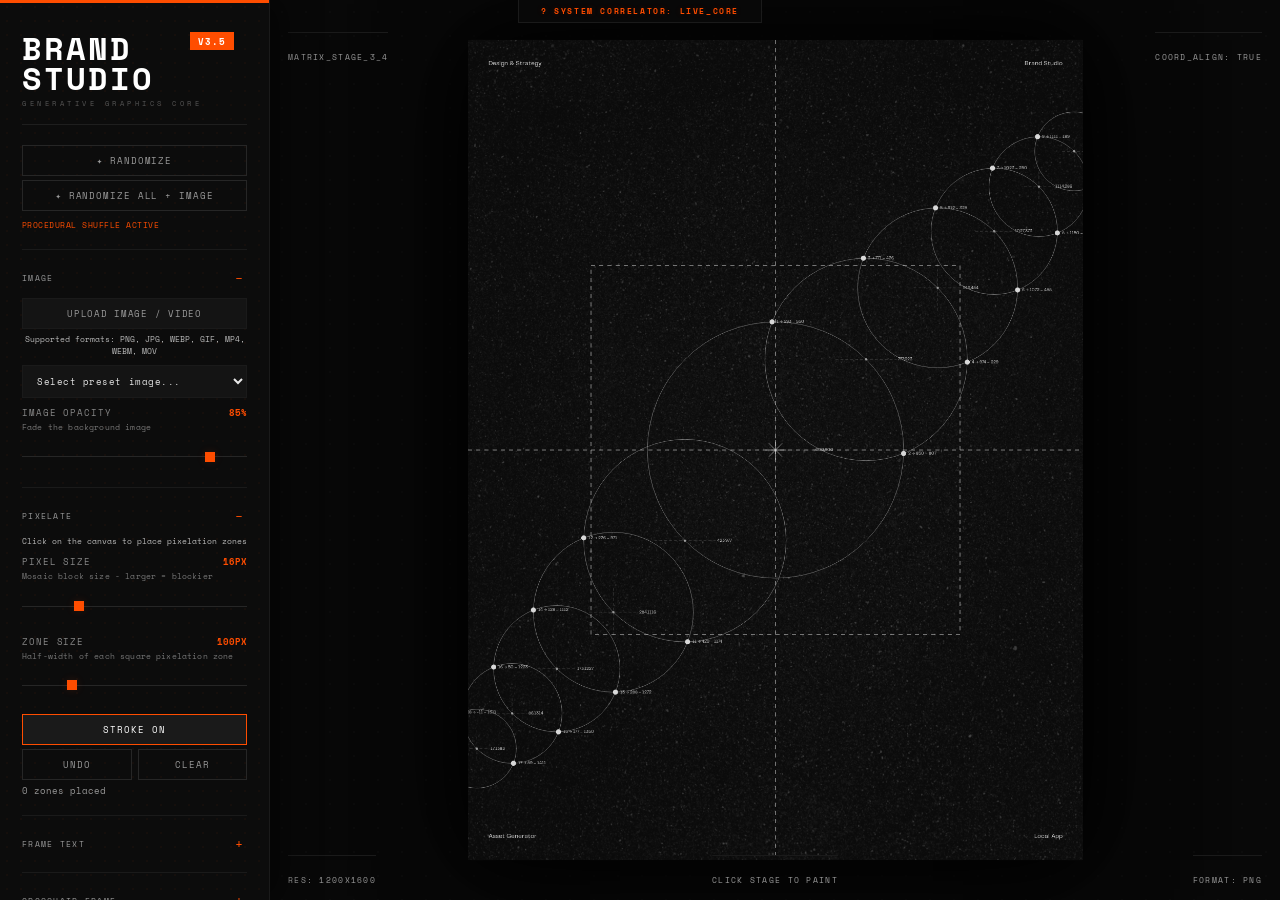
==== commit bb346654: "feat: make corner frame text labels user-customizable in the sidebar under Frame Text" ====
--- a/index.html
+++ b/index.html
@@ -112,7 +112,8 @@
           <div style="
                 font-size: 8px;
                 font-family: 'Space Mono', monospace;
-                color: #444;
+                color: #ff4d00;
+                opacity: 0.6;
                 margin-bottom: 12px;
                 line-height: 1.5;
                 letter-spacing: 0.06em;
--- a/brand-studio-theme.css
+++ b/brand-studio-theme.css
@@ -1,54 +1,58 @@
 /* ============================================================
-   BRAND STUDIO � DARK THEME OVERRIDE v1.0
-   Target UI: dark terminal aesthetic with orange accent
+   BRAND STUDIO � ULTIMATE PREMIUM DARK THEME OVERRIDE v2.0
    ============================================================ */
 
 @import url('https://fonts.googleapis.com/css2?family=Space+Mono:wght@400;700&display=swap');
 
-/* -- Variables ----------------------------------------------- */
 :root {
-  --bg-root:       #0c0c0c;
-  --bg-sidebar:    #111111;
-  --bg-canvas:     #141414;
-  --bg-card:       #1a1a1a;
-  --bg-input:      #1e1e1e;
-  --bg-hover:      #252525;
-  --border:        #2a2a2a;
-  --border-bright: #333333;
+  --bg-root:       #080808;
+  --bg-sidebar:    #0c0c0c;
+  --bg-canvas:     #080808;
+  --bg-card:       #121212;
+  --bg-input:      #141414;
+  --bg-hover:      #1e1e1e;
+  --border:        #1a1a1a;
+  --border-bright: #262626;
   --accent:        #ff4d00;
   --accent-dim:    rgba(255, 77, 0, 0.15);
   --accent-hover:  #ff6620;
   --text-primary:  #e8e8e8;
-  --text-secondary:#888888;
-  --text-muted:    #444444;
-  --text-label:    #5a5a5a;
+  --text-secondary:#999999;
+  --text-muted:    #555555;
+  --text-label:    #444444;
   --mono: 'Space Mono', 'Telegraf', monospace;
 }
 
-/* -- Global --------------------------------------------------- */
+/* -- Global Styles ------------------------------------------- */
 *, *::before, *::after { box-sizing: border-box; }
 
 html, body, #root {
   background: var(--bg-root) !important;
   color: var(--text-primary) !important;
-}
-
-::-webkit-scrollbar { width: 4px; }
+  overflow: hidden;
+}
+
+/* Custom Scrollbar */
+::-webkit-scrollbar { width: 3px; height: 3px; }
 ::-webkit-scrollbar-track { background: var(--bg-sidebar); }
-::-webkit-scrollbar-thumb { background: var(--border-bright); border-radius: 2px; }
+::-webkit-scrollbar-thumb { background: var(--border-bright); }
 ::-webkit-scrollbar-thumb:hover { background: var(--accent); }
 
-/* -- Root wrapper --------------------------------------------- */
+/* -- Root Layout ---------------------------------------------- */
 #root > div > div {
   background: var(--bg-root) !important;
   font-family: var(--mono) !important;
 }
 
-/* -- Sidebar panel -------------------------------------------- */
+/* -- Sidebar (With Sci-Fi Dot Grid Pattern) -------------------- */
 #root > div > div > div:first-child {
-  background: var(--bg-sidebar) !important;
+  background-color: var(--bg-sidebar) !important;
+  background-image: radial-gradient(rgba(255, 77, 0, 0.035) 1px, transparent 0) !important;
+  background-size: 14px 14px !important;
   border-right: 1px solid var(--border) !important;
   position: relative !important;
+  box-shadow: 10px 0 30px rgba(0,0,0,0.5) !important;
+  z-index: 5;
 }
 
 #root > div > div > div:first-child::before {
@@ -64,12 +68,11 @@
   z-index: 10;
 }
 
-/* -- Sidebar text --------------------------------------------- */
 #root > div > div > div:first-child * {
   font-family: var(--mono) !important;
 }
 
-/* -- SYSTEM CORRELATOR bar ------------------------------------ */
+/* -- SYSTEM CORRELATOR Status Strip --------------------------- */
 body::before {
   content: '? SYSTEM CORRELATOR: LIVE_CORE';
   display: block;
@@ -78,73 +81,135 @@
   left: 50%;
   transform: translateX(-50%);
   font-family: var(--mono);
-  font-size: 9px;
-  letter-spacing: 0.16em;
-  color: var(--text-label);
-  padding: 4px 18px;
-  background: var(--bg-card);
+  font-size: 8px;
+  font-weight: bold;
+  letter-spacing: 0.2em;
+  color: #ff4d00;
+  padding: 5px 22px;
+  background: #080808;
   border: 1px solid var(--border);
   border-top: none;
   z-index: 1000;
   pointer-events: none;
-}
-
-/* -- Canvas main area ----------------------------------------- */
+  text-shadow: 0 0 6px rgba(255, 77, 0, 0.2);
+}
+
+/* -- Main Canvas Viewport (With Dynamic Grid Pattern) -------- */
 #root > div > div > div:last-child {
-  background: var(--bg-canvas) !important;
-}
-
-/* -- Canvas metadata overlay text ----------------------------- */
+  background-color: var(--bg-canvas) !important;
+  background-image: 
+    radial-gradient(rgba(255, 255, 255, 0.015) 1px, transparent 0) !important;
+  background-size: 24px 24px !important;
+}
+
+/* Canvas Area Metadata Labels */
 #root > div > div > div:last-child div[style*="position: absolute"] {
-  color: var(--text-label) !important;
+  color: var(--text-secondary) !important;
+  font-family: var(--mono) !important;
+  font-size: 8px !important;
+  letter-spacing: 0.16em !important;
+  text-transform: uppercase !important;
+}
+
+/* -- Premium High-Tech Range Sliders ------------------------- */
+input[type="range"] {
+  -webkit-appearance: none !important;
+  appearance: none !important;
+  height: 1px !important;
+  background: var(--border-bright) !important;
+  outline: none !important;
+  border-radius: 0 !important;
+  cursor: pointer !important;
+  margin: 12px 0 !important;
+}
+
+input[type="range"]::-webkit-slider-thumb {
+  -webkit-appearance: none !important;
+  width: 10px !important;
+  height: 10px !important;
+  border-radius: 0 !important; /* Square terminal style thumb */
+  background: var(--accent) !important;
+  cursor: pointer !important;
+  border: 1px solid var(--accent) !important;
+  box-shadow: 0 0 8px var(--accent-dim) !important;
+  transition: transform 0.1s, background-color 0.1s !important;
+}
+
+input[type="range"]::-webkit-slider-thumb:hover {
+  transform: scale(1.3) !important;
+  background-color: #fff !important;
+}
+
+input[type="range"]::-moz-range-thumb {
+  width: 10px !important;
+  height: 10px !important;
+  border-radius: 0 !important;
+  background: var(--accent) !important;
+  border: 1px solid var(--accent) !important;
+}
+
+/* -- Custom Styling for Selects ------------------------------ */
+select {
+  background: var(--bg-input) !important;
+  color: var(--text-primary) !important;
+  border: 1px solid var(--border) !important;
+  border-radius: 0 !important;
+  font-family: var(--mono) !important;
+  font-size: 9px !important;
+  letter-spacing: 0.06em !important;
+  cursor: pointer !important;
+  outline: none !important;
+  transition: border-color 0.2s, box-shadow 0.2s !important;
+  padding: 8px 10px !important;
+}
+select:hover {
+  border-color: var(--border-bright) !important;
+}
+select:focus {
+  border-color: var(--accent) !important;
+}
+
+/* -- Interactive Buttons -------------------------------------- */
+button {
   font-family: var(--mono) !important;
   font-size: 9px !important;
   letter-spacing: 0.1em !important;
   text-transform: uppercase !important;
-}
-
-/* -- All buttons ---------------------------------------------- */
-button {
-  font-family: var(--mono) !important;
-  font-size: 10px !important;
-  letter-spacing: 0.08em !important;
-  text-transform: uppercase !important;
   border-radius: 0 !important;
   transition: all 0.15s ease !important;
-}
-
-/* Outline buttons */
+  padding: 8px 12px !important;
+}
+
+/* Outline Buttons */
 button[style*="background: transparent"],
 button[style*="background:transparent"] {
   background: transparent !important;
   color: var(--text-secondary) !important;
-  border-color: var(--border-bright) !important;
+  border: 1px solid var(--border-bright) !important;
 }
 button[style*="background: transparent"]:hover {
-  background: var(--bg-hover) !important;
+  background: rgba(255, 77, 0, 0.05) !important;
   color: var(--accent) !important;
   border-color: var(--accent) !important;
 }
 
-/* Dark filled buttons */
-button[style*="background: #222"],
-button[style*="background:#222"] {
+/* Filled / Export Button */
+button[style*="background: #ff4d00"],
+button[style*="background:#ff4d00"] {
+  background: var(--accent) !important;
+  border: 1px solid var(--accent) !important;
+  color: #fff !important;
+  font-weight: bold !important;
+}
+button[style*="background: #ff4d00"]:hover {
+  background: var(--accent-hover) !important;
+  box-shadow: 0 0 12px rgba(255, 77, 0, 0.3) !important;
+}
+
+/* Play/Pause Video button */
+button[style*="background: #333"] {
   background: var(--bg-card) !important;
-  color: var(--text-primary) !important;
-  border-color: var(--border-bright) !important;
-}
-button[style*="background: #222"]:hover,
-button[style*="background:#222"]:hover {
-  background: var(--accent) !important;
-  color: #fff !important;
-  border-color: var(--accent) !important;
-}
-
-/* Play/Pause video button */
-button[style*="background: #333"],
-button[style*="background:#333"] {
-  background: var(--bg-card) !important;
-  border: 1px solid var(--border-bright) !important;
+  border: 1px solid var(--border) !important;
   color: var(--text-secondary) !important;
 }
 button[style*="background: #333"]:hover {
@@ -152,132 +217,49 @@
   color: var(--accent) !important;
 }
 
-/* Record video button (blue -> accent orange) */
-button[style*="background: #0077ff"],
-button[style*="background:#0077ff"] {
-  background: var(--accent) !important;
-  border-color: var(--accent) !important;
-  color: #fff !important;
-}
-button[style*="background: #0077ff"]:hover {
-  background: var(--accent-hover) !important;
-}
-
-/* Stop recording (red -> dark red pulsing) */
-button[style*="background: #d32f2f"],
-button[style*="background:#d32f2f"] {
-  background: #b71c1c !important;
-  border-color: #b71c1c !important;
-  animation: pulse-red 1.4s ease infinite;
+/* Stop recording heartbeat */
+button[style*="background: #b71c1c"] {
+  animation: pulse-red 1.2s ease infinite !important;
 }
 @keyframes pulse-red {
   0%, 100% { box-shadow: 0 0 0 0 rgba(183,28,28,0.5); }
-  50%       { box-shadow: 0 0 0 6px rgba(183,28,28,0); }
-}
-
-/* Chaos/accent toggle buttons */
-button[style*="border: 1.5px solid #555"] {
-  background: var(--bg-card) !important;
-  border: 1px solid var(--border-bright) !important;
-  color: var(--text-secondary) !important;
-}
-button[style*="border: 1.5px solid #555"]:hover {
-  border-color: var(--accent) !important;
-  color: var(--accent) !important;
-}
-
-/* -- Section headers ------------------------------------------ */
+  50%       { box-shadow: 0 0 0 8px rgba(183,28,28,0); }
+}
+
+/* -- Collapsible Group Headers -------------------------------- */
 div[style*="textTransform: uppercase"][style*="letterSpacing"],
 div[style*="text-transform: uppercase"][style*="letter-spacing"] {
   font-family: var(--mono) !important;
   font-size: 8px !important;
-  letter-spacing: 0.18em !important;
-  color: var(--text-label) !important;
-  border-top-color: var(--border) !important;
-}
-
+  letter-spacing: 0.16em !important;
+  color: var(--text-secondary) !important;
+  border-top: 1px solid var(--border) !important;
+  padding-top: 18px !important;
+  margin-top: 18px !important;
+  transition: color 0.15s !important;
+}
+div[style*="textTransform: uppercase"]:hover {
+  color: var(--text-secondary) !important;
+}
+
+/* Plus/Minus Icons */
 div[style*="textTransform: uppercase"] span:last-child {
   color: var(--accent) !important;
-}
-
-/* -- Select dropdowns ------------------------------------------ */
-select {
-  background: var(--bg-input) !important;
-  color: var(--text-primary) !important;
-  border: 1px solid var(--border-bright) !important;
-  border-radius: 0 !important;
-  font-family: var(--mono) !important;
-  font-size: 10px !important;
-  letter-spacing: 0.04em !important;
-  cursor: pointer !important;
-  outline: none !important;
-}
-select:focus {
-  border-color: var(--accent) !important;
-  box-shadow: 0 0 0 2px var(--accent-dim) !important;
-}
-select option {
-  background: var(--bg-input) !important;
-  color: var(--text-primary) !important;
-}
-
-/* -- Range sliders --------------------------------------------- */
-input[type="range"] {
-  -webkit-appearance: none !important;
-  appearance: none !important;
-  height: 2px !important;
-  background: var(--border-bright) !important;
-  outline: none !important;
-  border-radius: 0 !important;
-  cursor: pointer !important;
-}
-input[type="range"]::-webkit-slider-thumb {
-  -webkit-appearance: none !important;
-  width: 12px !important;
-  height: 12px !important;
-  border-radius: 50% !important;
-  background: var(--accent) !important;
-  cursor: pointer !important;
-  border: 2px solid var(--bg-sidebar) !important;
-  box-shadow: 0 0 0 1px var(--accent) !important;
-  transition: transform 0.1s, box-shadow 0.1s !important;
-}
-input[type="range"]::-webkit-slider-thumb:hover {
-  transform: scale(1.35) !important;
-  box-shadow: 0 0 0 1px var(--accent), 0 0 8px var(--accent-dim) !important;
-}
-input[type="range"]::-moz-range-thumb {
-  width: 12px !important;
-  height: 12px !important;
-  border-radius: 50% !important;
-  background: var(--accent) !important;
-  border: 2px solid var(--bg-sidebar) !important;
-}
-
-/* -- Number inputs --------------------------------------------- */
-input[type="number"], input[type="text"] {
-  background: var(--bg-input) !important;
-  color: var(--text-primary) !important;
-  border: 1px solid var(--border-bright) !important;
-  font-family: var(--mono) !important;
-  font-size: 10px !important;
-  outline: none !important;
-}
-input[type="number"]:focus, input[type="text"]:focus {
-  border-color: var(--accent) !important;
-}
-
-/* -- Label buttons (upload) ----------------------------------- */
+  font-size: 11px !important;
+  font-weight: bold !important;
+}
+
+/* -- Upload / File Selector Buttons --------------------------- */
 label[style] {
   background: var(--bg-input) !important;
   color: var(--text-secondary) !important;
-  border: 1px solid var(--border-bright) !important;
-  font-family: var(--mono) !important;
-  font-size: 10px !important;
-  letter-spacing: 0.1em !important;
+  border: 1px solid var(--border) !important;
+  font-family: var(--mono) !important;
+  font-size: 9px !important;
+  letter-spacing: 0.08em !important;
   text-transform: uppercase !important;
   transition: all 0.15s !important;
-  border-radius: 0 !important;
+  padding: 8px 12px !important;
 }
 label[style]:hover {
   background: var(--bg-hover) !important;
@@ -285,34 +267,43 @@
   color: var(--accent) !important;
 }
 
-/* -- Dividers / borders --------------------------------------- */
+/* -- Divider Borders ------------------------------------------ */
 div[style*="borderTop"], div[style*="border-top"] {
   border-top-color: var(--border) !important;
 }
 
-/* -- Hint text ------------------------------------------------- */
-div[style*="color: #bbb"], div[style*="color: #aaa"],
-div[style*="color:#bbb"], div[style*="color:#aaa"] {
-  color: var(--text-label) !important;
-  font-family: var(--mono) !important;
-}
-
-/* -- Canvas shadow --------------------------------------------- */
+/* -- Watermark / Chronos Details ------------------------------ */
+div[style*="color: #3a3a3a"], div[style*="color:#3a3a3a"] {
+  color: #333333 !important;
+}
+
+/* -- Main Canvas Box Shadow ----------------------------------- */
 canvas {
-  box-shadow: 0 0 80px rgba(0,0,0,0.9), 0 0 1px rgba(255,255,255,0.03) !important;
-}
-
-/* -- Checkbox -------------------------------------------------- */
-input[type="checkbox"] {
-  accent-color: var(--accent) !important;
-}
-
-/* -- Fade-in animation for sidebar content --------------------- */
+  box-shadow: 0 0 100px rgba(0,0,0,0.95), 0 0 1px rgba(255,255,255,0.04) !important;
+}
+
+/* -- Section Content Fade In Animation ------------------------ */
 @keyframes bsFadeIn {
-  from { opacity: 0; transform: translateY(3px); }
+  from { opacity: 0; transform: translateY(4px); }
   to   { opacity: 1; transform: translateY(0); }
 }
 #root > div > div > div:first-child > * {
-  animation: bsFadeIn 0.2s ease both;
-}
-
+  animation: bsFadeIn 0.3s cubic-bezier(0.16, 1, 0.3, 1) both;
+}
+
+
+/* -- Text and Number Inputs ----------------------------------- */
+input[type="text"], input[type="number"] {
+  background: #141414 !important;
+  color: #e8e8e8 !important;
+  border: 1px solid #262626 !important;
+  font-family: 'Space Mono', 'Telegraf', monospace !important;
+  font-size: 10px !important;
+  outline: none !important;
+  border-radius: 0 !important;
+  transition: border-color 0.15s, box-shadow 0.15s !important;
+}
+input[type="text"]:focus, input[type="number"]:focus {
+  border-color: #ff4d00 !important;
+  box-shadow: 0 0 6px rgba(255, 77, 0, 0.15) !important;
+}
